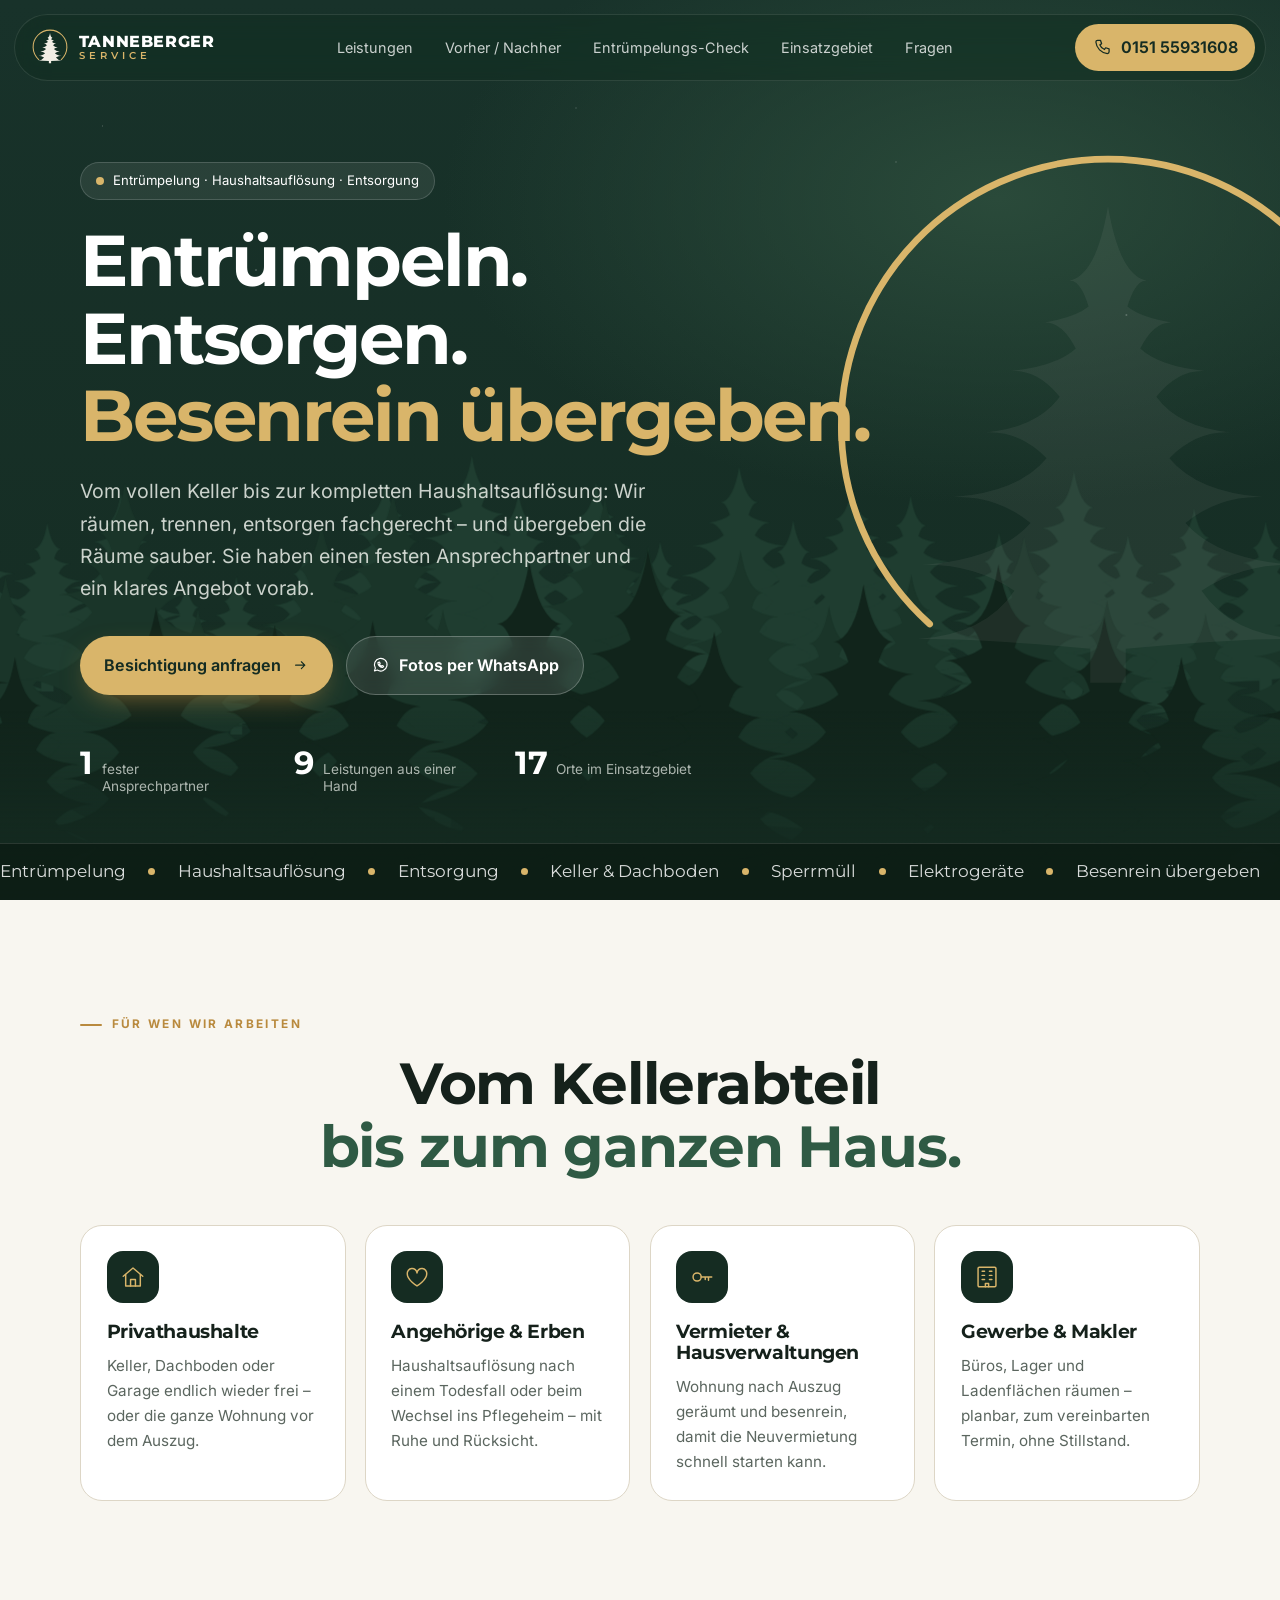
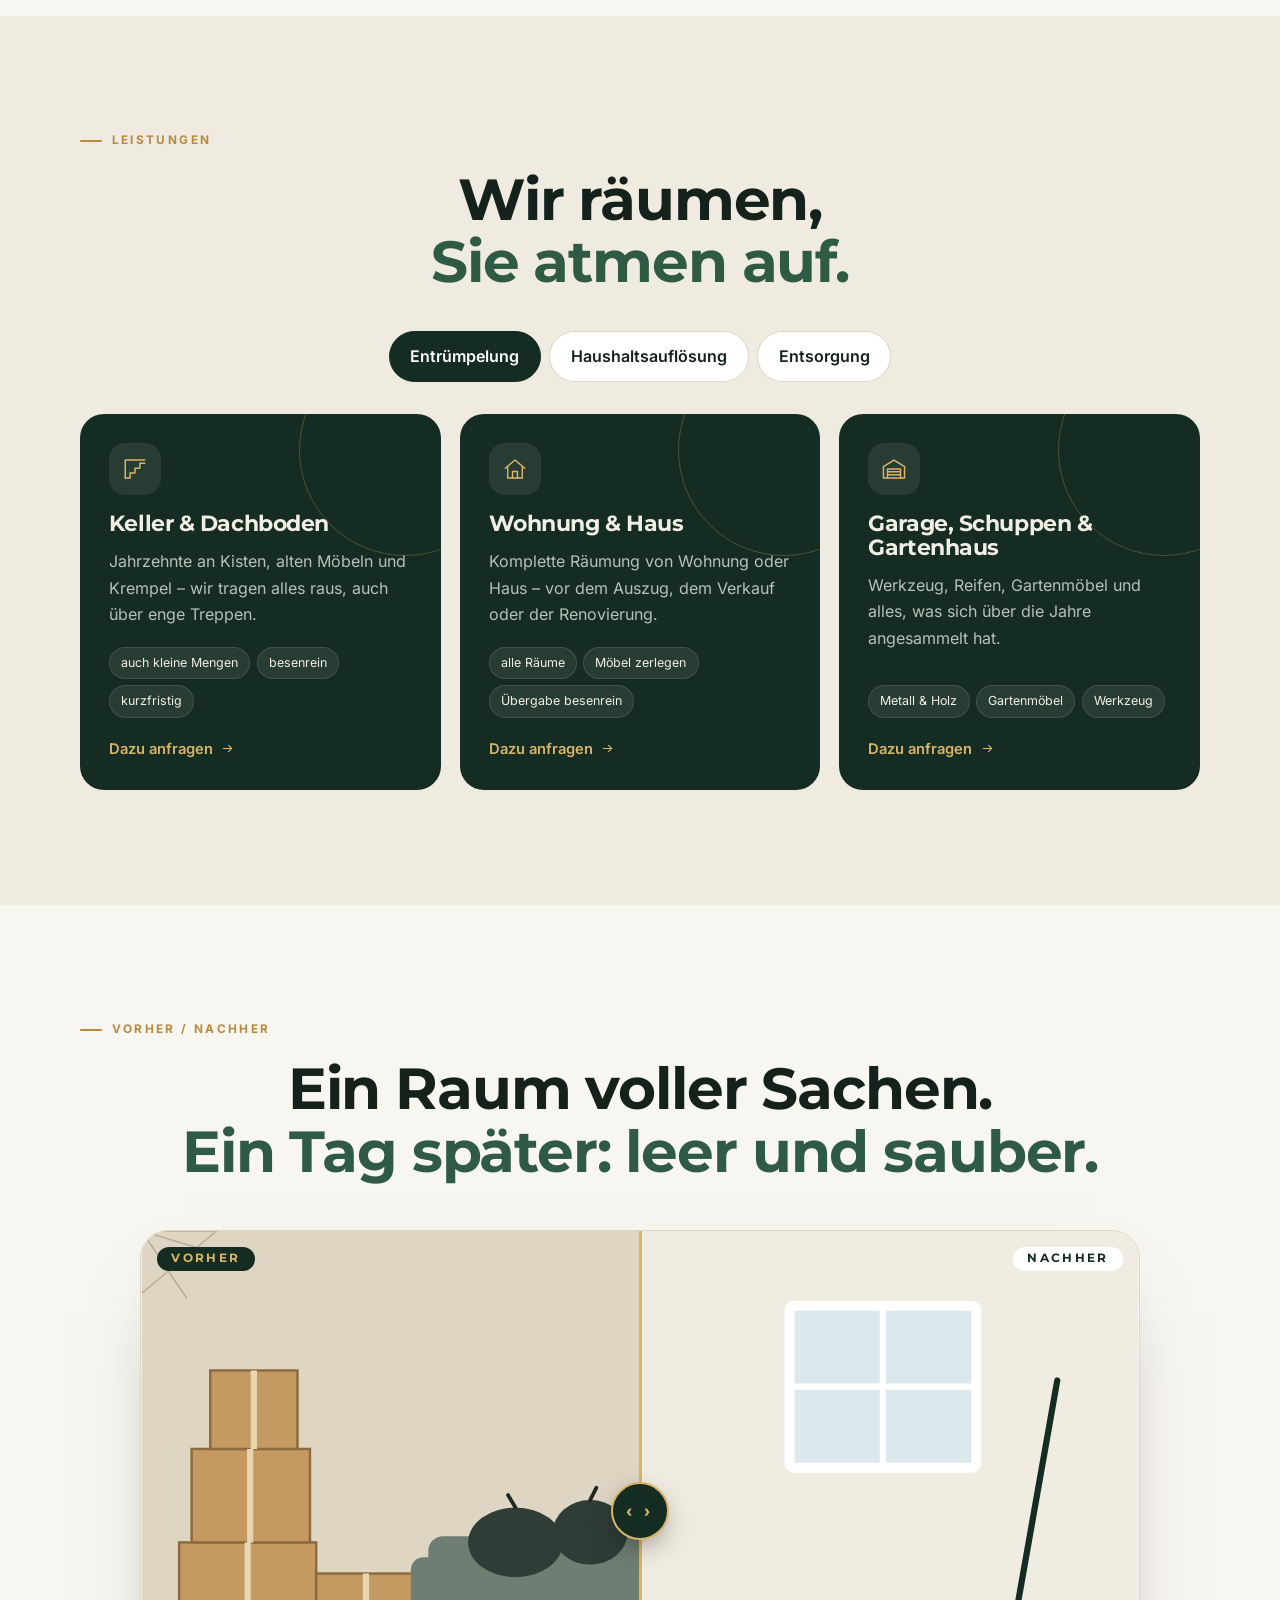
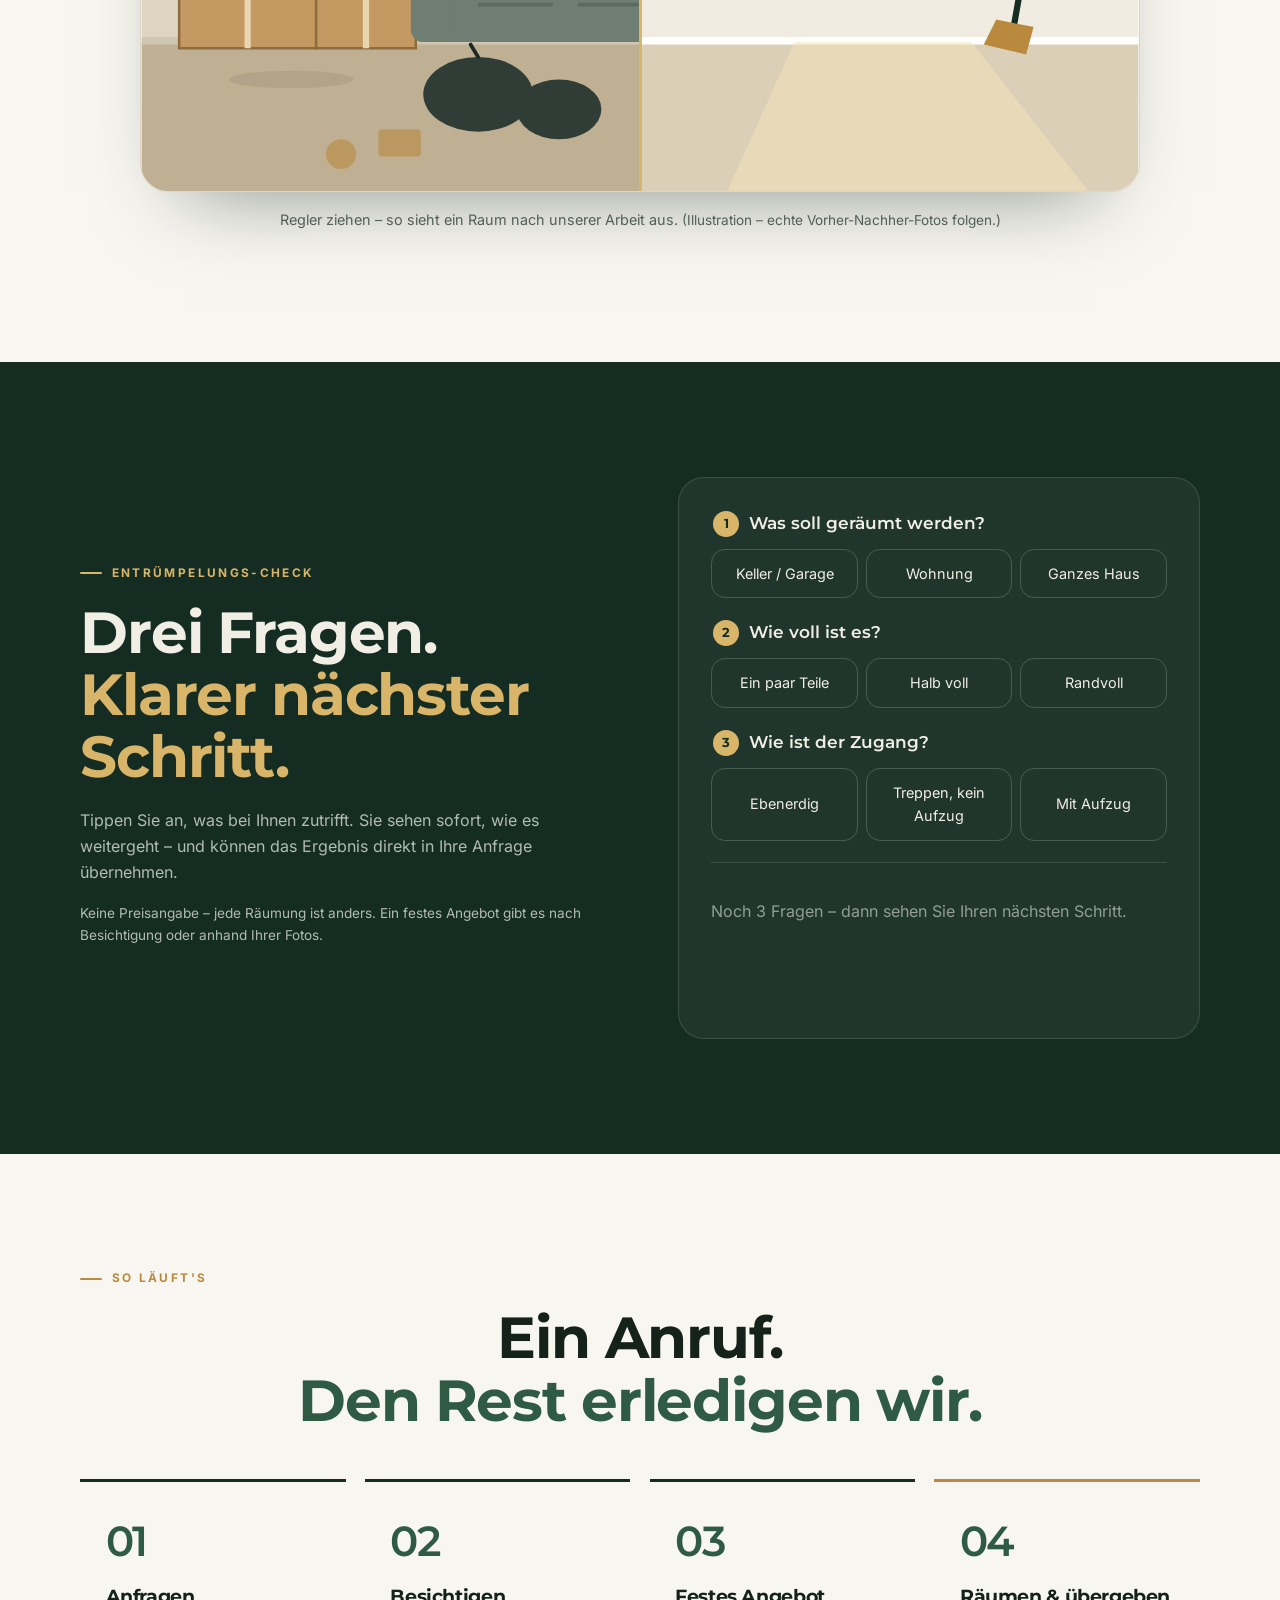
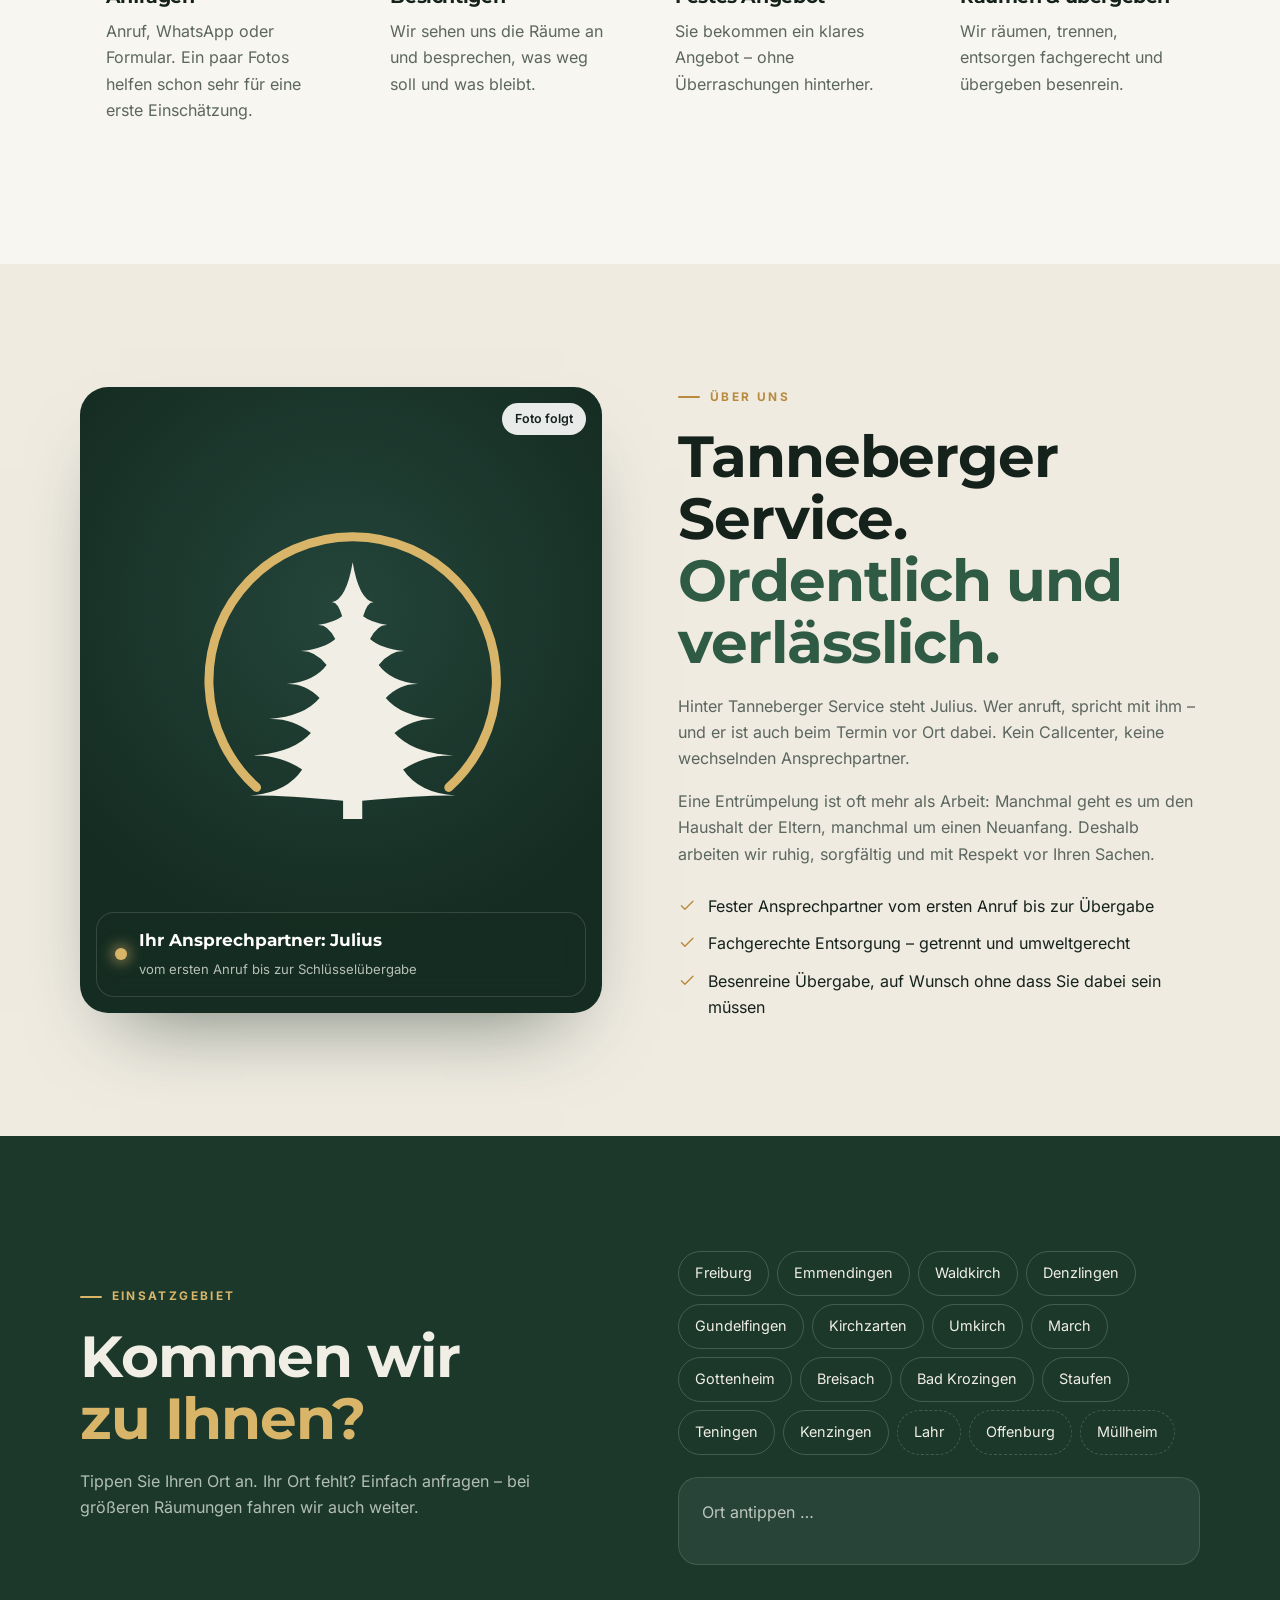
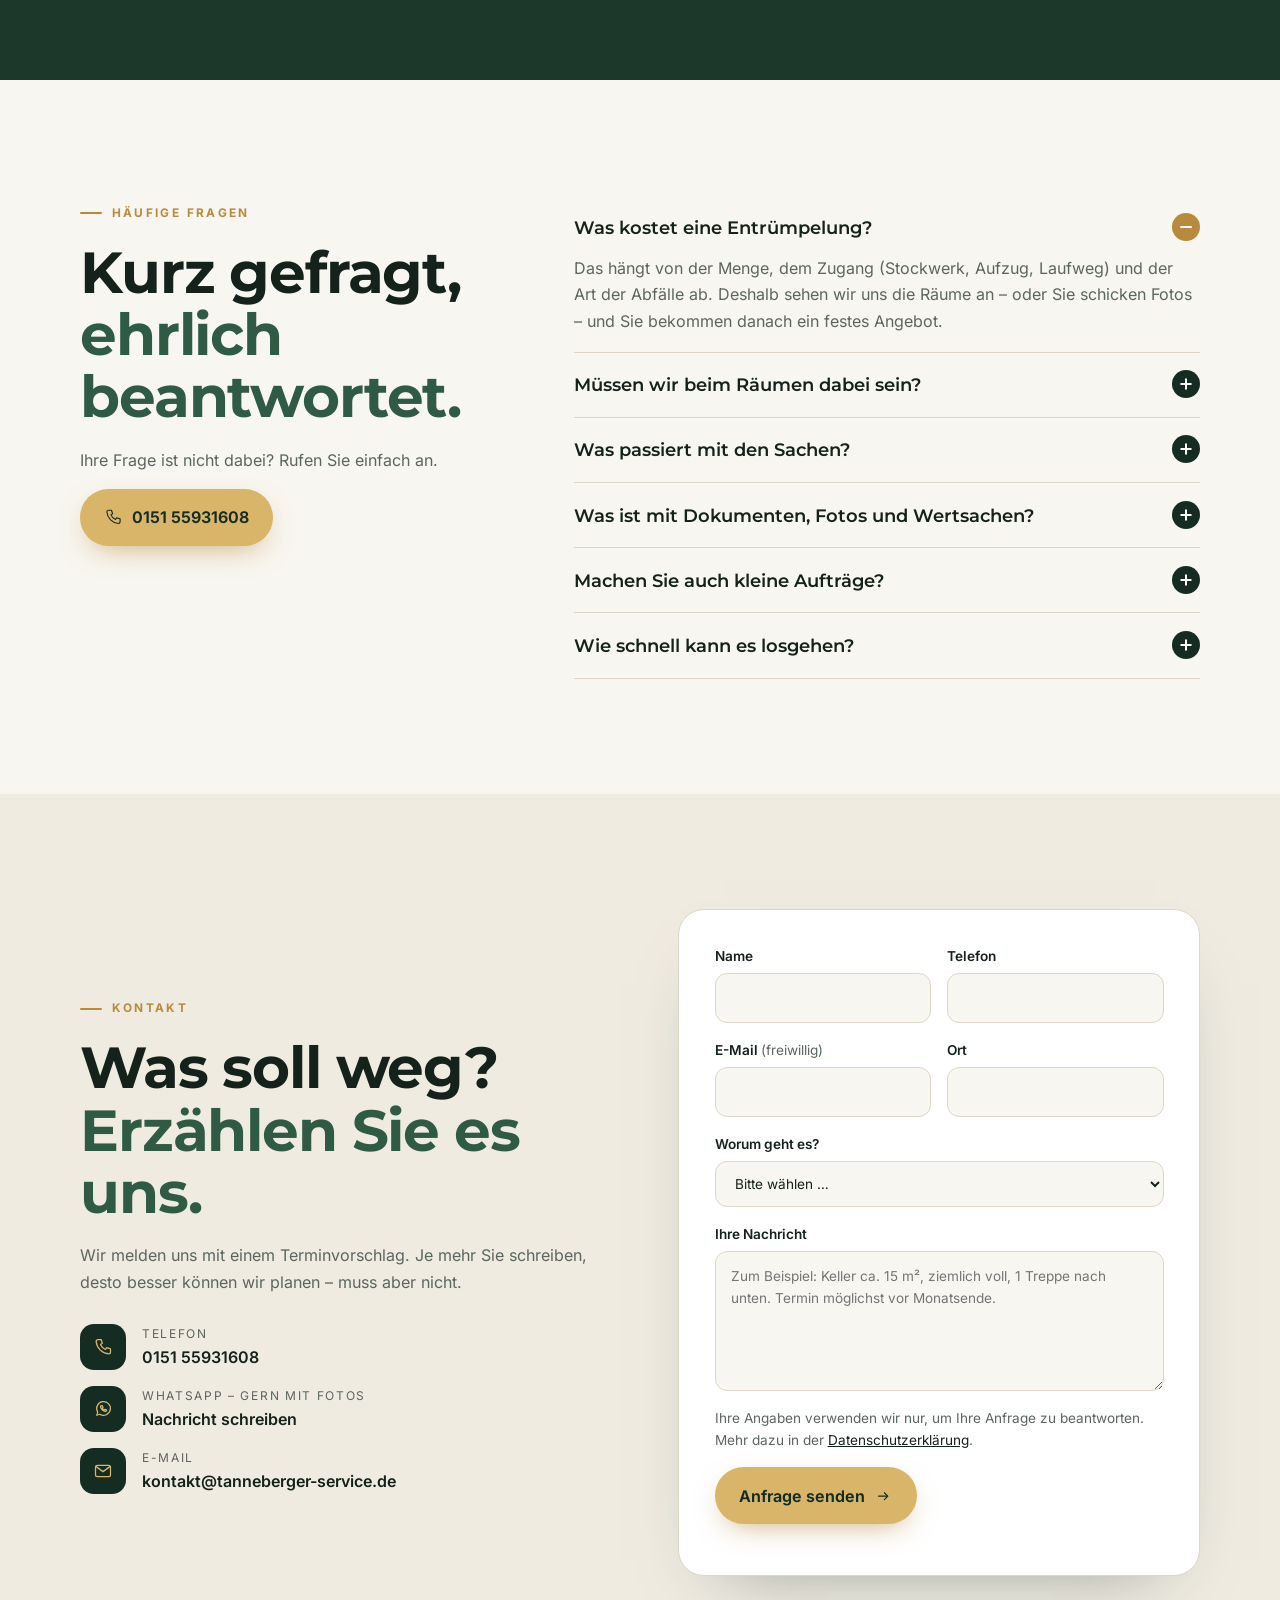
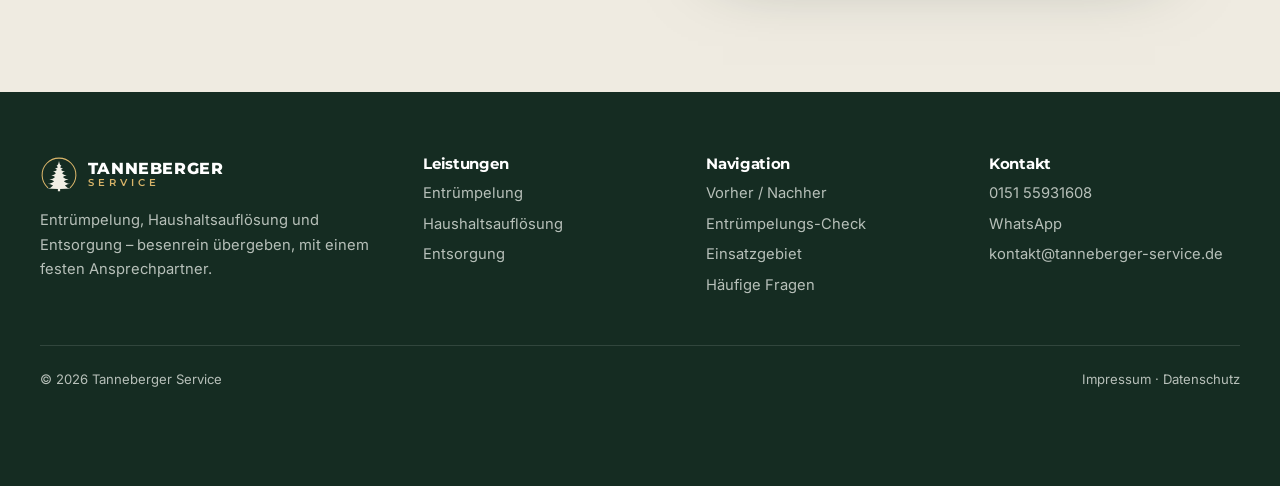
==== index.html @ 75bb2c39 "Entwurf Webseite + CI Tanneberger Service" ====
<!doctype html>
<html lang="de">
<head>
  <meta charset="utf-8" />
  <meta name="viewport" content="width=device-width, initial-scale=1, viewport-fit=cover" />
  <title>Tanneberger Service – Entrümpelung, Haushaltsauflösung &amp; Entsorgung</title>
  <meta name="description" content="Tanneberger Service: Entrümpelung von Keller, Dachboden, Wohnung und Haus, Haushaltsauflösung und fachgerechte Entsorgung – besenrein übergeben, ein fester Ansprechpartner, festes Angebot nach Besichtigung." />
  <meta name="robots" content="noindex" />
  <meta name="theme-color" content="#152C22" />
  <link rel="preload" href="fonts/montserrat.woff2" as="font" type="font/woff2" crossorigin />
  <link rel="stylesheet" href="style.css" />
  <link rel="icon" href="favicon.svg" type="image/svg+xml" />
</head>
<body>
  <svg width="0" height="0" style="position:absolute" aria-hidden="true">
    <symbol id="zeichen" viewBox="-8 -8 216 216"><path d="M35.8 171.3 A96 96 0 1 1 164.2 171.3" fill="none" stroke="var(--ring,#B98A3E)" stroke-width="6" stroke-linecap="round"/><path d="M100.0 20.9 Q104.2 45.9 114.0 47.7 Q110.0 47.1 107.0 57.0 Q111.9 61.0 123.3 62.8 Q116.7 62.2 111.6 72.1 Q118.6 78.5 134.9 80.2 Q125.1 79.7 117.4 89.5 Q125.5 100.6 144.2 102.3 Q131.8 101.7 122.1 111.6 Q132.2 123.8 155.8 125.6 Q140.2 125.0 127.9 134.9 Q139.8 148.3 167.4 150.0 Q148.6 149.4 133.7 159.3 Q144.2 175.0 168.6 176.7 Q149.4 176.2 106.4 180.2 L106.4 192.4 L93.6 192.4 L93.6 180.2 Q50.6 176.2 31.4 176.7 Q55.8 175.0 66.3 159.3 Q51.4 149.4 32.6 150.0 Q60.2 148.3 72.1 134.9 Q59.8 125.0 44.2 125.6 Q67.8 123.8 77.9 111.6 Q68.2 101.7 55.8 102.3 Q74.5 100.6 82.6 89.5 Q74.9 79.7 65.1 80.2 Q81.4 78.5 88.4 72.1 Q83.3 62.2 76.7 62.8 Q88.1 61.0 93.0 57.0 Q90.0 47.1 86.0 47.7 Q95.8 45.9 100.0 20.9 Z" fill="var(--baum,#152C22)"/></symbol>
    <symbol id="tanne" viewBox="30 20 140 173"><path d="M100.0 20.9 Q104.2 45.9 114.0 47.7 Q110.0 47.1 107.0 57.0 Q111.9 61.0 123.3 62.8 Q116.7 62.2 111.6 72.1 Q118.6 78.5 134.9 80.2 Q125.1 79.7 117.4 89.5 Q125.5 100.6 144.2 102.3 Q131.8 101.7 122.1 111.6 Q132.2 123.8 155.8 125.6 Q140.2 125.0 127.9 134.9 Q139.8 148.3 167.4 150.0 Q148.6 149.4 133.7 159.3 Q144.2 175.0 168.6 176.7 Q149.4 176.2 106.4 180.2 L106.4 192.4 L93.6 192.4 L93.6 180.2 Q50.6 176.2 31.4 176.7 Q55.8 175.0 66.3 159.3 Q51.4 149.4 32.6 150.0 Q60.2 148.3 72.1 134.9 Q59.8 125.0 44.2 125.6 Q67.8 123.8 77.9 111.6 Q68.2 101.7 55.8 102.3 Q74.5 100.6 82.6 89.5 Q74.9 79.7 65.1 80.2 Q81.4 78.5 88.4 72.1 Q83.3 62.2 76.7 62.8 Q88.1 61.0 93.0 57.0 Q90.0 47.1 86.0 47.7 Q95.8 45.9 100.0 20.9 Z"/></symbol>
    <symbol id="i-tel" viewBox="0 0 32 32"><path d="M8 4h5l2 6-3 2a15 15 0 0 0 8 8l2-3 6 2v5a3 3 0 0 1-3 3A22 22 0 0 1 5 7a3 3 0 0 1 3-3z"/></symbol>
    <symbol id="i-pfeil" viewBox="0 0 32 32"><path d="M8 16h16M18 10l6 6-6 6"/></symbol>
    <symbol id="i-ort" viewBox="0 0 32 32"><path d="M16 29s9-8.5 9-15a9 9 0 0 0-18 0c0 6.5 9 15 9 15z"/><circle cx="16" cy="14" r="3"/></symbol>
    <symbol id="i-mail" viewBox="0 0 32 32"><rect x="4" y="7" width="24" height="18" rx="3"/><path d="M5 9l11 8 11-8"/></symbol>
    <symbol id="i-wa" viewBox="0 0 32 32"><path d="M6 26l1.6-5A11 11 0 1 1 11 24.4z"/><path d="M12 11.5c0 4.5 4 8.5 8.5 8.5l1.5-2.2-2.6-1.3-1.2 1.2a6 6 0 0 1-3.4-3.4l1.2-1.2-1.3-2.6z"/></symbol>
    <symbol id="i-karton" viewBox="0 0 32 32"><path d="M4 10l12-5 12 5v13l-12 5-12-5z"/><path d="M4 10l12 5 12-5M16 15v13M10 7.5l12 5v4"/></symbol>
    <symbol id="i-haus" viewBox="0 0 32 32"><path d="M4 15 16 5l12 10"/><path d="M7 13v14h18V13"/><path d="M13 27v-8h6v8"/></symbol>
    <symbol id="i-treppe" viewBox="0 0 32 32"><path d="M4 27h6v-6h6v-6h6V9h6"/><path d="M4 27V5h24"/></symbol>
    <symbol id="i-garage" viewBox="0 0 32 32"><path d="M3 13 16 5l13 8v14H3z"/><path d="M8 27V16h16v11M8 19.5h16M8 23h16"/></symbol>
    <symbol id="i-sofa" viewBox="0 0 32 32"><path d="M6 14V10a3 3 0 0 1 3-3h14a3 3 0 0 1 3 3v4"/><path d="M4 14a2 2 0 0 1 4 0v3h16v-3a2 2 0 0 1 4 0v8H4z"/><path d="M7 22v3M25 22v3"/></symbol>
    <symbol id="i-herz" viewBox="0 0 32 32"><path d="M16 27S4 20 4 12a6 6 0 0 1 12-1 6 6 0 0 1 12 1c0 8-12 15-12 15z"/></symbol>
    <symbol id="i-schluessel" viewBox="0 0 32 32"><circle cx="10" cy="16" r="5"/><path d="M15 16h13M24 16v4M20 16v3"/></symbol>
    <symbol id="i-kreislauf" viewBox="0 0 32 32"><path d="M11 6.5 7 13h7M21 25.5l4-6.5h-7M26 12l-3.5-6H15M6 20l3.5 6H17"/></symbol>
    <symbol id="i-blitz" viewBox="0 0 32 32"><rect x="8" y="5" width="16" height="22" rx="2.5"/><path d="M17 9l-4 7h6l-4 7"/></symbol>
    <symbol id="i-buero" viewBox="0 0 32 32"><rect x="5" y="4" width="22" height="24" rx="1.5"/><path d="M10 9h3M19 9h3M10 14h3M19 14h3M10 19h3M19 19h3M14 28v-4h4v4"/></symbol>
    <symbol id="i-hand" viewBox="0 0 32 32"><path d="M4 22h5l6 3 9-3a2 2 0 0 0-1-4l-6 1"/><path d="M9 22v-7h4l5 2h3a2 2 0 0 1 0 4h-5"/></symbol>
    <symbol id="i-haken" viewBox="0 0 32 32"><path d="M6 17l6 6L26 9"/></symbol>
  </svg>

  <header class="kopf" id="kopf">
    <a class="marke" href="#start" aria-label="Tanneberger Service – zum Seitenanfang">
      <svg class="zeichen" style="--ring:#D9B56A;--baum:#F1EEE5" aria-hidden="true"><use href="#zeichen"/></svg>
      <span class="wort"><b>Tanneberger</b><small>Service</small></span>
    </a>
    <nav class="pille" aria-label="Hauptmenü">
      <a href="#leistungen" data-spy="leistungen">Leistungen</a>
      <a href="#vorher" data-spy="vorher">Vorher / Nachher</a>
      <a href="#check" data-spy="check">Entrümpelungs-Check</a>
      <a href="#gebiet" data-spy="gebiet">Einsatzgebiet</a>
      <a href="#fragen" data-spy="fragen">Fragen</a>
    </nav>
    <a class="knopf tel" data-tel href="#kontakt"><svg class="icon" fill="none" stroke="currentColor" stroke-width="2.2" stroke-linecap="round" stroke-linejoin="round"><use href="#i-tel"/></svg><span class="tel-nr" data-tel-text>Anrufen</span></a>
  </header>

  <main>
    <!-- 1 HELD: Tannenwald + Goldring aus dem Logo -->
    <section class="held" id="start">
      <svg class="held-ring" viewBox="-8 -8 216 216" aria-hidden="true">
        <path class="baum" d="M100.0 20.9 Q104.2 45.9 114.0 47.7 Q110.0 47.1 107.0 57.0 Q111.9 61.0 123.3 62.8 Q116.7 62.2 111.6 72.1 Q118.6 78.5 134.9 80.2 Q125.1 79.7 117.4 89.5 Q125.5 100.6 144.2 102.3 Q131.8 101.7 122.1 111.6 Q132.2 123.8 155.8 125.6 Q140.2 125.0 127.9 134.9 Q139.8 148.3 167.4 150.0 Q148.6 149.4 133.7 159.3 Q144.2 175.0 168.6 176.7 Q149.4 176.2 106.4 180.2 L106.4 192.4 L93.6 192.4 L93.6 180.2 Q50.6 176.2 31.4 176.7 Q55.8 175.0 66.3 159.3 Q51.4 149.4 32.6 150.0 Q60.2 148.3 72.1 134.9 Q59.8 125.0 44.2 125.6 Q67.8 123.8 77.9 111.6 Q68.2 101.7 55.8 102.3 Q74.5 100.6 82.6 89.5 Q74.9 79.7 65.1 80.2 Q81.4 78.5 88.4 72.1 Q83.3 62.2 76.7 62.8 Q88.1 61.0 93.0 57.0 Q90.0 47.1 86.0 47.7 Q95.8 45.9 100.0 20.9 Z"/>
        <path class="ring" d="M35.8 171.3 A96 96 0 1 1 164.2 171.3"/>
        <circle class="funke" cx="60" cy="60" r="1.6" style="animation-delay:.5s"/><circle class="funke" cx="150" cy="80" r="1.2" style="animation-delay:2.2s"/>
        <circle class="funke" cx="120" cy="40" r="1.4" style="animation-delay:3.6s"/><circle class="funke" cx="40" cy="120" r="1.1" style="animation-delay:4.4s"/>
      </svg>
      <svg class="wald" viewBox="0 0 1440 520" preserveAspectRatio="xMidYMax slice" aria-hidden="true">
        <defs><linearGradient id="nebel" x1="0" y1="0" x2="0" y2="1"><stop offset="0" stop-color="#152C22" stop-opacity="0"/><stop offset="1" stop-color="#152C22"/></linearGradient></defs>
        <g class="reihe r1" fill="#1F3D30" data-tiefe="0.08"></g>
        <g class="reihe r2" fill="#1A3529" data-tiefe="0.16"></g>
        <g class="reihe r3" fill="#11241B" data-tiefe="0.26"></g>
        <rect x="0" y="380" width="1440" height="140" fill="url(#nebel)"/>
      </svg>
      <div class="held-inhalt">
        <p class="abzeichen enthuellen"><span class="punkt"></span>Entrümpelung · Haushaltsauflösung · Entsorgung</p>
        <h1 class="enthuellen"><span class="zeile">Entrümpeln.</span><span class="zeile">Entsorgen.</span><span class="zeile hervor">Besenrein übergeben.</span></h1>
        <p class="held-text enthuellen">Vom vollen Keller bis zur kompletten Haushaltsauflösung: Wir räumen, trennen, entsorgen fachgerecht – und übergeben die Räume sauber. Sie haben einen festen Ansprechpartner und ein klares Angebot vorab.</p>
        <div class="knoepfe enthuellen">
          <a class="knopf gold" href="#kontakt">Besichtigung anfragen <svg class="icon" fill="none" stroke="currentColor" stroke-width="2" stroke-linecap="round" stroke-linejoin="round"><use href="#i-pfeil"/></svg></a>
          <a class="knopf glas" data-wa href="#kontakt"><svg class="icon" fill="none" stroke="currentColor" stroke-width="2" stroke-linecap="round" stroke-linejoin="round"><use href="#i-wa"/></svg> Fotos per WhatsApp</a>
        </div>
        <ul class="held-fakten enthuellen">
          <li><b>1</b><span>fester Ansprechpartner</span></li>
          <li><b data-anzahl-leistungen>9</b><span>Leistungen aus einer Hand</span></li>
          <li><b data-anzahl-orte>14</b><span>Orte im Einsatzgebiet</span></li>
        </ul>
      </div>
      <div class="laufband" aria-hidden="true"><div class="laufband-spur" data-laufband></div></div>
    </section>

    <!-- 2 FÜR WEN -->
    <section class="hell">
      <div class="rahmen">
        <p class="vorzeile mittig enthuellen">Für wen wir arbeiten</p>
        <h2 class="gross-titel mittig enthuellen">Vom Kellerabteil<br /><em>bis zum ganzen Haus.</em></h2>
        <div class="vier">
          <article class="gruppe enthuellen"><span class="kreis"><svg class="icon" fill="none" stroke="currentColor" stroke-width="1.8" stroke-linecap="round" stroke-linejoin="round"><use href="#i-haus"/></svg></span><h3>Privathaushalte</h3><p>Keller, Dachboden oder Garage endlich wieder frei – oder die ganze Wohnung vor dem Auszug.</p></article>
          <article class="gruppe enthuellen" style="--v:80ms"><span class="kreis"><svg class="icon" fill="none" stroke="currentColor" stroke-width="1.8" stroke-linecap="round" stroke-linejoin="round"><use href="#i-herz"/></svg></span><h3>Angehörige &amp; Erben</h3><p>Haushaltsauflösung nach einem Todesfall oder beim Wechsel ins Pflegeheim – mit Ruhe und Rücksicht.</p></article>
          <article class="gruppe enthuellen" style="--v:160ms"><span class="kreis"><svg class="icon" fill="none" stroke="currentColor" stroke-width="1.8" stroke-linecap="round" stroke-linejoin="round"><use href="#i-schluessel"/></svg></span><h3>Vermieter &amp; Hausverwaltungen</h3><p>Wohnung nach Auszug geräumt und besenrein, damit die Neuvermietung schnell starten kann.</p></article>
          <article class="gruppe enthuellen" style="--v:240ms"><span class="kreis"><svg class="icon" fill="none" stroke="currentColor" stroke-width="1.8" stroke-linecap="round" stroke-linejoin="round"><use href="#i-buero"/></svg></span><h3>Gewerbe &amp; Makler</h3><p>Büros, Lager und Ladenflächen räumen – planbar, zum vereinbarten Termin, ohne Stillstand.</p></article>
        </div>
      </div>
    </section>

    <!-- 3 LEISTUNGEN -->
    <section class="hell2" id="leistungen">
      <div class="rahmen">
        <p class="vorzeile mittig enthuellen">Leistungen</p>
        <h2 class="gross-titel mittig enthuellen">Wir räumen,<br /><em>Sie atmen auf.</em></h2>
        <div class="bereich-reiter enthuellen" role="tablist" aria-label="Bereiche" data-reiter></div>
        <div class="leistung-raster" data-leistungen></div>
      </div>
    </section>

    <!-- 4 VORHER / NACHHER -->
    <section class="hell" id="vorher">
      <div class="rahmen">
        <p class="vorzeile mittig enthuellen">Vorher / Nachher</p>
        <h2 class="gross-titel mittig enthuellen">Ein Raum voller Sachen.<br /><em>Ein Tag später: leer und sauber.</em></h2>
        <div class="vn enthuellen" data-vn>
          <svg class="nachher" viewBox="0 0 800 450" aria-hidden="true">
            <rect width="800" height="330" fill="#F1ECE1"/><rect y="330" width="800" height="120" fill="#DCCFB8"/><rect y="326" width="800" height="6" fill="#fff"/>
            <rect x="520" y="60" width="150" height="130" rx="4" fill="#DCE9EC" stroke="#fff" stroke-width="8"/><path d="M595 60v130M520 125h150" stroke="#fff" stroke-width="5"/>
            <path d="M524 330 666 330 760 450 470 450z" fill="#F3E3B8" opacity=".55"/>
            <g stroke="#152C22" stroke-width="5" stroke-linecap="round"><path d="M735 120 700 318"/></g><path d="M686 312l30 6-6 22-34-8z" fill="#B98A3E"/>
            <g fill="#D9B56A"><path d="M250 250l5 13 13 5-13 5-5 13-5-13-13-5 13-5z"/><path d="M360 380l4 9 9 4-9 4-4 9-4-9-9-4 9-4z"/><path d="M140 400l3 7 7 3-7 3-3 7-3-7-7-3 7-3z"/></g>
          </svg>
          <svg class="vorher" viewBox="0 0 800 450" aria-hidden="true">
            <rect width="800" height="330" fill="#DED5C3"/><rect y="330" width="800" height="120" fill="#BFAF93"/><rect y="326" width="800" height="6" fill="#CFC6B4"/>
            <rect x="520" y="60" width="150" height="130" rx="4" fill="#A9B5B4" stroke="#CFC6B4" stroke-width="8"/><path d="M595 60v130M520 125h150" stroke="#CFC6B4" stroke-width="5"/>
            <path d="M0 0l60 0-60 50M0 0l36 54M0 0l60 18" stroke="#B9AE98" stroke-width="1.2" fill="none"/>
            <!-- Kartons links -->
            <g fill="#C49A62" stroke="#8E6B3E" stroke-width="2"><rect x="30" y="250" width="110" height="85"/><rect x="40" y="175" width="95" height="75"/><rect x="55" y="112" width="70" height="63"/><rect x="140" y="275" width="80" height="60"/></g>
            <g stroke="#E8D6B0" stroke-width="5"><path d="M85 250v85M87 175v75M90 112v63M180 275v60"/></g>
            <!-- Sofa -->
            <g fill="#6F7E72"><rect x="230" y="245" width="210" height="62" rx="12"/><rect x="230" y="285" width="210" height="45" rx="8"/><rect x="216" y="262" width="30" height="68" rx="10"/><rect x="424" y="262" width="30" height="68" rx="10"/></g>
            <path d="M270 300h60M350 300h60" stroke="#5C6A5F" stroke-width="3"/>
            <!-- Säcke auf dem Sofa und davor -->
            <g fill="#2F3D36"><ellipse cx="300" cy="250" rx="38" ry="28"/><ellipse cx="360" cy="242" rx="30" ry="26"/><ellipse cx="270" cy="372" rx="44" ry="30"/><ellipse cx="335" cy="384" rx="34" ry="24"/></g>
            <g stroke="#1E2924" stroke-width="3" stroke-linecap="round"><path d="M300 222l-6-10M360 216l5-10M270 342l-6-10"/></g>
            <!-- Matratze am Fenster -->
            <rect x="480" y="120" width="70" height="210" rx="10" fill="#E9E2D2" stroke="#B9AE98" stroke-width="3" transform="rotate(-8 515 225)"/>
            <path d="M488 160h52M486 200h52M484 240h52M482 280h52" stroke="#CFC4AE" stroke-width="2" transform="rotate(-8 515 225)"/>
            <!-- Stuhl, Lampe, Fernseher -->
            <g fill="none" stroke="#6B4E33" stroke-width="7" stroke-linecap="round"><path d="M600 230v100M650 230v100M600 280h50M600 230h50M650 230v-60"/></g>
            <g fill="#3A4741"><rect x="560" y="345" width="130" height="80" rx="6"/></g><rect x="570" y="355" width="110" height="60" rx="3" fill="#56645D"/>
            <path d="M720 330V170" stroke="#4A4A40" stroke-width="5"/><path d="M690 175h60l-14-40h-32z" fill="#C9B07A"/>
            <!-- Kleinkram am Boden -->
            <g fill="#8E6B3E"><rect x="420" y="380" width="70" height="44" rx="4"/></g><g fill="#B98A3E" opacity=".6"><circle cx="160" cy="420" r="12"/><rect x="190" y="400" width="34" height="22" rx="3"/></g>
            <g fill="#A39880" opacity=".45"><ellipse cx="460" cy="350" rx="40" ry="6"/><ellipse cx="120" cy="360" rx="50" ry="7"/></g>
          </svg>
          <div class="vn-griff" aria-hidden="true"></div>
          <span class="vn-schild l">Vorher</span><span class="vn-schild r">Nachher</span>
          <input type="range" min="0" max="100" value="50" aria-label="Vorher-Nachher-Vergleich verschieben" data-vn-regler />
        </div>
        <p class="vn-hinweis enthuellen">Regler ziehen – so sieht ein Raum nach unserer Arbeit aus. <span class="klein">(Illustration – echte Vorher-Nachher-Fotos folgen.)</span></p>
      </div>
    </section>

    <!-- 5 ENTRÜMPELUNGS-CHECK -->
    <section class="dunkel" id="check">
      <div class="rahmen zwei">
        <div class="enthuellen">
          <p class="vorzeile">Entrümpelungs-Check</p>
          <h2 class="gross-titel">Drei Fragen.<br /><em>Klarer nächster Schritt.</em></h2>
          <p class="hell-leise">Tippen Sie an, was bei Ihnen zutrifft. Sie sehen sofort, wie es weitergeht – und können das Ergebnis direkt in Ihre Anfrage übernehmen.</p>
          <p class="hell-leise klein">Keine Preisangabe – jede Räumung ist anders. Ein festes Angebot gibt es nach Besichtigung oder anhand Ihrer Fotos.</p>
        </div>
        <div class="check enthuellen" data-check>
          <fieldset><legend><span>1</span> Was soll geräumt werden?</legend><div class="wahl" data-frage="raum"></div></fieldset>
          <fieldset><legend><span>2</span> Wie voll ist es?</legend><div class="wahl" data-frage="menge"></div></fieldset>
          <fieldset><legend><span>3</span> Wie ist der Zugang?</legend><div class="wahl" data-frage="zugang"></div></fieldset>
          <div class="check-ergebnis" data-check-ergebnis aria-live="polite"></div>
        </div>
      </div>
    </section>

    <!-- 6 ABLAUF -->
    <section class="hell">
      <div class="rahmen">
        <p class="vorzeile mittig enthuellen">So läuft's</p>
        <h2 class="gross-titel mittig enthuellen">Ein Anruf.<br /><em>Den Rest erledigen wir.</em></h2>
        <ol class="ablauf">
          <li class="enthuellen"><span class="schritt-nr">01</span><h3>Anfragen</h3><p>Anruf, WhatsApp oder Formular. Ein paar Fotos helfen schon sehr für eine erste Einschätzung.</p></li>
          <li class="enthuellen" style="--v:80ms"><span class="schritt-nr">02</span><h3>Besichtigen</h3><p>Wir sehen uns die Räume an und besprechen, was weg soll und was bleibt.</p></li>
          <li class="enthuellen" style="--v:160ms"><span class="schritt-nr">03</span><h3>Festes Angebot</h3><p>Sie bekommen ein klares Angebot – ohne Überraschungen hinterher.</p></li>
          <li class="enthuellen" style="--v:240ms"><span class="schritt-nr">04</span><h3>Räumen &amp; übergeben</h3><p>Wir räumen, trennen, entsorgen fachgerecht und übergeben besenrein.</p></li>
        </ol>
      </div>
    </section>

    <!-- 7 ÜBER UNS -->
    <section class="hell2" id="ueber">
      <div class="rahmen zwei">
        <figure class="portrait emblem enthuellen">
          <svg viewBox="-8 -8 216 216" style="--ring:#D9B56A;--baum:#F1EEE5" aria-hidden="true"><use href="#zeichen"/></svg>
          <figcaption class="portrait-karte"><span class="pk-punkt"></span><span><b>Ihr Ansprechpartner: Julius</b><small>vom ersten Anruf bis zur Schlüsselübergabe</small></span></figcaption>
          <span class="portrait-hinweis">Foto folgt</span>
        </figure>
        <div class="enthuellen">
          <p class="vorzeile">Über uns</p>
          <h2 class="gross-titel">Tanneberger Service.<br /><em>Ordentlich und verlässlich.</em></h2>
          <p class="leise">Hinter Tanneberger Service steht Julius. Wer anruft, spricht mit ihm – und er ist auch beim Termin vor Ort dabei. Kein Callcenter, keine wechselnden Ansprechpartner.</p>
          <p class="leise">Eine Entrümpelung ist oft mehr als Arbeit: Manchmal geht es um den Haushalt der Eltern, manchmal um einen Neuanfang. Deshalb arbeiten wir ruhig, sorgfältig und mit Respekt vor Ihren Sachen.</p>
          <ul class="haken-liste">
            <li><svg class="icon" fill="none" stroke="currentColor" stroke-width="2.4" stroke-linecap="round" stroke-linejoin="round"><use href="#i-haken"/></svg> Fester Ansprechpartner vom ersten Anruf bis zur Übergabe</li>
            <li><svg class="icon" fill="none" stroke="currentColor" stroke-width="2.4" stroke-linecap="round" stroke-linejoin="round"><use href="#i-haken"/></svg> Fachgerechte Entsorgung – getrennt und umweltgerecht</li>
            <li><svg class="icon" fill="none" stroke="currentColor" stroke-width="2.4" stroke-linecap="round" stroke-linejoin="round"><use href="#i-haken"/></svg> Besenreine Übergabe, auf Wunsch ohne dass Sie dabei sein müssen</li>
          </ul>
        </div>
      </div>
    </section>

    <!-- 8 EINSATZGEBIET -->
    <section class="dunkel2" id="gebiet">
      <div class="rahmen zwei">
        <div class="enthuellen">
          <p class="vorzeile">Einsatzgebiet</p>
          <h2 class="gross-titel">Kommen wir<br /><em>zu Ihnen?</em></h2>
          <p class="hell-leise">Tippen Sie Ihren Ort an. Ihr Ort fehlt? Einfach anfragen – bei größeren Räumungen fahren wir auch weiter.</p>
        </div>
        <div class="gebiet enthuellen">
          <div class="orte" data-orte role="group" aria-label="Ort wählen"></div>
          <div class="gebiet-ergebnis" data-gebiet-ergebnis aria-live="polite"></div>
        </div>
      </div>
    </section>

    <!-- 9 FRAGEN -->
    <section class="hell" id="fragen">
      <div class="rahmen faq-raster">
        <div class="enthuellen">
          <p class="vorzeile">Häufige Fragen</p>
          <h2 class="gross-titel">Kurz gefragt,<br /><em>ehrlich beantwortet.</em></h2>
          <p class="leise">Ihre Frage ist nicht dabei? Rufen Sie einfach an.</p>
          <a class="knopf gold" data-tel href="#kontakt"><svg class="icon" fill="none" stroke="currentColor" stroke-width="2" stroke-linecap="round" stroke-linejoin="round"><use href="#i-tel"/></svg> <span data-tel-text>Jetzt anrufen</span></a>
        </div>
        <div class="faq">
          <details class="enthuellen" open><summary>Was kostet eine Entrümpelung?<span class="plus"></span></summary><p>Das hängt von der Menge, dem Zugang (Stockwerk, Aufzug, Laufweg) und der Art der Abfälle ab. Deshalb sehen wir uns die Räume an – oder Sie schicken Fotos – und Sie bekommen danach ein festes Angebot.</p></details>
          <details class="enthuellen"><summary>Müssen wir beim Räumen dabei sein?<span class="plus"></span></summary><p>Nein. Nach der Besichtigung genügt die Schlüsselübergabe. Wir melden uns, wenn alles fertig ist, und übergeben die Räume besenrein.</p></details>
          <details class="enthuellen"><summary>Was passiert mit den Sachen?<span class="plus"></span></summary><p>Wir trennen beim Räumen nach Holz, Metall, Elektrogeräten, Papier und Restmüll und bringen alles zu den zuständigen Wertstoff- und Entsorgungsstellen.</p></details>
          <details class="enthuellen"><summary>Was ist mit Dokumenten, Fotos und Wertsachen?<span class="plus"></span></summary><p>Was wir an persönlichen Unterlagen, Fotos oder Wertsachen finden, legen wir beiseite und geben es Ihnen. Sagen Sie uns vorher, wonach wir besonders schauen sollen.</p></details>
          <details class="enthuellen"><summary>Machen Sie auch kleine Aufträge?<span class="plus"></span></summary><p>Ja – auch ein einzelnes Kellerabteil, ein altes Sofa oder ein paar Elektrogeräte. Am schnellsten geht es mit ein paar Fotos per WhatsApp.</p></details>
          <details class="enthuellen"><summary>Wie schnell kann es losgehen?<span class="plus"></span></summary><p>Rufen Sie an oder schreiben Sie uns – wir melden uns kurzfristig mit einem Termin für die Besichtigung.</p></details>
        </div>
      </div>
    </section>

    <!-- 10 KONTAKT -->
    <section class="hell2" id="kontakt">
      <div class="rahmen zwei">
        <div class="enthuellen">
          <p class="vorzeile">Kontakt</p>
          <h2 class="gross-titel">Was soll weg?<br /><em>Erzählen Sie es uns.</em></h2>
          <p class="leise">Wir melden uns mit einem Terminvorschlag. Je mehr Sie schreiben, desto besser können wir planen – muss aber nicht.</p>
          <ul class="kontakt-liste">
            <li><span class="kreis"><svg class="icon" fill="none" stroke="currentColor" stroke-width="2" stroke-linecap="round" stroke-linejoin="round"><use href="#i-tel"/></svg></span><span><small>Telefon</small><a data-tel href="#kontakt"><span data-tel-text>Nummer folgt</span></a></span></li>
            <li><span class="kreis"><svg class="icon" fill="none" stroke="currentColor" stroke-width="2" stroke-linecap="round" stroke-linejoin="round"><use href="#i-wa"/></svg></span><span><small>WhatsApp – gern mit Fotos</small><a data-wa href="#kontakt">Nachricht schreiben</a></span></li>
            <li><span class="kreis"><svg class="icon" fill="none" stroke="currentColor" stroke-width="2" stroke-linecap="round" stroke-linejoin="round"><use href="#i-mail"/></svg></span><span><small>E-Mail</small><a data-mail href="#kontakt"><span data-mail-text>Adresse folgt</span></a></span></li>
          </ul>
        </div>
        <form class="formular enthuellen" data-formular action="anfrage.php" method="post" novalidate>
          <div class="feld-paar">
            <label>Name<input name="name" autocomplete="name" required /></label>
            <label>Telefon<input name="telefon" type="tel" autocomplete="tel" required /></label>
          </div>
          <div class="feld-paar">
            <label><span>E-Mail <span class="optional">(freiwillig)</span></span><input name="email" type="email" autocomplete="email" /></label>
            <label>Ort<input name="ort" autocomplete="address-level2" data-feld-ort /></label>
          </div>
          <label>Worum geht es?<select name="leistung" data-feld-leistung></select></label>
          <label class="falle" aria-hidden="true">Webseite<input name="webseite" tabindex="-1" autocomplete="off" /></label>
          <input type="hidden" name="t" data-feld-zeit />
          <label>Ihre Nachricht<textarea name="nachricht" rows="5" data-feld-nachricht placeholder="Zum Beispiel: Keller ca. 15 m², ziemlich voll, 1 Treppe nach unten. Termin möglichst vor Monatsende."></textarea></label>
          <p class="zustimmung">Ihre Angaben verwenden wir nur, um Ihre Anfrage zu beantworten. Mehr dazu in der <a href="datenschutz.html">Datenschutzerklärung</a>.</p>
          <button class="knopf gold" type="submit" data-formular-knopf>Anfrage senden <svg class="icon" fill="none" stroke="currentColor" stroke-width="2" stroke-linecap="round" stroke-linejoin="round"><use href="#i-pfeil"/></svg></button>
          <p class="formular-meldung" data-formular-meldung aria-live="polite"></p>
        </form>
      </div>
    </section>
  </main>

  <footer class="fuss">
    <div class="fuss-raster">
      <div>
        <a class="marke" href="#start"><svg class="zeichen" style="--ring:#D9B56A;--baum:#F1EEE5" aria-hidden="true"><use href="#zeichen"/></svg><span class="wort"><b>Tanneberger</b><small>Service</small></span></a>
        <p class="fuss-text">Entrümpelung, Haushaltsauflösung und Entsorgung – besenrein übergeben, mit einem festen Ansprechpartner.</p>
      </div>
      <div><h4>Leistungen</h4><ul data-fuss-leistungen></ul></div>
      <div><h4>Navigation</h4><ul><li><a href="#vorher">Vorher / Nachher</a></li><li><a href="#check">Entrümpelungs-Check</a></li><li><a href="#gebiet">Einsatzgebiet</a></li><li><a href="#fragen">Häufige Fragen</a></li></ul></div>
      <div><h4>Kontakt</h4><ul><li><a data-tel href="#kontakt"><span data-tel-text>Telefon folgt</span></a></li><li><a data-wa href="#kontakt">WhatsApp</a></li><li><a data-mail href="#kontakt"><span data-mail-text>E-Mail folgt</span></a></li></ul></div>
    </div>
    <div class="fuss-unten">
      <span>© <span data-jahr>2026</span> Tanneberger Service</span>
      <span><a href="impressum.html">Impressum</a> · <a href="datenschutz.html">Datenschutz</a></span>
    </div>
  </footer>

  <nav class="leiste" aria-label="Schnellzugriff">
    <a href="#check"><svg class="icon" fill="none" stroke="currentColor" stroke-width="2" stroke-linecap="round" stroke-linejoin="round"><use href="#i-karton"/></svg> Check</a>
    <a data-wa href="#kontakt"><svg class="icon" fill="none" stroke="currentColor" stroke-width="2" stroke-linecap="round" stroke-linejoin="round"><use href="#i-wa"/></svg> WhatsApp</a>
    <a class="gold" data-tel href="#kontakt"><svg class="icon" fill="none" stroke="currentColor" stroke-width="2" stroke-linecap="round" stroke-linejoin="round"><use href="#i-tel"/></svg> Anrufen</a>
  </nav>

  <!-- Alle Betriebsdaten an einer Stelle. null = noch nicht bekannt (Seite zeigt dann „folgt“ bzw. blendet aus). -->
  <script type="application/json" id="daten">
  {
    "firma": { "name": "Tanneberger Service", "telefon": "+4915155931608", "telefonAnzeige": "0151 55931608", "whatsapp": "4915155931608", "mail": "kontakt@tanneberger-service.de" },
    "bereiche": [
      { "name": "Entrümpelung", "leistungen": [
        { "icon": "i-treppe", "titel": "Keller & Dachboden", "text": "Jahrzehnte an Kisten, alten Möbeln und Krempel – wir tragen alles raus, auch über enge Treppen.", "punkte": ["auch kleine Mengen", "besenrein", "kurzfristig"] },
        { "icon": "i-haus", "titel": "Wohnung & Haus", "text": "Komplette Räumung von Wohnung oder Haus – vor dem Auszug, dem Verkauf oder der Renovierung.", "punkte": ["alle Räume", "Möbel zerlegen", "Übergabe besenrein"] },
        { "icon": "i-garage", "titel": "Garage, Schuppen & Gartenhaus", "text": "Werkzeug, Reifen, Gartenmöbel und alles, was sich über die Jahre angesammelt hat.", "punkte": ["Metall & Holz", "Gartenmöbel", "Werkzeug"] }
      ]},
      { "name": "Haushaltsauflösung", "leistungen": [
        { "icon": "i-karton", "titel": "Komplette Haushaltsauflösung", "text": "Vom Kleiderschrank bis zur Küche: Wir lösen den ganzen Haushalt auf – Sie bekommen leere, saubere Räume zurück.", "punkte": ["alles aus einer Hand", "fester Termin", "Schlüsselübergabe"] },
        { "icon": "i-herz", "titel": "Nachlass & Todesfall", "text": "Wenn Angehörige den Haushalt der Eltern auflösen müssen: ruhig, respektvoll und ohne dass Sie alles selbst sortieren müssen.", "punkte": ["Persönliches wird beiseitegelegt", "Absprache vorab", "diskret"] },
        { "icon": "i-hand", "titel": "Wechsel ins Pflegeheim", "text": "Die bisherige Wohnung wird aufgelöst, wenn ein Umzug ins Heim oder betreute Wohnen ansteht – abgestimmt mit der Familie.", "punkte": ["termintreu", "Wohnung besenrein", "für Vermieter"] }
      ]},
      { "name": "Entsorgung", "leistungen": [
        { "icon": "i-sofa", "titel": "Sperrmüll & Möbel", "text": "Alte Sofas, Schränke, Matratzen und Betten – abgebaut, abgeholt und fachgerecht entsorgt.", "punkte": ["Abbau inklusive", "auch Einzelstücke", "ohne Wartezeit"] },
        { "icon": "i-blitz", "titel": "Elektrogeräte & Metall", "text": "Kühlschrank, Waschmaschine, Fernseher und Schrott – getrennt zu den richtigen Annahmestellen.", "punkte": ["Großgeräte", "Kleingeräte", "Metallschrott"] },
        { "icon": "i-buero", "titel": "Büro, Laden & Lager", "text": "Gewerbeflächen räumen und entsorgen – planbar zum vereinbarten Termin, auch für Makler und Verwaltungen.", "punkte": ["Büromöbel", "Regale & Archive", "Lagerräumung"] }
      ]}
    ],
    "check": {
      "raum": [ { "id": "raum", "text": "Keller / Garage" }, { "id": "wohnung", "text": "Wohnung" }, { "id": "haus", "text": "Ganzes Haus" } ],
      "menge": [ { "id": "wenig", "text": "Ein paar Teile" }, { "id": "halb", "text": "Halb voll" }, { "id": "voll", "text": "Randvoll" } ],
      "zugang": [ { "id": "eben", "text": "Ebenerdig" }, { "id": "treppe", "text": "Treppen, kein Aufzug" }, { "id": "aufzug", "text": "Mit Aufzug" } ]
    },
    "gebiet": [
      { "stufe": "kern", "orte": ["Freiburg", "Emmendingen", "Waldkirch", "Denzlingen", "Gundelfingen", "Kirchzarten", "Umkirch", "March", "Gottenheim", "Breisach", "Bad Krozingen", "Staufen", "Teningen", "Kenzingen"] },
      { "stufe": "umland", "orte": ["Lahr", "Offenburg", "Müllheim"] }
    ],
    "laufband": ["Entrümpelung", "Haushaltsauflösung", "Entsorgung", "Keller & Dachboden", "Sperrmüll", "Elektrogeräte", "Besenrein übergeben", "Fester Ansprechpartner", "Festes Angebot"]
  }
  </script>
  <script src="effekte.js" defer></script>
</body>
</html>
---- style.css ----
/* Tanneberger Service – Entwurf. Aufbau wie Systemtechnik-/Ela-/Blues-Entwurf, CI von der Visitenkarte: Tannengrün, Gold, Creme. Schrift Montserrat (Wortmarke) + Inter. */
@font-face{font-family:"Inter";src:url(fonts/inter.woff2) format("woff2");font-weight:100 900;font-display:swap}
@font-face{font-family:"Montserrat";src:url(fonts/montserrat.woff2) format("woff2");font-weight:100 900;font-display:swap}
:root{--grund:#F8F6F0;--grund2:#EFEBE1;--flaeche:#fff;--text:#15211B;--leise:#5B665F;
  --tanne:#152C22;--tanne2:#1B382B;--moos:#2F5A44;--moos-hell:#D9B56A;--gold:#B98A3E;--gold-hell:#D9B56A;--gold-dunkel:#9A7230;
  --licht:#D9B56A;--linie:#DDD6C6;--hell-text:#F1EEE5}
*{box-sizing:border-box}
html{scroll-behavior:smooth;scroll-padding-top:90px}
body{margin:0;background:var(--grund);color:var(--text);font:16px/1.65 "Inter",system-ui,sans-serif;-webkit-font-smoothing:antialiased;overflow-x:hidden}
h1,h2,h3,h4{font-family:"Montserrat","Inter",system-ui,sans-serif;line-height:1.08;letter-spacing:-.025em;margin:0 0 .6em;font-weight:650}
a{color:inherit} img{max-width:100%;display:block}
.icon{width:1.15em;height:1.15em;flex:none}
.leise{color:var(--leise)} .klein{font-size:.85rem} .mittig{text-align:center;margin-left:auto;margin-right:auto}
.rahmen{max-width:1200px;margin:0 auto;padding:0 clamp(1.1rem,4vw,2.5rem)}
section{position:relative}
.hell,.hell2,.dunkel,.dunkel2{padding:clamp(4.5rem,9vw,8rem) 0}
.hell{background:var(--grund)} .hell2{background:var(--grund2)}
.dunkel{background:var(--tanne);color:var(--hell-text)} .dunkel2{background:var(--tanne2);color:var(--hell-text)}
.hell-leise{color:rgba(238,242,236,.72)}
.vorzeile{display:inline-flex;align-items:center;gap:.6rem;text-transform:uppercase;letter-spacing:.2em;font-size:.74rem;font-weight:700;color:var(--gold);margin:0 0 1.1rem}
.dunkel .vorzeile,.dunkel2 .vorzeile{color:var(--licht)}
.vorzeile::before{content:"";width:22px;height:2px;background:currentColor;border-radius:2px}
p.vorzeile.mittig{display:flex;justify-content:center;width:max-content}
.gross-titel{font-size:clamp(2.1rem,4.6vw,3.6rem);margin-bottom:1.2rem}
.gross-titel em,h1 .hervor{font-style:normal;color:var(--moos)}
.dunkel .gross-titel em,.dunkel2 .gross-titel em{color:var(--moos-hell)}
.zwei>*,.faq-raster>*{min-width:0}
.zwei{display:grid;grid-template-columns:1fr 1fr;gap:clamp(2rem,6vw,5rem);align-items:center}

/* Knöpfe */
.knopf{display:inline-flex;align-items:center;gap:.6rem;padding:.95rem 1.5rem;border-radius:999px;font-weight:650;text-decoration:none;border:0;cursor:pointer;font:inherit;font-weight:650;background:var(--tanne);color:#fff;transition:transform .2s,background .2s,box-shadow .2s}
.knopf:hover{transform:translateY(-2px)}
.knopf.gold{background:var(--gold-hell);color:var(--tanne);box-shadow:0 10px 30px -12px rgba(185,138,62,.8)} .knopf.gold:hover{background:#E6C47E}
.knopf.glas{background:rgba(255,255,255,.1);color:#fff;border:1px solid rgba(255,255,255,.25);backdrop-filter:blur(8px);-webkit-backdrop-filter:blur(8px)}
.knoepfe{display:flex;flex-wrap:wrap;gap:.8rem;margin-top:2rem}

/* Kopf */
.kopf{position:fixed;inset:14px 14px auto;z-index:50;display:flex;align-items:center;justify-content:space-between;gap:1rem;padding:.55rem .6rem .55rem 1rem;border-radius:999px;background:rgba(21,44,34,.55);backdrop-filter:blur(14px) saturate(1.3);-webkit-backdrop-filter:blur(14px) saturate(1.3);border:1px solid rgba(255,255,255,.1);color:#fff;transition:background .3s}
.kopf.fest{background:rgba(21,44,34,.92)}
.marke{display:flex;align-items:center;gap:.6rem;text-decoration:none}
.zeichen{width:38px;height:38px}
.zeichen-licht{stroke-dasharray:6 30;animation:licht 3s linear infinite}
.wort{display:flex;flex-direction:column;line-height:1.05}
.wort b{font-family:"Montserrat";font-size:1.02rem;letter-spacing:-.01em}
.wort small{font-size:.68rem;letter-spacing:.18em;text-transform:uppercase;color:var(--moos-hell)}
.pille{display:flex;gap:.2rem}
.pille a{padding:.5rem .9rem;border-radius:999px;text-decoration:none;font-size:.9rem;color:rgba(255,255,255,.78);transition:.2s}
.pille a:hover,.pille a.aktiv{background:rgba(255,255,255,.12);color:#fff}
.kopf .knopf.tel{padding:.65rem 1.1rem;background:var(--gold-hell);color:var(--tanne)}

/* Held */
.held{min-height:100svh;display:flex;flex-direction:column;justify-content:flex-end;overflow:hidden;color:#fff;
  background:radial-gradient(ellipse 70% 55% at 78% 22%,#2A4A3A 0%,transparent 62%),linear-gradient(#18322A,#152C22)}
.held::before{content:"";position:absolute;inset:0;background-image:radial-gradient(1.2px 1.2px at 20% 30%,rgba(255,255,255,.5),transparent),radial-gradient(1px 1px at 70% 18%,rgba(255,255,255,.4),transparent),radial-gradient(1px 1px at 45% 12%,rgba(255,255,255,.35),transparent),radial-gradient(1.4px 1.4px at 88% 35%,rgba(255,255,255,.4),transparent),radial-gradient(1px 1px at 8% 14%,rgba(255,255,255,.35),transparent);opacity:.8}
.wald{position:absolute;left:0;right:0;bottom:0;width:100%;height:78%}
.reihe{transition:transform .1s linear;will-change:transform}
/* Goldring aus dem Logo: zeichnet sich beim Laden, Tanne steht darin */
.held-ring{position:absolute;right:max(-10vw,-150px);top:14%;width:min(48vw,600px);aspect-ratio:1;z-index:1;pointer-events:none}
.held-ring .ring{fill:none;stroke:var(--gold-hell);stroke-width:2.4;stroke-linecap:round;stroke-dasharray:520;stroke-dashoffset:520;animation:ring 2.4s cubic-bezier(.6,.1,.2,1) .3s forwards}
.held-ring .baum{fill:rgba(241,238,229,.06)}
.funke{fill:var(--gold-hell);opacity:0;animation:funke 6s ease-in-out infinite}
.held-inhalt{position:relative;z-index:2;max-width:1200px;width:100%;margin:0 auto;padding:8rem clamp(1.1rem,4vw,2.5rem) 3rem}
.abzeichen{display:inline-flex;align-items:center;gap:.55rem;padding:.45rem .95rem;border-radius:999px;background:rgba(255,255,255,.08);border:1px solid rgba(255,255,255,.16);font-size:.82rem;margin:0 0 1.4rem}
.punkt{width:8px;height:8px;border-radius:50%;background:var(--gold-hell);box-shadow:0 0 0 0 rgba(217,181,106,.6);animation:puls 2s infinite}
h1{font-size:clamp(2.4rem,5.6vw,4.6rem);letter-spacing:-.035em;margin-bottom:1.3rem}
h1 .zeile{display:block}
h1 .hervor{color:var(--licht)}
.held-text{font-size:clamp(1.05rem,1.6vw,1.22rem);max-width:36rem;color:rgba(238,242,236,.84);margin:0}
.held-fakten{list-style:none;display:flex;flex-wrap:wrap;gap:clamp(1.2rem,4vw,3rem);padding:0;margin:2.6rem 0 0}
.held-fakten li{display:flex;align-items:baseline;gap:.55rem}
.held-fakten b{font-family:"Montserrat";font-size:2rem;color:#fff}
.held-fakten span{font-size:.85rem;color:rgba(238,242,236,.7);max-width:9rem;line-height:1.25}
.laufband{position:relative;z-index:2;border-top:1px solid rgba(255,255,255,.12);background:rgba(8,20,14,.55);overflow:hidden;padding:.9rem 0}
.laufband-spur{display:flex;width:max-content;animation:lauf 40s linear infinite}
.laufband-spur span{display:inline-flex;align-items:center;gap:1.4rem;padding-right:1.4rem;white-space:nowrap;font-family:"Montserrat";font-size:1.05rem;color:rgba(255,255,255,.85)}
.laufband-spur span::after{content:"";width:7px;height:7px;border-radius:50%;background:var(--gold-hell)}

/* Für wen */
.vier{display:grid;grid-template-columns:repeat(4,1fr);gap:1.2rem;margin-top:3rem}
.gruppe{background:var(--flaeche);border:1px solid var(--linie);border-radius:22px;padding:1.6rem;transition:transform .3s,box-shadow .3s}
.gruppe:hover{transform:translateY(-4px);box-shadow:0 24px 50px -28px rgba(21,44,34,.45)}
.gruppe h3{font-size:1.2rem}
.gruppe p{color:var(--leise);margin:0;font-size:.95rem}
.kreis{display:inline-grid;place-items:center;width:52px;height:52px;border-radius:16px;background:var(--tanne);color:var(--moos-hell);margin-bottom:1.1rem}
.kreis .icon{width:26px;height:26px}

/* Leistungen */
.bereich-reiter{display:flex;justify-content:center;flex-wrap:wrap;gap:.5rem;margin:2.4rem 0 2rem}
.bereich-reiter button{font:inherit;font-weight:600;padding:.7rem 1.3rem;border-radius:999px;border:1px solid var(--linie);background:var(--flaeche);color:var(--text);cursor:pointer;transition:.2s}
.bereich-reiter button[aria-selected=true]{background:var(--tanne);border-color:var(--tanne);color:#fff}
.leistung-raster{display:grid;grid-template-columns:repeat(3,1fr);gap:1.2rem}
.leistung{position:relative;overflow:hidden;background:var(--tanne);color:var(--hell-text);border-radius:24px;padding:1.8rem;min-height:300px;display:flex;flex-direction:column;animation:rein .5s cubic-bezier(.2,.7,.2,1) both}
.leistung::after{content:"";position:absolute;right:-70px;top:-70px;width:210px;height:210px;border-radius:50%;border:1.5px solid rgba(217,181,106,.28)}
.leistung .kreis{background:rgba(255,255,255,.08);color:var(--licht)}
.leistung h3{font-size:1.35rem}
.leistung p{color:rgba(238,242,236,.75);margin:0 0 1.2rem}
.leistung ul{list-style:none;padding:0;margin:auto 0 0;display:flex;flex-wrap:wrap;gap:.4rem}
.leistung li{font-size:.78rem;padding:.3rem .7rem;border-radius:999px;background:rgba(255,255,255,.08);border:1px solid rgba(255,255,255,.12)}
.leistung a{position:relative;z-index:1;margin-top:1.2rem;display:inline-flex;align-items:center;gap:.4rem;color:var(--licht);font-weight:600;text-decoration:none;font-size:.92rem}

/* Glasfaser-Check */
.check{background:rgba(255,255,255,.05);border:1px solid rgba(255,255,255,.12);border-radius:26px;padding:clamp(1.3rem,3vw,2rem)}
.check fieldset{border:0;padding:0;margin:0 0 1.3rem;min-width:0}
.check legend{display:flex;align-items:center;gap:.6rem;font-family:"Montserrat";font-weight:600;font-size:1.05rem;margin-bottom:.7rem}
.check legend span{display:inline-grid;place-items:center;width:26px;height:26px;border-radius:50%;background:var(--gold-hell);color:var(--tanne);font-size:.8rem;font-weight:700}
.wahl{display:grid;grid-template-columns:repeat(3,1fr);gap:.5rem}
.wahl button,.orte button{font:inherit;font-size:.9rem;padding:.75rem .6rem;border-radius:14px;border:1px solid rgba(255,255,255,.18);background:transparent;color:var(--hell-text);cursor:pointer;transition:.2s}
.wahl button:hover,.orte button:hover{border-color:var(--moos-hell)}
.wahl button[aria-pressed=true],.orte button[aria-pressed=true]{background:var(--moos-hell);border-color:var(--moos-hell);color:var(--tanne);font-weight:650}
.check-ergebnis{border-top:1px solid rgba(255,255,255,.12);padding-top:1.2rem;min-height:9rem}
.check-ergebnis strong{display:block;font-family:"Montserrat";font-size:1.25rem;color:#fff;margin-bottom:.4rem}
.check-ergebnis ol{margin:.4rem 0 1rem;padding-left:1.2rem;color:rgba(238,242,236,.8)}
.check-ergebnis .knopf{margin-top:.2rem}
.check-ergebnis .warte{color:rgba(238,242,236,.55)}

/* Ablauf */
.ablauf{list-style:none;padding:0;display:grid;grid-template-columns:repeat(4,1fr);gap:1.2rem;margin:3rem 0 0;counter-reset:s}
.ablauf li{position:relative;padding:1.6rem;border-top:3px solid var(--tanne)}
.ablauf li:nth-child(4){border-color:var(--gold)}
.schritt-nr{font-family:"Montserrat";font-size:2.6rem;font-weight:600;color:var(--moos);display:block;margin-bottom:.6rem;letter-spacing:-.04em}
.ablauf h3{font-size:1.2rem}
.ablauf p{color:var(--leise);margin:0}

/* Über mich */
.portrait{position:relative;border-radius:28px;overflow:hidden;aspect-ratio:5/6;box-shadow:0 40px 80px -40px rgba(21,44,34,.6)}
.portrait{margin:0}
.portrait picture{position:absolute;inset:0;display:block}
.portrait img{position:absolute;inset:0;width:100%;height:100%;object-fit:cover;display:block}
.portrait-karte{position:absolute;left:1rem;right:1rem;bottom:1rem;display:flex;align-items:center;gap:.8rem;padding:.9rem 1.1rem;border-radius:18px;background:rgba(21,44,34,.82);backdrop-filter:blur(10px);-webkit-backdrop-filter:blur(10px);color:#fff;border:1px solid rgba(255,255,255,.14)}
.portrait-karte b{display:block;font-family:"Montserrat";font-size:1.05rem}
.portrait-karte small{color:rgba(238,242,236,.75);font-size:.82rem}
.pk-punkt{flex:none;width:12px;height:12px;border-radius:50%;background:var(--gold-hell);box-shadow:0 0 14px 3px rgba(217,181,106,.6);animation:puls 2.4s infinite}
.portrait-hinweis{position:absolute;right:1rem;top:1rem;padding:.35rem .8rem;border-radius:999px;background:rgba(255,255,255,.9);font-size:.78rem;font-weight:600}
.haken-liste{list-style:none;padding:0;margin:1.6rem 0 0;display:grid;gap:.7rem}
.haken-liste li{display:flex;gap:.7rem;align-items:flex-start}
.haken-liste .icon{color:var(--gold);margin-top:.2rem}

/* Einsatzgebiet */
.orte{display:flex;flex-wrap:wrap;gap:.5rem}
.orte button{padding:.6rem 1rem;border-radius:999px}
.orte button.umland{border-style:dashed}
.gebiet-ergebnis{margin-top:1.4rem;padding:1.3rem 1.4rem;border-radius:20px;background:rgba(255,255,255,.06);border:1px solid rgba(255,255,255,.12);min-height:5.5rem}
.gebiet-ergebnis strong{display:block;font-family:"Montserrat";font-size:1.2rem;color:#fff;margin-bottom:.2rem}
.gebiet-ergebnis span{color:rgba(238,242,236,.75)}

/* FAQ */
.faq-raster{display:grid;grid-template-columns:.8fr 1.2fr;gap:clamp(2rem,6vw,5rem);align-items:start}
.faq details{border-bottom:1px solid var(--linie);padding:1.1rem 0}
.faq summary{list-style:none;cursor:pointer;display:flex;justify-content:space-between;gap:1rem;font-family:"Montserrat";font-weight:600;font-size:1.1rem}
.faq summary::-webkit-details-marker{display:none}
.plus{position:relative;flex:none;width:28px;height:28px;border-radius:50%;background:var(--tanne)}
.plus::before,.plus::after{content:"";position:absolute;left:50%;top:50%;width:11px;height:2px;background:#fff;transform:translate(-50%,-50%);transition:.25s}
.plus::after{transform:translate(-50%,-50%) rotate(90deg)}
details[open] .plus{background:var(--gold)} details[open] .plus::after{transform:translate(-50%,-50%) rotate(0)}
.faq p{color:var(--leise);margin:.8rem 0 0}

/* Kontakt */
.kontakt-liste{list-style:none;padding:0;margin:1.8rem 0 0;display:grid;gap:1rem}
.kontakt-liste li{display:flex;align-items:center;gap:1rem}
.kontakt-liste .kreis{margin:0;width:46px;height:46px;border-radius:14px}
.kontakt-liste .kreis .icon{width:20px;height:20px}
.kontakt-liste small{display:block;font-size:.75rem;text-transform:uppercase;letter-spacing:.14em;color:var(--leise)}
.kontakt-liste a{font-weight:600;text-decoration:none}
.formular{background:var(--flaeche);border:1px solid var(--linie);border-radius:26px;padding:clamp(1.3rem,3vw,2.2rem);display:grid;gap:1rem;box-shadow:0 30px 70px -45px rgba(21,44,34,.5)}
.feld-paar{display:grid;grid-template-columns:1fr 1fr;gap:1rem}
.formular label{display:grid;gap:.35rem;font-size:.85rem;font-weight:600}
.formular input,.formular select,.formular textarea{font:inherit;font-weight:400;padding:.8rem .95rem;border-radius:12px;border:1px solid var(--linie);background:var(--grund);color:var(--text);width:100%}
.formular input:focus,.formular select:focus,.formular textarea:focus{outline:2px solid var(--moos);outline-offset:1px}
.formular .zustimmung{margin:0;font-size:.85rem;color:var(--leise)} .formular .zustimmung a{color:var(--text)}
.formular .knopf{justify-self:start}
.formular-meldung{margin:0;font-size:.9rem;color:var(--moos)}
.formular-meldung.gesendet{padding:.8rem 1rem;border-radius:12px;background:#E6EFE8;color:var(--moos);font-weight:600}
.formular .optional{font-weight:400;color:var(--leise)}
.formular .falle{position:absolute;left:-9999px;width:1px;height:1px;overflow:hidden}
.formular .knopf:disabled{opacity:.6;cursor:wait}
.formular-meldung.fehler{color:#B3261E}

/* Fuß */
.fuss{background:var(--tanne);color:rgba(238,242,236,.75);padding:4rem clamp(1.1rem,4vw,2.5rem) 6rem}
.fuss-raster{max-width:1200px;margin:0 auto;display:grid;grid-template-columns:1.4fr 1fr 1fr 1fr;gap:2rem}
.fuss .marke{color:#fff}
.fuss-text{max-width:22rem;font-size:.92rem}
.fuss h4{color:#fff;font-size:.95rem}
.fuss ul{list-style:none;padding:0;margin:0;display:grid;gap:.4rem;font-size:.92rem}
.fuss a{text-decoration:none} .fuss a:hover{color:#fff}
.fuss-unten{max-width:1200px;margin:3rem auto 0;padding-top:1.4rem;border-top:1px solid rgba(255,255,255,.12);display:flex;justify-content:space-between;flex-wrap:wrap;gap:1rem;font-size:.82rem}

/* Wortmarke wie auf der Visitenkarte */
.wort b{font-weight:800;letter-spacing:.04em;text-transform:uppercase;font-size:1rem}
.wort small{color:var(--gold-hell);font-weight:600;letter-spacing:.42em;font-size:.6rem;font-family:"Montserrat"}
h1,h2,h3,h4{font-weight:700;letter-spacing:-.02em}
h1{letter-spacing:-.03em}

/* Vorher / Nachher */
.vn{position:relative;margin:3rem auto 0;max-width:1000px;aspect-ratio:16/9;border-radius:28px;overflow:hidden;border:1px solid var(--linie);box-shadow:0 40px 80px -45px rgba(21,44,34,.55);user-select:none;-webkit-user-select:none;touch-action:pan-y}
.vn svg{position:absolute;inset:0;width:100%;height:100%;display:block}
.vn .vorher{clip-path:inset(0 calc(100% - var(--pos,50%)) 0 0);-webkit-clip-path:inset(0 calc(100% - var(--pos,50%)) 0 0)}
.vn-griff{position:absolute;top:0;bottom:0;left:var(--pos,50%);width:3px;margin-left:-1.5px;background:var(--gold-hell);pointer-events:none}
.vn-griff::after{content:"‹ ›";position:absolute;top:50%;left:50%;transform:translate(-50%,-50%);display:grid;place-items:center;width:54px;height:54px;border-radius:50%;background:var(--tanne);color:var(--gold-hell);font:700 1.1rem/1 "Montserrat";letter-spacing:.2em;border:2px solid var(--gold-hell);box-shadow:0 10px 30px -8px rgba(0,0,0,.5)}
.vn input{position:absolute;inset:0;width:100%;height:100%;opacity:0;cursor:ew-resize;margin:0}
.vn-schild{position:absolute;top:1rem;padding:.4rem .9rem;border-radius:999px;font:700 .72rem/1 "Montserrat";letter-spacing:.2em;text-transform:uppercase;pointer-events:none}
.vn-schild.l{left:1rem;background:var(--tanne);color:var(--gold-hell)} .vn-schild.r{right:1rem;background:#fff;color:var(--tanne)}
.vn-hinweis{text-align:center;color:var(--leise);font-size:.9rem;margin-top:1rem}

/* Über uns: Zeichen statt Foto (bis ein echtes Foto da ist) */
.emblem{display:grid;place-items:center;background:radial-gradient(circle at 50% 35%,#24453A,var(--tanne) 70%)}
.emblem svg{width:62%;height:auto;position:relative;z-index:1;margin-bottom:12%}

/* Handy-Leiste */
.leiste{display:none}

/* Einblenden */
.js .enthuellen{opacity:0;transform:translateY(28px);transition:opacity .8s cubic-bezier(.2,.7,.2,1) var(--v,0ms),transform .8s cubic-bezier(.2,.7,.2,1) var(--v,0ms)}
.js .enthuellen.sichtbar{opacity:1;transform:none}

@keyframes ring{to{stroke-dashoffset:0}}
@keyframes funke{0%,100%{opacity:0;transform:translateY(0)}40%{opacity:.9}80%{opacity:0;transform:translateY(-40px)}}
@keyframes licht{from{stroke-dashoffset:36}to{stroke-dashoffset:0}}
@keyframes lauf{to{transform:translateX(-50%)}}
@keyframes puls{70%{box-shadow:0 0 0 10px rgba(217,181,106,0)}100%{box-shadow:0 0 0 0 rgba(217,181,106,0)}}
@keyframes rein{from{opacity:0;transform:translateY(16px)}}

@media (max-width:1000px){
  .pille{display:none}
  .vier,.ablauf{grid-template-columns:1fr 1fr}
  .leistung-raster{grid-template-columns:1fr 1fr}
  .fuss-raster{grid-template-columns:1fr 1fr}
}
@media (max-width:720px){
  .zwei,.faq-raster{grid-template-columns:1fr}
  .vier,.ablauf,.leistung-raster,.feld-paar{grid-template-columns:1fr}
  .leistung{min-height:0}
  .kopf{inset:10px 10px auto}
  .kopf .tel-nr{display:none}
  .kopf .knopf.tel{padding:.7rem}
  .held-inhalt{padding-top:7rem}
  .wahl button{font-size:.8rem;padding:.7rem .35rem}
  .wald{height:62%}
  .held-ring{width:88vw;right:-30vw;top:6%;opacity:.55}
  .vn{aspect-ratio:4/3;border-radius:20px}
  .leiste a{font-size:.82rem;padding:.75rem .4rem}
  .portrait{max-width:420px}
  .fuss-raster{grid-template-columns:1fr}
  .leiste{display:grid;grid-template-columns:1fr 1fr 1fr;gap:.5rem;position:fixed;left:10px;right:10px;bottom:calc(10px + env(safe-area-inset-bottom));z-index:60;padding:.45rem;border-radius:999px;background:rgba(21,44,34,.92);backdrop-filter:blur(12px);-webkit-backdrop-filter:blur(12px)}
  .leiste a{display:flex;align-items:center;justify-content:center;gap:.45rem;padding:.8rem;border-radius:999px;color:#fff;text-decoration:none;font-weight:600;font-size:.92rem}
  .leiste a.gold{background:var(--gold-hell);color:var(--tanne)}
}
@media (prefers-reduced-motion:reduce){
  *,*::before,*::after{animation:none!important;transition:none!important}
  .js .enthuellen{opacity:1;transform:none}
}

/* Rechtliche Seiten */
.recht-kopf{background:var(--tanne);padding:1.2rem clamp(1.1rem,4vw,2.5rem)}
.recht-kopf .marke{color:#fff;max-width:900px;margin:0 auto}
.recht{max-width:900px;margin:0 auto;padding:clamp(3rem,7vw,5rem) clamp(1.1rem,4vw,2.5rem)}
.recht h1{font-size:clamp(2.2rem,5vw,3.2rem);color:var(--text)}
.recht h2{font-size:1.35rem;margin-top:2.4rem}
.recht h3{font-size:1.05rem;margin-top:1.6rem}
.recht p,.recht li{color:#33413A}
.recht a{color:var(--moos)}
.recht .stand{color:var(--leise);font-size:.85rem;margin-top:3rem}
.recht-fuss{background:var(--tanne);color:rgba(238,242,236,.75);padding:1.6rem clamp(1.1rem,4vw,2.5rem);font-size:.85rem;text-align:center}
.recht-fuss a{color:#fff;text-decoration:none;margin:0 .5rem}
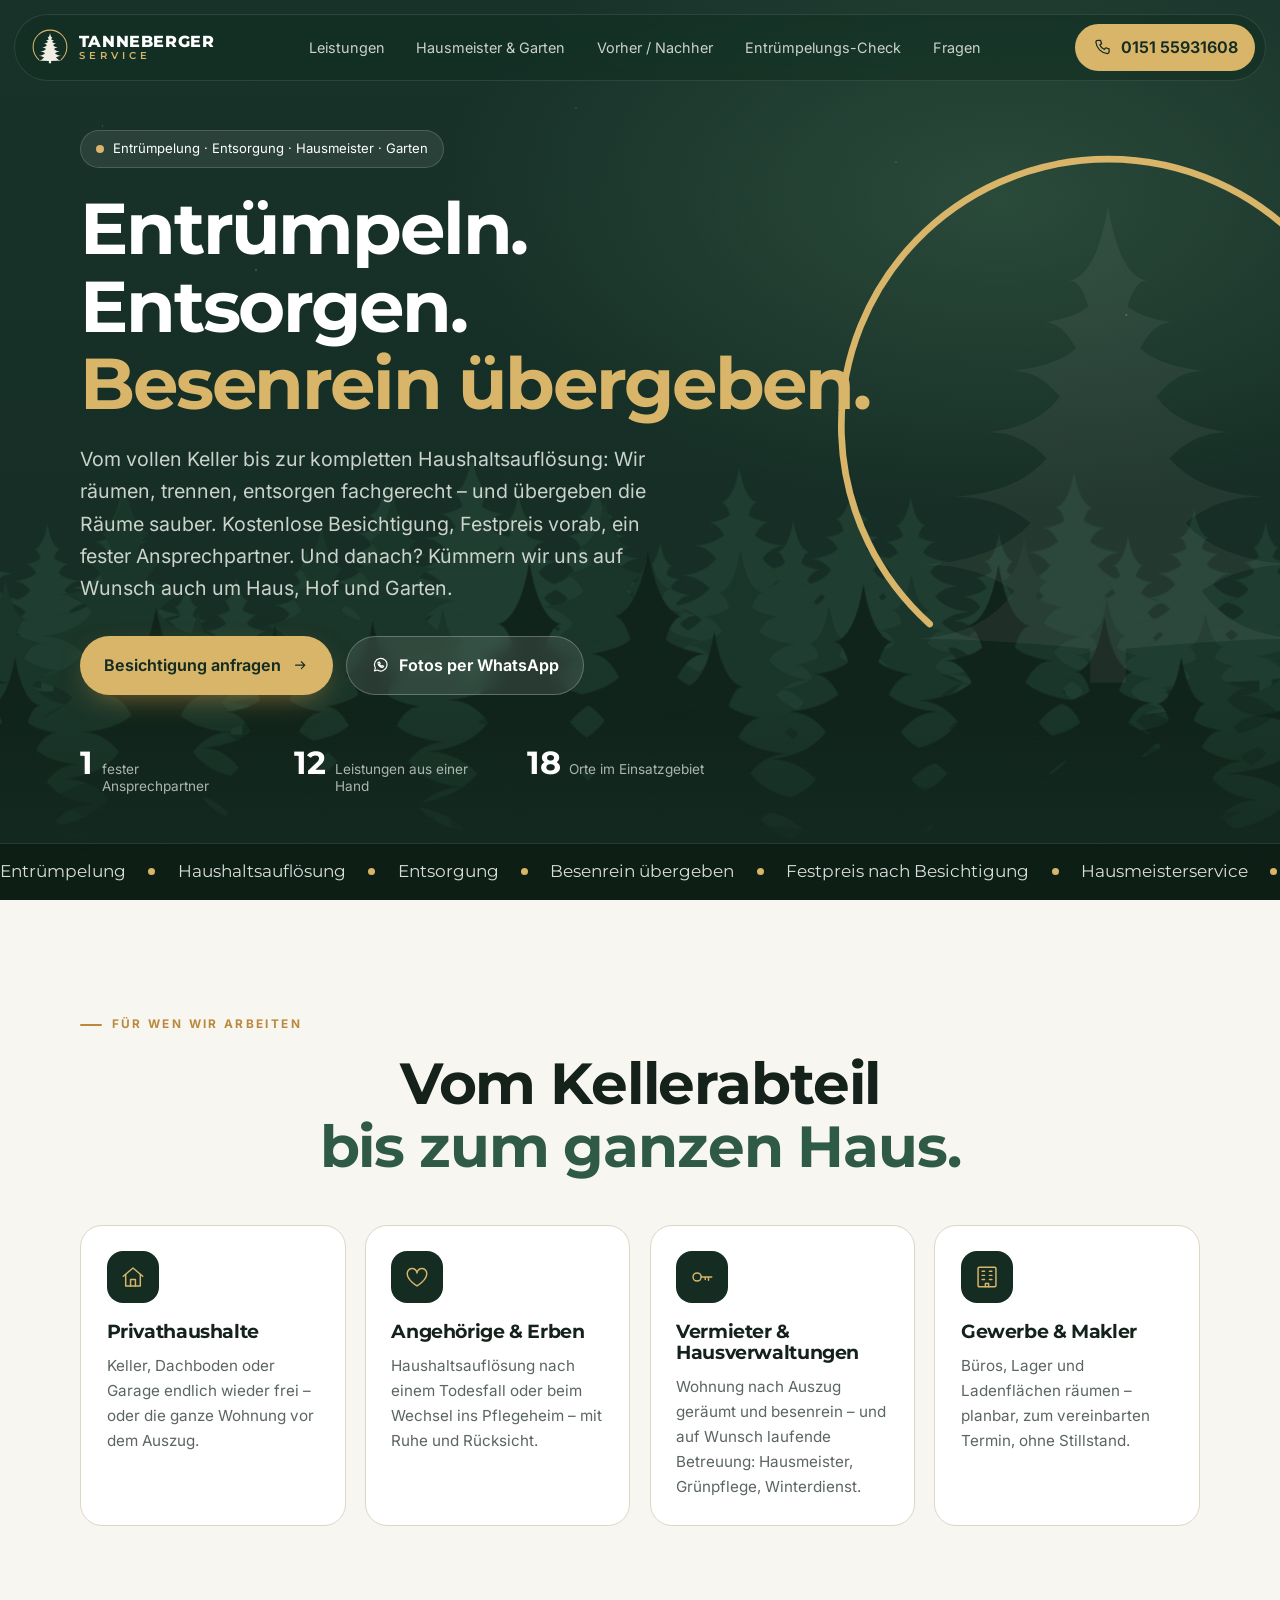
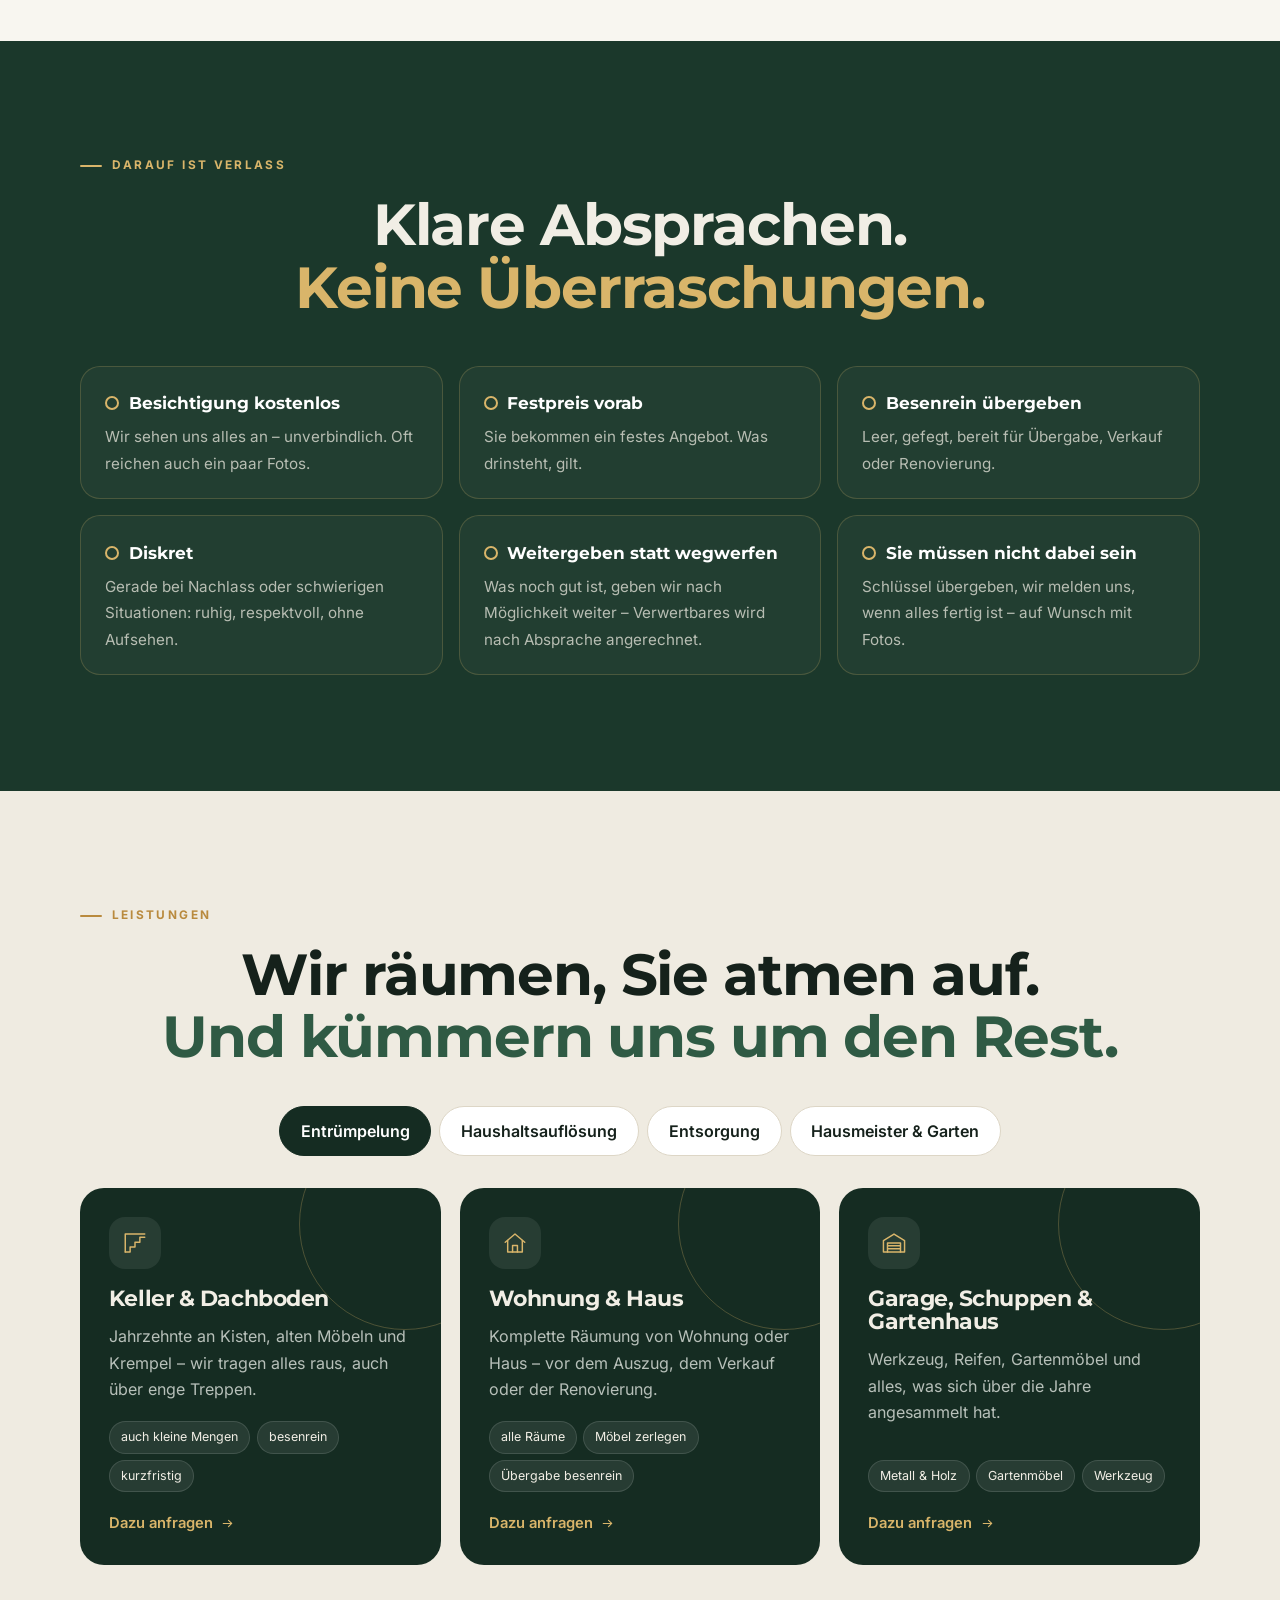
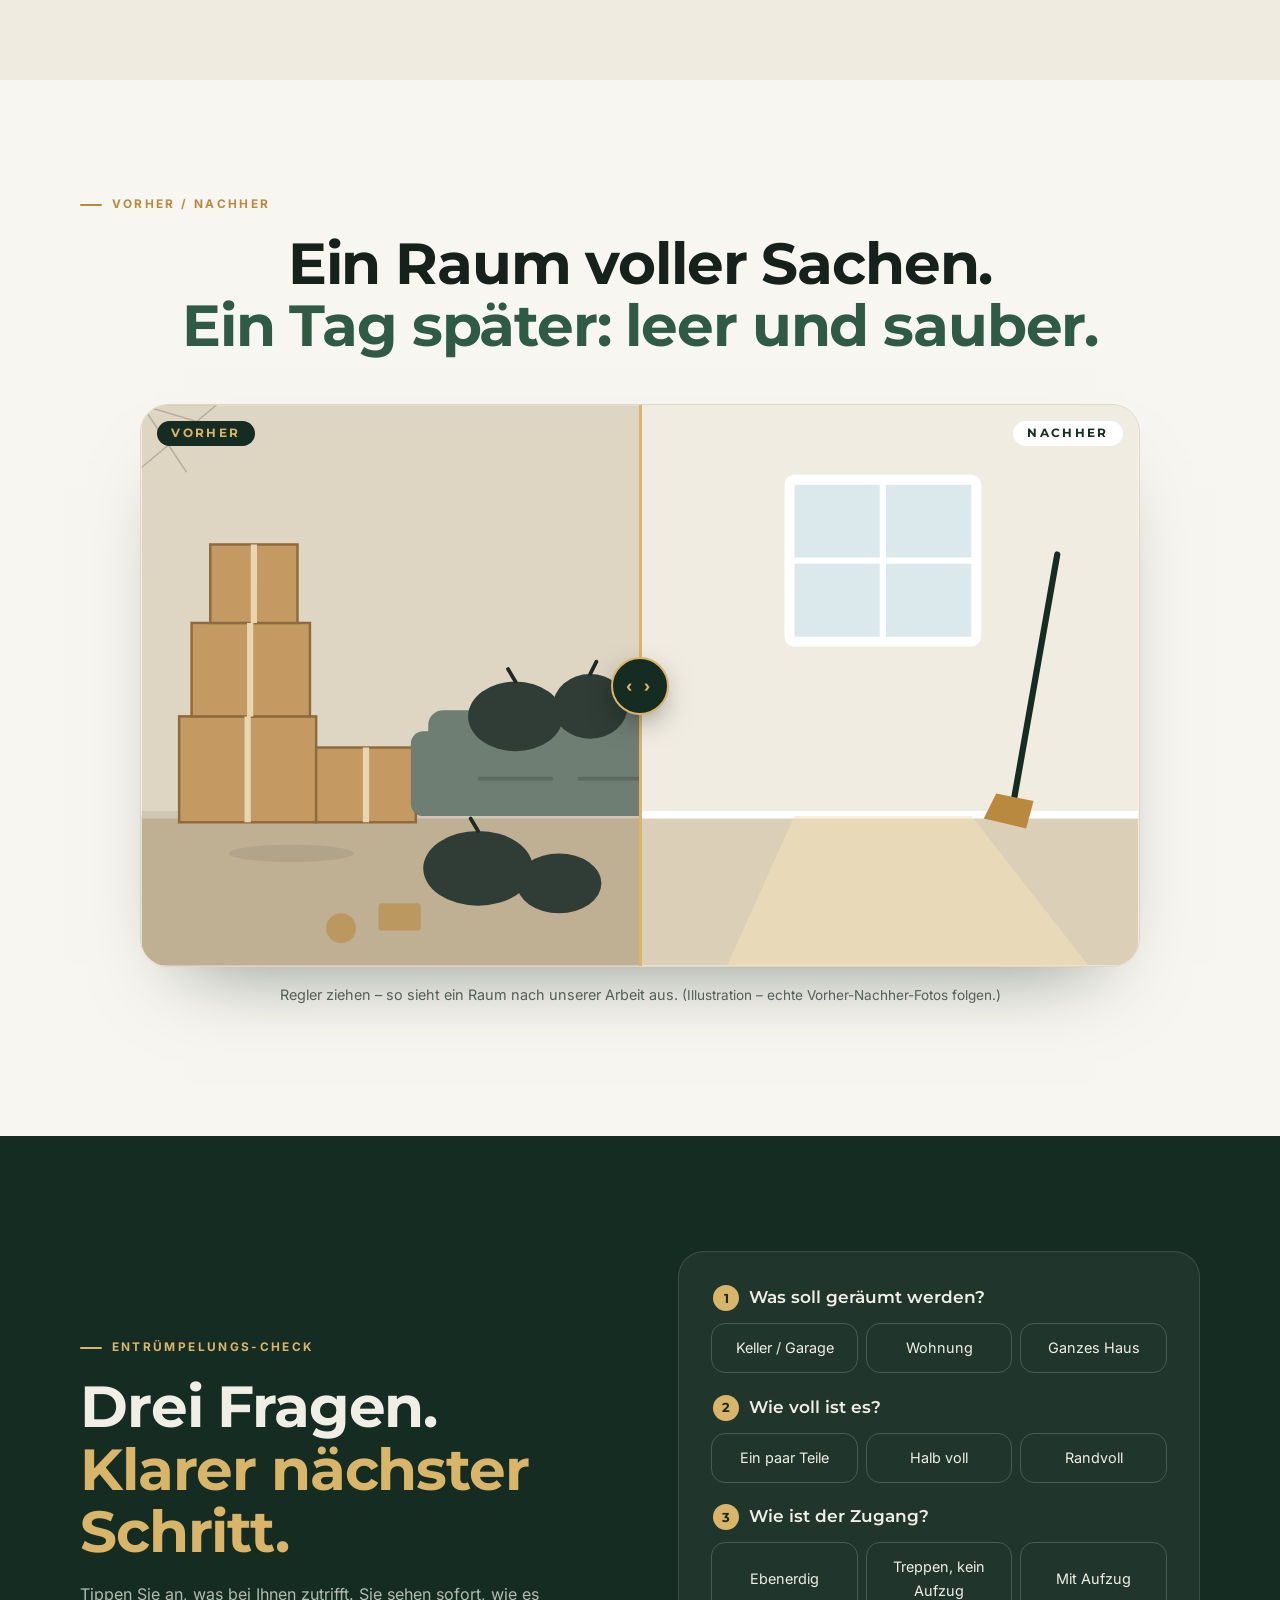
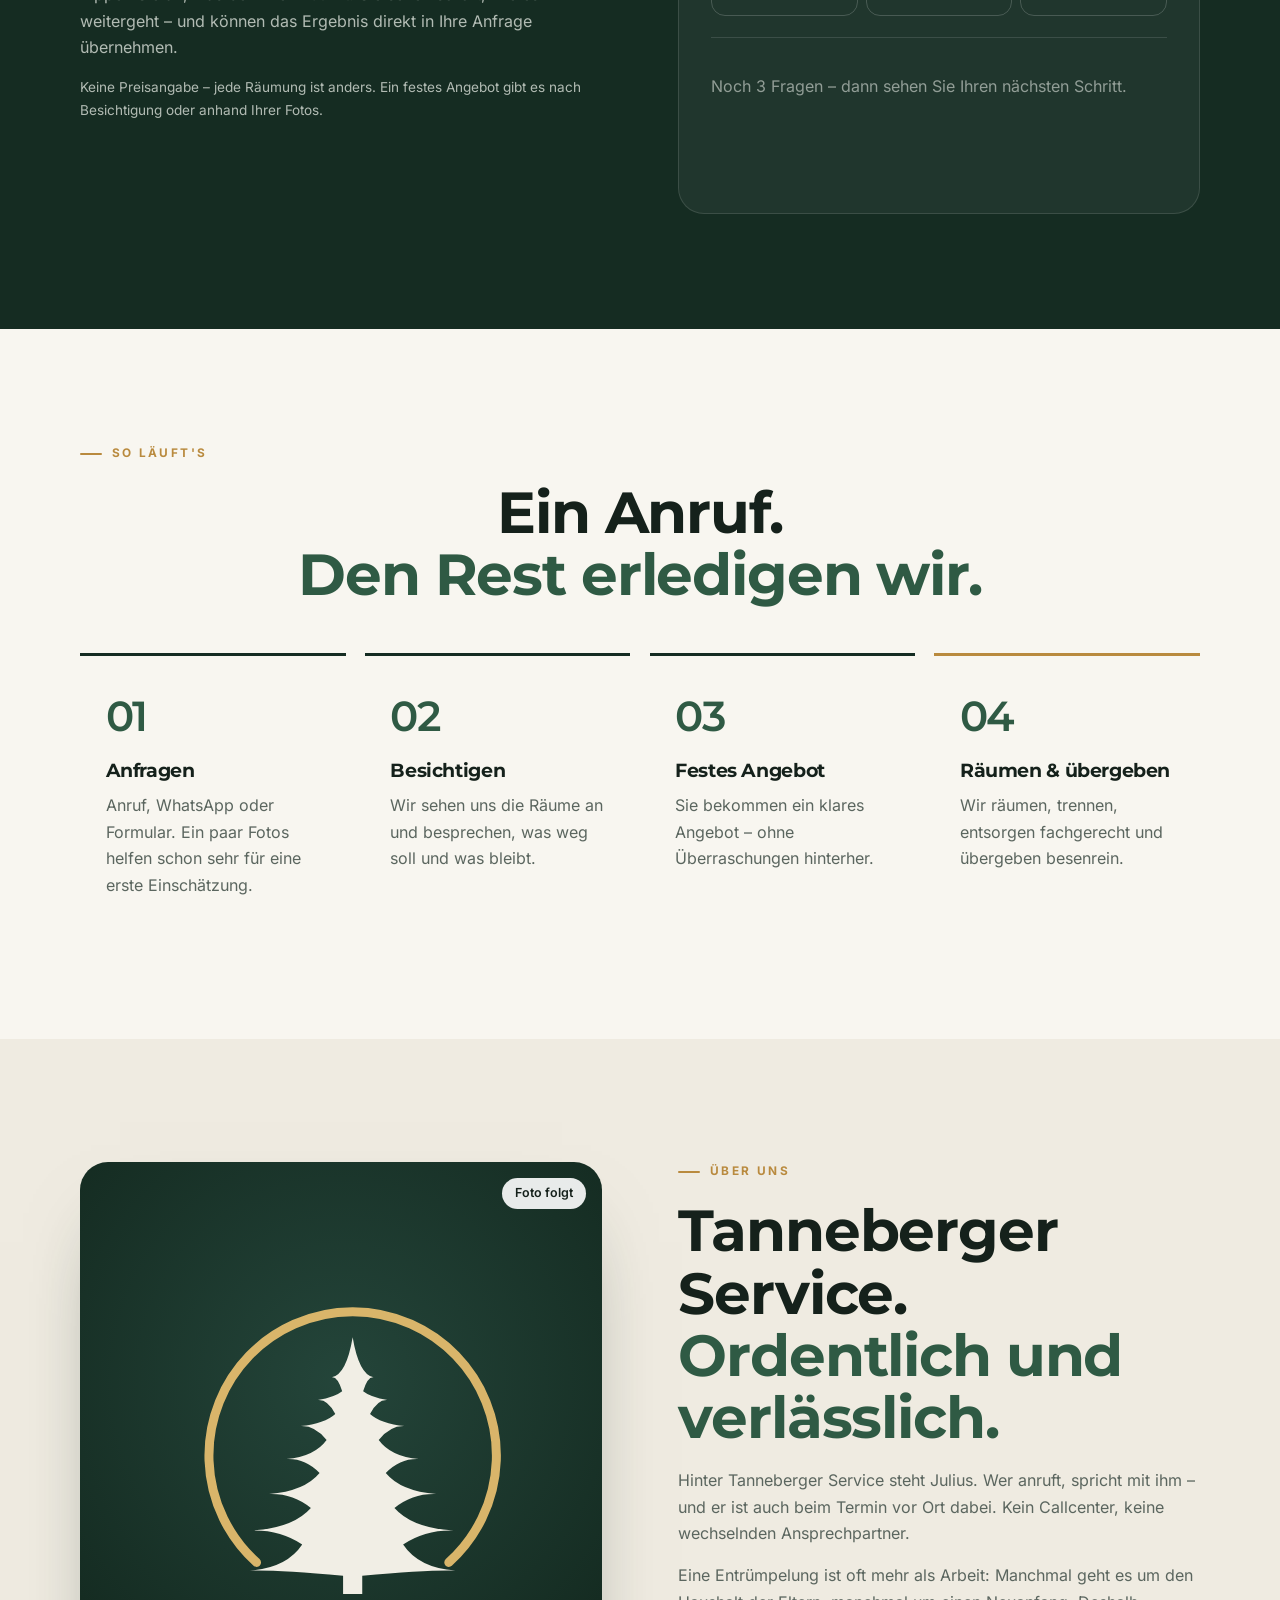
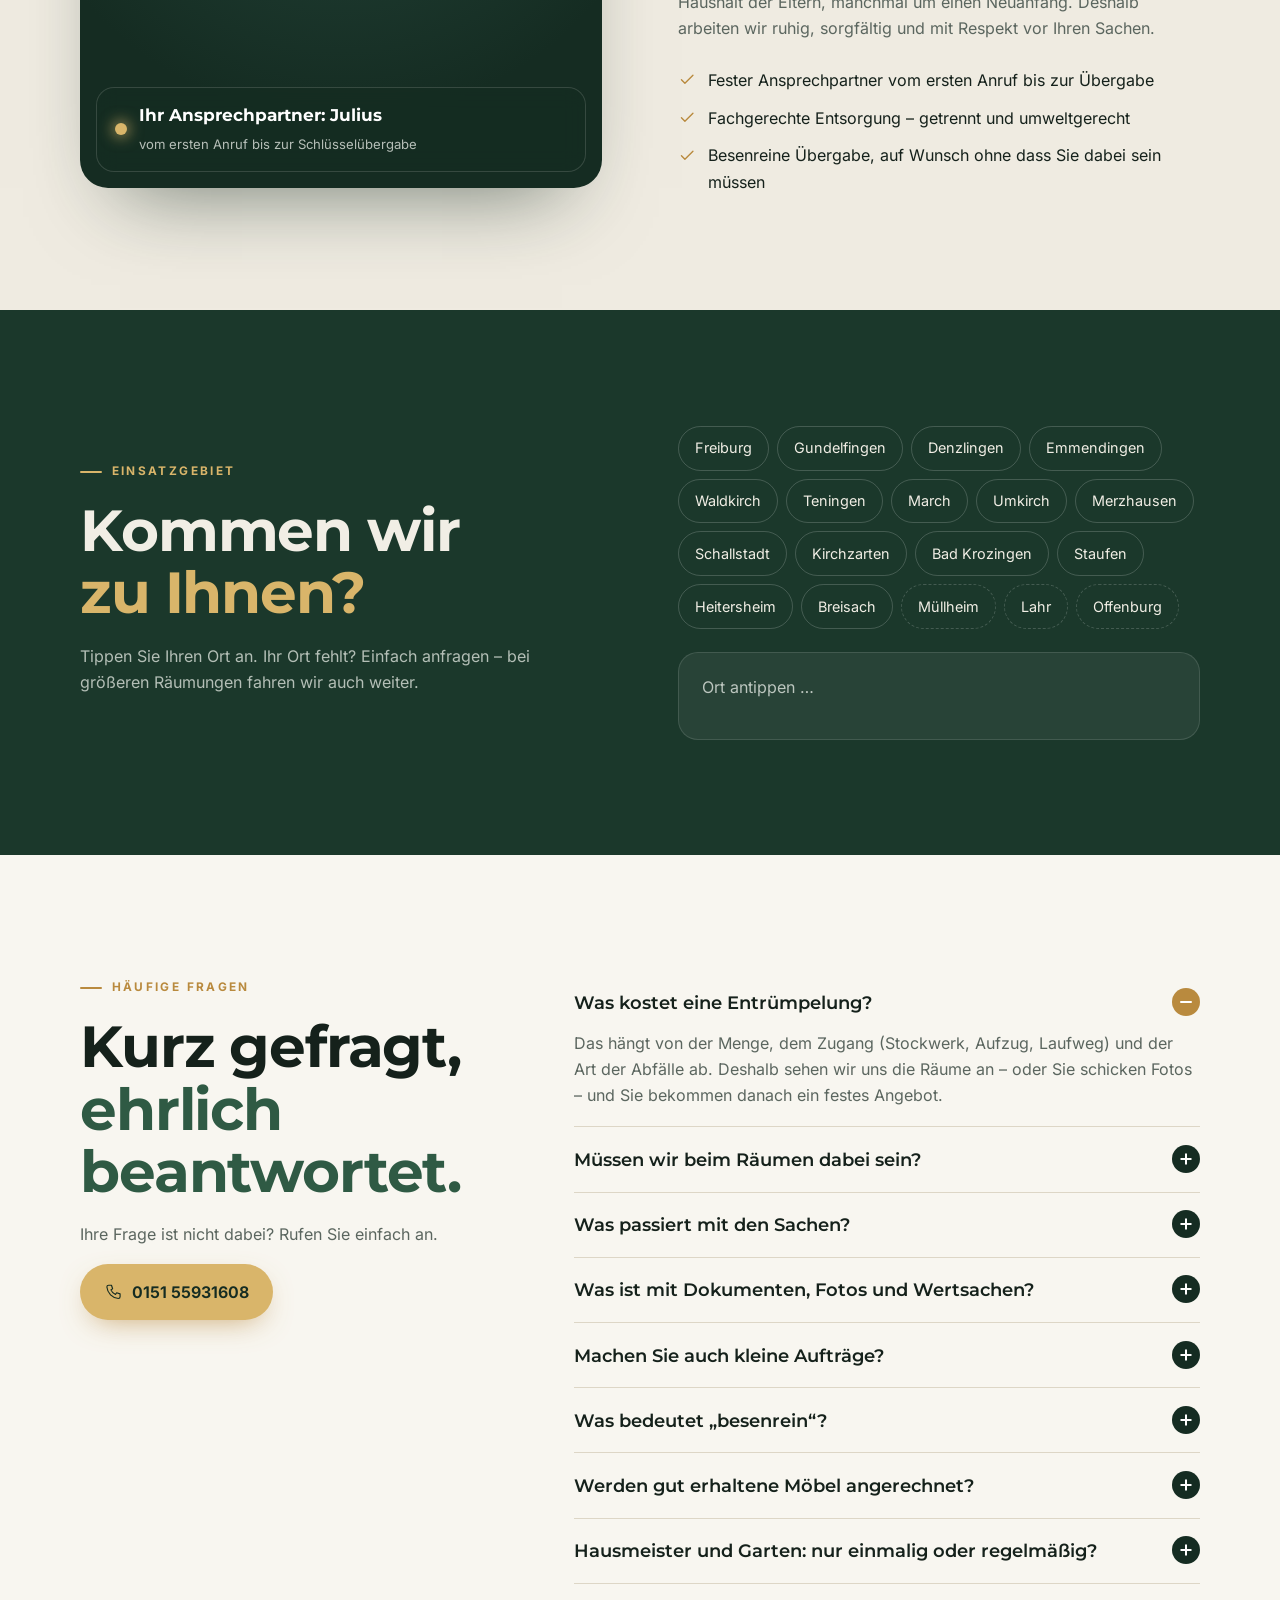
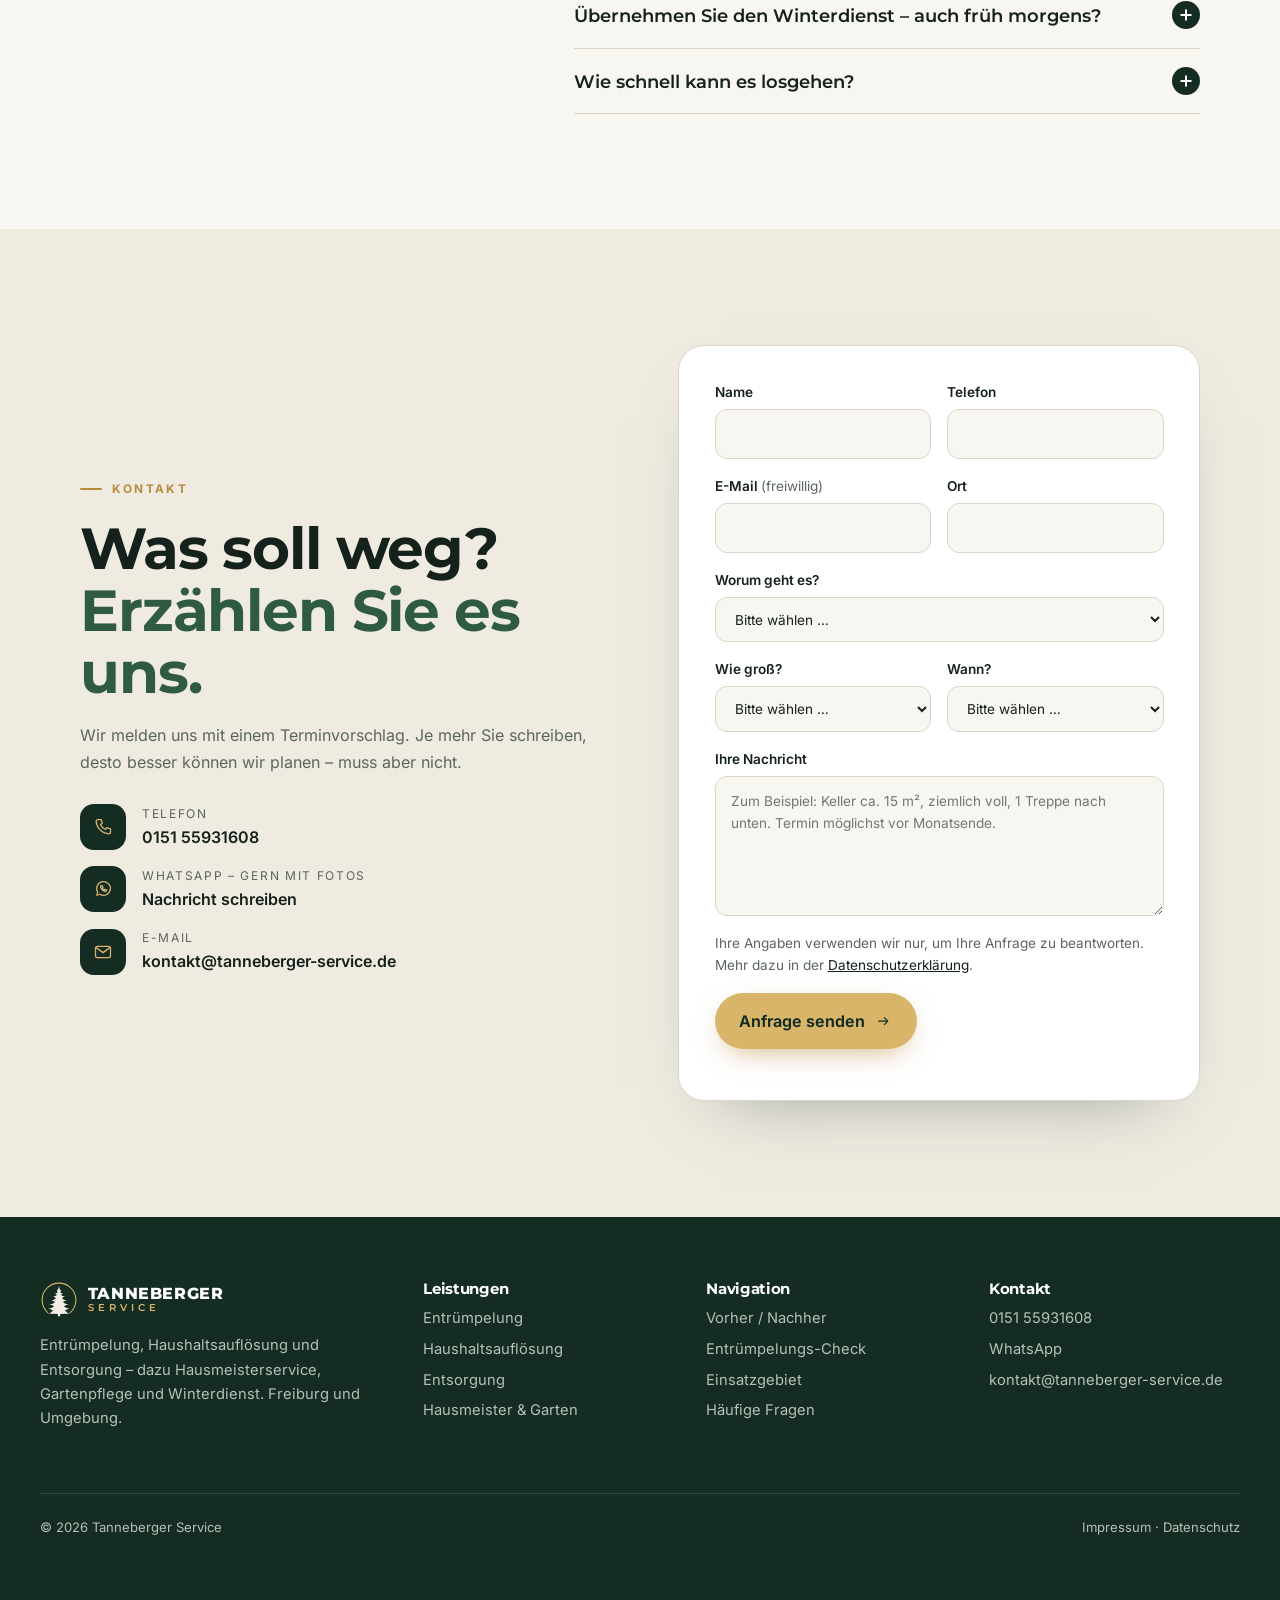
==== commit a40c2039: "Hausmeister, Garten, Winterdienst; Versprechen-Band, FAQ, Formular Größe/Zeitraum (Konkurrenz-Recher" ====
--- a/index.html
+++ b/index.html
@@ -3,8 +3,8 @@
 <head>
   <meta charset="utf-8" />
   <meta name="viewport" content="width=device-width, initial-scale=1, viewport-fit=cover" />
-  <title>Tanneberger Service – Entrümpelung, Haushaltsauflösung &amp; Entsorgung</title>
-  <meta name="description" content="Tanneberger Service: Entrümpelung von Keller, Dachboden, Wohnung und Haus, Haushaltsauflösung und fachgerechte Entsorgung – besenrein übergeben, ein fester Ansprechpartner, festes Angebot nach Besichtigung." />
+  <title>Tanneberger Service – Entrümpelung, Haushaltsauflösung, Hausmeister &amp; Garten in Freiburg</title>
+  <meta name="description" content="Tanneberger Service in Freiburg und Umgebung: Entrümpelung, Haushaltsauflösung und Entsorgung – besenrein übergeben, Festpreis nach kostenloser Besichtigung. Dazu Hausmeisterservice, Garten- und Grünflächenpflege und Winterdienst." />
   <meta name="robots" content="noindex" />
   <meta name="theme-color" content="#152C22" />
   <link rel="preload" href="fonts/montserrat.woff2" as="font" type="font/woff2" crossorigin />
@@ -31,6 +31,10 @@
     <symbol id="i-blitz" viewBox="0 0 32 32"><rect x="8" y="5" width="16" height="22" rx="2.5"/><path d="M17 9l-4 7h6l-4 7"/></symbol>
     <symbol id="i-buero" viewBox="0 0 32 32"><rect x="5" y="4" width="22" height="24" rx="1.5"/><path d="M10 9h3M19 9h3M10 14h3M19 14h3M10 19h3M19 19h3M14 28v-4h4v4"/></symbol>
     <symbol id="i-hand" viewBox="0 0 32 32"><path d="M4 22h5l6 3 9-3a2 2 0 0 0-1-4l-6 1"/><path d="M9 22v-7h4l5 2h3a2 2 0 0 1 0 4h-5"/></symbol>
+    <symbol id="i-rasen" viewBox="0 0 32 32"><path d="M4 27h24M7 27l-2-9M11 27l1-11M15 27l-1-8M19 27l2-12M24 27l1-8M27 27l-1-5"/></symbol>
+    <symbol id="i-schnee" viewBox="0 0 32 32"><path d="M16 3v26M4.7 9.5l22.6 13M4.7 22.5l22.6-13M12 5l4 4 4-4M12 27l4-4 4 4"/></symbol>
+    <symbol id="i-werkzeug" viewBox="0 0 32 32"><path d="M20 4a6 6 0 0 0-5.6 8.2L4 22.6V28h5.4l10.4-10.4A6 6 0 0 0 28 12l-4 1-3-3 1-4z"/></symbol>
+    <symbol id="i-laub" viewBox="0 0 32 32"><path d="M6 26C6 14 14 6 27 5c0 13-8 21-20 21z"/><path d="M6 26 18 14"/></symbol>
     <symbol id="i-haken" viewBox="0 0 32 32"><path d="M6 17l6 6L26 9"/></symbol>
   </svg>
 
@@ -41,10 +45,10 @@
     </a>
     <nav class="pille" aria-label="Hauptmenü">
       <a href="#leistungen" data-spy="leistungen">Leistungen</a>
+      <a href="#leistungen" data-bereich="3">Hausmeister &amp; Garten</a>
       <a href="#vorher" data-spy="vorher">Vorher / Nachher</a>
       <a href="#check" data-spy="check">Entrümpelungs-Check</a>
-      <a href="#gebiet" data-spy="gebiet">Einsatzgebiet</a>
-      <a href="#fragen" data-spy="fragen">Fragen</a>
+            <a href="#fragen" data-spy="fragen">Fragen</a>
     </nav>
     <a class="knopf tel" data-tel href="#kontakt"><svg class="icon" fill="none" stroke="currentColor" stroke-width="2.2" stroke-linecap="round" stroke-linejoin="round"><use href="#i-tel"/></svg><span class="tel-nr" data-tel-text>Anrufen</span></a>
   </header>
@@ -66,9 +70,9 @@
         <rect x="0" y="380" width="1440" height="140" fill="url(#nebel)"/>
       </svg>
       <div class="held-inhalt">
-        <p class="abzeichen enthuellen"><span class="punkt"></span>Entrümpelung · Haushaltsauflösung · Entsorgung</p>
+        <p class="abzeichen enthuellen"><span class="punkt"></span>Entrümpelung · Entsorgung · Hausmeister · Garten</p>
         <h1 class="enthuellen"><span class="zeile">Entrümpeln.</span><span class="zeile">Entsorgen.</span><span class="zeile hervor">Besenrein übergeben.</span></h1>
-        <p class="held-text enthuellen">Vom vollen Keller bis zur kompletten Haushaltsauflösung: Wir räumen, trennen, entsorgen fachgerecht – und übergeben die Räume sauber. Sie haben einen festen Ansprechpartner und ein klares Angebot vorab.</p>
+        <p class="held-text enthuellen">Vom vollen Keller bis zur kompletten Haushaltsauflösung: Wir räumen, trennen, entsorgen fachgerecht – und übergeben die Räume sauber. Kostenlose Besichtigung, Festpreis vorab, ein fester Ansprechpartner. Und danach? Kümmern wir uns auf Wunsch auch um Haus, Hof und Garten.</p>
         <div class="knoepfe enthuellen">
           <a class="knopf gold" href="#kontakt">Besichtigung anfragen <svg class="icon" fill="none" stroke="currentColor" stroke-width="2" stroke-linecap="round" stroke-linejoin="round"><use href="#i-pfeil"/></svg></a>
           <a class="knopf glas" data-wa href="#kontakt"><svg class="icon" fill="none" stroke="currentColor" stroke-width="2" stroke-linecap="round" stroke-linejoin="round"><use href="#i-wa"/></svg> Fotos per WhatsApp</a>
@@ -90,9 +94,25 @@
         <div class="vier">
           <article class="gruppe enthuellen"><span class="kreis"><svg class="icon" fill="none" stroke="currentColor" stroke-width="1.8" stroke-linecap="round" stroke-linejoin="round"><use href="#i-haus"/></svg></span><h3>Privathaushalte</h3><p>Keller, Dachboden oder Garage endlich wieder frei – oder die ganze Wohnung vor dem Auszug.</p></article>
           <article class="gruppe enthuellen" style="--v:80ms"><span class="kreis"><svg class="icon" fill="none" stroke="currentColor" stroke-width="1.8" stroke-linecap="round" stroke-linejoin="round"><use href="#i-herz"/></svg></span><h3>Angehörige &amp; Erben</h3><p>Haushaltsauflösung nach einem Todesfall oder beim Wechsel ins Pflegeheim – mit Ruhe und Rücksicht.</p></article>
-          <article class="gruppe enthuellen" style="--v:160ms"><span class="kreis"><svg class="icon" fill="none" stroke="currentColor" stroke-width="1.8" stroke-linecap="round" stroke-linejoin="round"><use href="#i-schluessel"/></svg></span><h3>Vermieter &amp; Hausverwaltungen</h3><p>Wohnung nach Auszug geräumt und besenrein, damit die Neuvermietung schnell starten kann.</p></article>
+          <article class="gruppe enthuellen" style="--v:160ms"><span class="kreis"><svg class="icon" fill="none" stroke="currentColor" stroke-width="1.8" stroke-linecap="round" stroke-linejoin="round"><use href="#i-schluessel"/></svg></span><h3>Vermieter &amp; Hausverwaltungen</h3><p>Wohnung nach Auszug geräumt und besenrein – und auf Wunsch laufende Betreuung: Hausmeister, Grünpflege, Winterdienst.</p></article>
           <article class="gruppe enthuellen" style="--v:240ms"><span class="kreis"><svg class="icon" fill="none" stroke="currentColor" stroke-width="1.8" stroke-linecap="round" stroke-linejoin="round"><use href="#i-buero"/></svg></span><h3>Gewerbe &amp; Makler</h3><p>Büros, Lager und Ladenflächen räumen – planbar, zum vereinbarten Termin, ohne Stillstand.</p></article>
         </div>
+      </div>
+    </section>
+
+    <!-- 2b VERSPRECHEN -->
+    <section class="dunkel2 band">
+      <div class="rahmen">
+        <p class="vorzeile mittig enthuellen">Darauf ist Verlass</p>
+        <h2 class="gross-titel mittig enthuellen">Klare Absprachen.<br /><em>Keine Überraschungen.</em></h2>
+        <ul class="versprechen">
+          <li class="enthuellen"><b>Besichtigung kostenlos</b><span>Wir sehen uns alles an – unverbindlich. Oft reichen auch ein paar Fotos.</span></li>
+          <li class="enthuellen" style="--v:60ms"><b>Festpreis vorab</b><span>Sie bekommen ein festes Angebot. Was drinsteht, gilt.</span></li>
+          <li class="enthuellen" style="--v:120ms"><b>Besenrein übergeben</b><span>Leer, gefegt, bereit für Übergabe, Verkauf oder Renovierung.</span></li>
+          <li class="enthuellen" style="--v:180ms"><b>Diskret</b><span>Gerade bei Nachlass oder schwierigen Situationen: ruhig, respektvoll, ohne Aufsehen.</span></li>
+          <li class="enthuellen" style="--v:240ms"><b>Weitergeben statt wegwerfen</b><span>Was noch gut ist, geben wir nach Möglichkeit weiter – Verwertbares wird nach Absprache angerechnet.</span></li>
+          <li class="enthuellen" style="--v:300ms"><b>Sie müssen nicht dabei sein</b><span>Schlüssel übergeben, wir melden uns, wenn alles fertig ist – auf Wunsch mit Fotos.</span></li>
+        </ul>
       </div>
     </section>
 
@@ -100,7 +120,7 @@
     <section class="hell2" id="leistungen">
       <div class="rahmen">
         <p class="vorzeile mittig enthuellen">Leistungen</p>
-        <h2 class="gross-titel mittig enthuellen">Wir räumen,<br /><em>Sie atmen auf.</em></h2>
+        <h2 class="gross-titel mittig enthuellen">Wir räumen, Sie atmen auf.<br /><em>Und kümmern uns um den Rest.</em></h2>
         <div class="bereich-reiter enthuellen" role="tablist" aria-label="Bereiche" data-reiter></div>
         <div class="leistung-raster" data-leistungen></div>
       </div>
@@ -235,6 +255,10 @@
           <details class="enthuellen"><summary>Was passiert mit den Sachen?<span class="plus"></span></summary><p>Wir trennen beim Räumen nach Holz, Metall, Elektrogeräten, Papier und Restmüll und bringen alles zu den zuständigen Wertstoff- und Entsorgungsstellen.</p></details>
           <details class="enthuellen"><summary>Was ist mit Dokumenten, Fotos und Wertsachen?<span class="plus"></span></summary><p>Was wir an persönlichen Unterlagen, Fotos oder Wertsachen finden, legen wir beiseite und geben es Ihnen. Sagen Sie uns vorher, wonach wir besonders schauen sollen.</p></details>
           <details class="enthuellen"><summary>Machen Sie auch kleine Aufträge?<span class="plus"></span></summary><p>Ja – auch ein einzelnes Kellerabteil, ein altes Sofa oder ein paar Elektrogeräte. Am schnellsten geht es mit ein paar Fotos per WhatsApp.</p></details>
+          <details class="enthuellen"><summary>Was bedeutet „besenrein“?<span class="plus"></span></summary><p>Alle Räume sind leer, Böden gefegt, nichts bleibt zurück. So können Sie die Wohnung direkt übergeben, verkaufen oder renovieren lassen.</p></details>
+          <details class="enthuellen"><summary>Werden gut erhaltene Möbel angerechnet?<span class="plus"></span></summary><p>Was noch verwertbar ist, besprechen wir bei der Besichtigung. Ein Wert kann dann im Angebot berücksichtigt werden – was sich nicht lohnt, entsorgen wir fachgerecht.</p></details>
+          <details class="enthuellen"><summary>Hausmeister und Garten: nur einmalig oder regelmäßig?<span class="plus"></span></summary><p>Beides. Einmal den Garten auf Vordermann bringen, die Hecke schneiden oder das Laub weg – oder fest jede Woche bzw. jeden Monat. Grünschnitt nehmen wir gleich mit.</p></details>
+          <details class="enthuellen"><summary>Übernehmen Sie den Winterdienst – auch früh morgens?<span class="plus"></span></summary><p>Ja, Räumen und Streuen von Gehwegen und Zufahrten nach Absprache, auch früh morgens und am Wochenende. Die Einzelheiten halten wir vorher schriftlich fest.</p></details>
           <details class="enthuellen"><summary>Wie schnell kann es losgehen?<span class="plus"></span></summary><p>Rufen Sie an oder schreiben Sie uns – wir melden uns kurzfristig mit einem Termin für die Besichtigung.</p></details>
         </div>
       </div>
@@ -263,6 +287,10 @@
             <label>Ort<input name="ort" autocomplete="address-level2" data-feld-ort /></label>
           </div>
           <label>Worum geht es?<select name="leistung" data-feld-leistung></select></label>
+          <div class="feld-paar">
+            <label>Wie groß?<select name="groesse"><option value="">Bitte wählen …</option><option>Einzelne Teile</option><option>1 Raum (Keller, Dachboden, Garage)</option><option>1–2 Zimmer</option><option>3–4 Zimmer</option><option>Ganzes Haus</option><option>Gewerbe / weiß nicht</option></select></label>
+            <label>Wann?<select name="zeitraum"><option value="">Bitte wählen …</option><option>So schnell wie möglich</option><option>In 1–2 Wochen</option><option>Flexibel</option><option>Regelmäßig (Hausmeister/Garten)</option></select></label>
+          </div>
           <label class="falle" aria-hidden="true">Webseite<input name="webseite" tabindex="-1" autocomplete="off" /></label>
           <input type="hidden" name="t" data-feld-zeit />
           <label>Ihre Nachricht<textarea name="nachricht" rows="5" data-feld-nachricht placeholder="Zum Beispiel: Keller ca. 15 m², ziemlich voll, 1 Treppe nach unten. Termin möglichst vor Monatsende."></textarea></label>
@@ -278,7 +306,7 @@
     <div class="fuss-raster">
       <div>
         <a class="marke" href="#start"><svg class="zeichen" style="--ring:#D9B56A;--baum:#F1EEE5" aria-hidden="true"><use href="#zeichen"/></svg><span class="wort"><b>Tanneberger</b><small>Service</small></span></a>
-        <p class="fuss-text">Entrümpelung, Haushaltsauflösung und Entsorgung – besenrein übergeben, mit einem festen Ansprechpartner.</p>
+        <p class="fuss-text">Entrümpelung, Haushaltsauflösung und Entsorgung – dazu Hausmeisterservice, Gartenpflege und Winterdienst. Freiburg und Umgebung.</p>
       </div>
       <div><h4>Leistungen</h4><ul data-fuss-leistungen></ul></div>
       <div><h4>Navigation</h4><ul><li><a href="#vorher">Vorher / Nachher</a></li><li><a href="#check">Entrümpelungs-Check</a></li><li><a href="#gebiet">Einsatzgebiet</a></li><li><a href="#fragen">Häufige Fragen</a></li></ul></div>
@@ -299,34 +327,241 @@
   <!-- Alle Betriebsdaten an einer Stelle. null = noch nicht bekannt (Seite zeigt dann „folgt“ bzw. blendet aus). -->
   <script type="application/json" id="daten">
   {
-    "firma": { "name": "Tanneberger Service", "telefon": "+4915155931608", "telefonAnzeige": "0151 55931608", "whatsapp": "4915155931608", "mail": "kontakt@tanneberger-service.de" },
+    "firma": {
+      "name": "Tanneberger Service",
+      "telefon": "+4915155931608",
+      "telefonAnzeige": "0151 55931608",
+      "whatsapp": "4915155931608",
+      "mail": "kontakt@tanneberger-service.de"
+    },
     "bereiche": [
-      { "name": "Entrümpelung", "leistungen": [
-        { "icon": "i-treppe", "titel": "Keller & Dachboden", "text": "Jahrzehnte an Kisten, alten Möbeln und Krempel – wir tragen alles raus, auch über enge Treppen.", "punkte": ["auch kleine Mengen", "besenrein", "kurzfristig"] },
-        { "icon": "i-haus", "titel": "Wohnung & Haus", "text": "Komplette Räumung von Wohnung oder Haus – vor dem Auszug, dem Verkauf oder der Renovierung.", "punkte": ["alle Räume", "Möbel zerlegen", "Übergabe besenrein"] },
-        { "icon": "i-garage", "titel": "Garage, Schuppen & Gartenhaus", "text": "Werkzeug, Reifen, Gartenmöbel und alles, was sich über die Jahre angesammelt hat.", "punkte": ["Metall & Holz", "Gartenmöbel", "Werkzeug"] }
-      ]},
-      { "name": "Haushaltsauflösung", "leistungen": [
-        { "icon": "i-karton", "titel": "Komplette Haushaltsauflösung", "text": "Vom Kleiderschrank bis zur Küche: Wir lösen den ganzen Haushalt auf – Sie bekommen leere, saubere Räume zurück.", "punkte": ["alles aus einer Hand", "fester Termin", "Schlüsselübergabe"] },
-        { "icon": "i-herz", "titel": "Nachlass & Todesfall", "text": "Wenn Angehörige den Haushalt der Eltern auflösen müssen: ruhig, respektvoll und ohne dass Sie alles selbst sortieren müssen.", "punkte": ["Persönliches wird beiseitegelegt", "Absprache vorab", "diskret"] },
-        { "icon": "i-hand", "titel": "Wechsel ins Pflegeheim", "text": "Die bisherige Wohnung wird aufgelöst, wenn ein Umzug ins Heim oder betreute Wohnen ansteht – abgestimmt mit der Familie.", "punkte": ["termintreu", "Wohnung besenrein", "für Vermieter"] }
-      ]},
-      { "name": "Entsorgung", "leistungen": [
-        { "icon": "i-sofa", "titel": "Sperrmüll & Möbel", "text": "Alte Sofas, Schränke, Matratzen und Betten – abgebaut, abgeholt und fachgerecht entsorgt.", "punkte": ["Abbau inklusive", "auch Einzelstücke", "ohne Wartezeit"] },
-        { "icon": "i-blitz", "titel": "Elektrogeräte & Metall", "text": "Kühlschrank, Waschmaschine, Fernseher und Schrott – getrennt zu den richtigen Annahmestellen.", "punkte": ["Großgeräte", "Kleingeräte", "Metallschrott"] },
-        { "icon": "i-buero", "titel": "Büro, Laden & Lager", "text": "Gewerbeflächen räumen und entsorgen – planbar zum vereinbarten Termin, auch für Makler und Verwaltungen.", "punkte": ["Büromöbel", "Regale & Archive", "Lagerräumung"] }
-      ]}
+      {
+        "name": "Entrümpelung",
+        "leistungen": [
+          {
+            "icon": "i-treppe",
+            "titel": "Keller & Dachboden",
+            "text": "Jahrzehnte an Kisten, alten Möbeln und Krempel – wir tragen alles raus, auch über enge Treppen.",
+            "punkte": [
+              "auch kleine Mengen",
+              "besenrein",
+              "kurzfristig"
+            ]
+          },
+          {
+            "icon": "i-haus",
+            "titel": "Wohnung & Haus",
+            "text": "Komplette Räumung von Wohnung oder Haus – vor dem Auszug, dem Verkauf oder der Renovierung.",
+            "punkte": [
+              "alle Räume",
+              "Möbel zerlegen",
+              "Übergabe besenrein"
+            ]
+          },
+          {
+            "icon": "i-garage",
+            "titel": "Garage, Schuppen & Gartenhaus",
+            "text": "Werkzeug, Reifen, Gartenmöbel und alles, was sich über die Jahre angesammelt hat.",
+            "punkte": [
+              "Metall & Holz",
+              "Gartenmöbel",
+              "Werkzeug"
+            ]
+          }
+        ]
+      },
+      {
+        "name": "Haushaltsauflösung",
+        "leistungen": [
+          {
+            "icon": "i-karton",
+            "titel": "Komplette Haushaltsauflösung",
+            "text": "Vom Kleiderschrank bis zur Küche: Wir lösen den ganzen Haushalt auf – Sie bekommen leere, saubere Räume zurück.",
+            "punkte": [
+              "alles aus einer Hand",
+              "Festpreis",
+              "Schlüsselübergabe"
+            ]
+          },
+          {
+            "icon": "i-herz",
+            "titel": "Nachlass & Pflegeheim",
+            "text": "Wenn der Haushalt der Eltern aufgelöst werden muss – nach einem Todesfall oder beim Wechsel ins Heim: ruhig, diskret und abgestimmt mit der Familie.",
+            "punkte": [
+              "Persönliches wird beiseitegelegt",
+              "diskret",
+              "termintreu"
+            ]
+          },
+          {
+            "icon": "i-buero",
+            "titel": "Büro, Laden & Lager",
+            "text": "Geschäftsauflösung und Gewerberäumung – planbar zum vereinbarten Termin, auf Wunsch außerhalb der Öffnungszeiten.",
+            "punkte": [
+              "Büromöbel",
+              "Regale & Archive",
+              "für Makler & Verwaltungen"
+            ]
+          }
+        ]
+      },
+      {
+        "name": "Entsorgung",
+        "leistungen": [
+          {
+            "icon": "i-sofa",
+            "titel": "Sperrmüll & Möbel",
+            "text": "Alte Sofas, Schränke, Matratzen und Betten – abgebaut, abgeholt und fachgerecht entsorgt.",
+            "punkte": [
+              "Abbau inklusive",
+              "auch Einzelstücke",
+              "ohne Wartezeit"
+            ]
+          },
+          {
+            "icon": "i-blitz",
+            "titel": "Elektrogeräte & Metall",
+            "text": "Kühlschrank, Waschmaschine, Fernseher und Schrott – getrennt zu den richtigen Annahmestellen.",
+            "punkte": [
+              "Großgeräte",
+              "Kleingeräte",
+              "Metallschrott"
+            ]
+          },
+          {
+            "icon": "i-laub",
+            "titel": "Grünschnitt & Gartenabfälle",
+            "text": "Hecken- und Baumschnitt, Laub, Wurzeln und alte Pflanzkübel – aufgeladen und zur Grüngutannahme gebracht.",
+            "punkte": [
+              "nach dem Gartentag",
+              "Laub im Herbst",
+              "sauber gefegt"
+            ]
+          }
+        ]
+      },
+      {
+        "name": "Hausmeister & Garten",
+        "leistungen": [
+          {
+            "icon": "i-werkzeug",
+            "titel": "Hausmeisterservice",
+            "text": "Regelmäßige Kontrollgänge, Mülltonnen raus und rein, Leuchtmittel wechseln, kleine Handgriffe – und Handwerker begleiten, wenn etwas Größeres ansteht.",
+            "punkte": [
+              "Privat & Vermieter",
+              "fester Turnus",
+              "Vertretung im Urlaub"
+            ]
+          },
+          {
+            "icon": "i-rasen",
+            "titel": "Garten- & Grünflächenpflege",
+            "text": "Rasen mähen, Hecken und Sträucher schneiden, Beete und Wege von Unkraut befreien, Laub entfernen – einmalig oder dauerhaft.",
+            "punkte": [
+              "Heckenschnitt",
+              "Rasen & Beete",
+              "Grünschnitt inklusive"
+            ]
+          },
+          {
+            "icon": "i-schnee",
+            "titel": "Winterdienst",
+            "text": "Gehwege, Eingänge und Zufahrten räumen und streuen – damit Sie Ihre Räum- und Streupflicht nicht selbst erfüllen müssen.",
+            "punkte": [
+              "früh morgens",
+              "auch am Wochenende",
+              "nach Absprache"
+            ]
+          }
+        ]
+      }
     ],
     "check": {
-      "raum": [ { "id": "raum", "text": "Keller / Garage" }, { "id": "wohnung", "text": "Wohnung" }, { "id": "haus", "text": "Ganzes Haus" } ],
-      "menge": [ { "id": "wenig", "text": "Ein paar Teile" }, { "id": "halb", "text": "Halb voll" }, { "id": "voll", "text": "Randvoll" } ],
-      "zugang": [ { "id": "eben", "text": "Ebenerdig" }, { "id": "treppe", "text": "Treppen, kein Aufzug" }, { "id": "aufzug", "text": "Mit Aufzug" } ]
+      "raum": [
+        {
+          "id": "raum",
+          "text": "Keller / Garage"
+        },
+        {
+          "id": "wohnung",
+          "text": "Wohnung"
+        },
+        {
+          "id": "haus",
+          "text": "Ganzes Haus"
+        }
+      ],
+      "menge": [
+        {
+          "id": "wenig",
+          "text": "Ein paar Teile"
+        },
+        {
+          "id": "halb",
+          "text": "Halb voll"
+        },
+        {
+          "id": "voll",
+          "text": "Randvoll"
+        }
+      ],
+      "zugang": [
+        {
+          "id": "eben",
+          "text": "Ebenerdig"
+        },
+        {
+          "id": "treppe",
+          "text": "Treppen, kein Aufzug"
+        },
+        {
+          "id": "aufzug",
+          "text": "Mit Aufzug"
+        }
+      ]
     },
     "gebiet": [
-      { "stufe": "kern", "orte": ["Freiburg", "Emmendingen", "Waldkirch", "Denzlingen", "Gundelfingen", "Kirchzarten", "Umkirch", "March", "Gottenheim", "Breisach", "Bad Krozingen", "Staufen", "Teningen", "Kenzingen"] },
-      { "stufe": "umland", "orte": ["Lahr", "Offenburg", "Müllheim"] }
+      {
+        "stufe": "kern",
+        "orte": [
+          "Freiburg",
+          "Gundelfingen",
+          "Denzlingen",
+          "Emmendingen",
+          "Waldkirch",
+          "Teningen",
+          "March",
+          "Umkirch",
+          "Merzhausen",
+          "Schallstadt",
+          "Kirchzarten",
+          "Bad Krozingen",
+          "Staufen",
+          "Heitersheim",
+          "Breisach"
+        ]
+      },
+      {
+        "stufe": "umland",
+        "orte": [
+          "Müllheim",
+          "Lahr",
+          "Offenburg"
+        ]
+      }
     ],
-    "laufband": ["Entrümpelung", "Haushaltsauflösung", "Entsorgung", "Keller & Dachboden", "Sperrmüll", "Elektrogeräte", "Besenrein übergeben", "Fester Ansprechpartner", "Festes Angebot"]
+    "laufband": [
+      "Entrümpelung",
+      "Haushaltsauflösung",
+      "Entsorgung",
+      "Besenrein übergeben",
+      "Festpreis nach Besichtigung",
+      "Hausmeisterservice",
+      "Gartenpflege",
+      "Heckenschnitt",
+      "Winterdienst",
+      "Fester Ansprechpartner"
+    ]
   }
   </script>
   <script src="effekte.js" defer></script>
--- a/style.css
+++ b/style.css
@@ -191,6 +191,13 @@
 h1,h2,h3,h4{font-weight:700;letter-spacing:-.02em}
 h1{letter-spacing:-.03em}
 
+/* Versprechen */
+.versprechen{list-style:none;padding:0;margin:3rem 0 0;display:grid;grid-template-columns:repeat(3,1fr);gap:1rem}
+.versprechen li{padding:1.4rem 1.5rem;border-radius:20px;border:1px solid rgba(217,181,106,.22);background:rgba(255,255,255,.03)}
+.versprechen b{display:flex;align-items:center;gap:.6rem;font-family:"Montserrat";font-size:1.08rem;color:#fff;margin-bottom:.35rem}
+.versprechen b::before{content:"";flex:none;width:10px;height:10px;border-radius:50%;border:2px solid var(--gold-hell)}
+.versprechen span{color:rgba(241,238,229,.72);font-size:.95rem}
+
 /* Vorher / Nachher */
 .vn{position:relative;margin:3rem auto 0;max-width:1000px;aspect-ratio:16/9;border-radius:28px;overflow:hidden;border:1px solid var(--linie);box-shadow:0 40px 80px -45px rgba(21,44,34,.55);user-select:none;-webkit-user-select:none;touch-action:pan-y}
 .vn svg{position:absolute;inset:0;width:100%;height:100%;display:block}
@@ -222,13 +229,13 @@
 
 @media (max-width:1000px){
   .pille{display:none}
-  .vier,.ablauf{grid-template-columns:1fr 1fr}
+  .vier,.ablauf,.versprechen{grid-template-columns:1fr 1fr}
   .leistung-raster{grid-template-columns:1fr 1fr}
   .fuss-raster{grid-template-columns:1fr 1fr}
 }
 @media (max-width:720px){
   .zwei,.faq-raster{grid-template-columns:1fr}
-  .vier,.ablauf,.leistung-raster,.feld-paar{grid-template-columns:1fr}
+  .vier,.ablauf,.leistung-raster,.feld-paar,.versprechen{grid-template-columns:1fr}
   .leistung{min-height:0}
   .kopf{inset:10px 10px auto}
   .kopf .tel-nr{display:none}
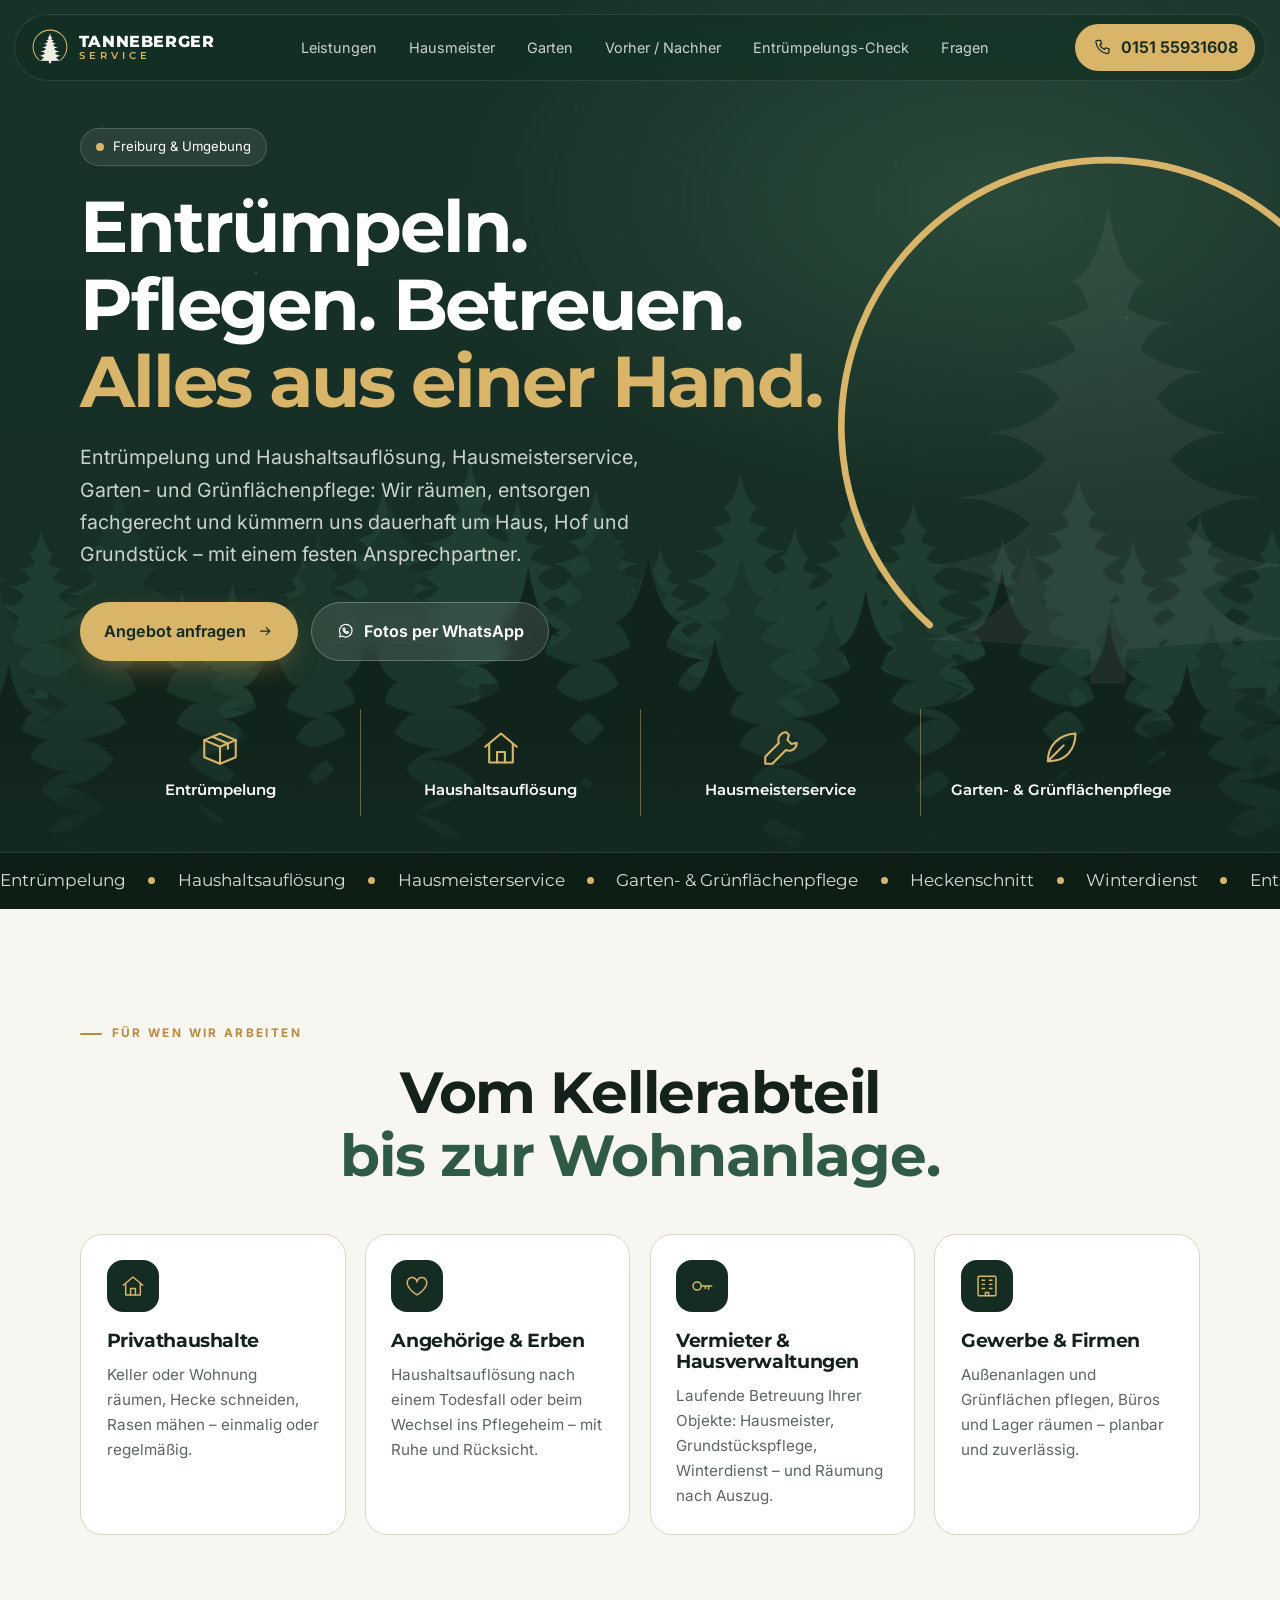
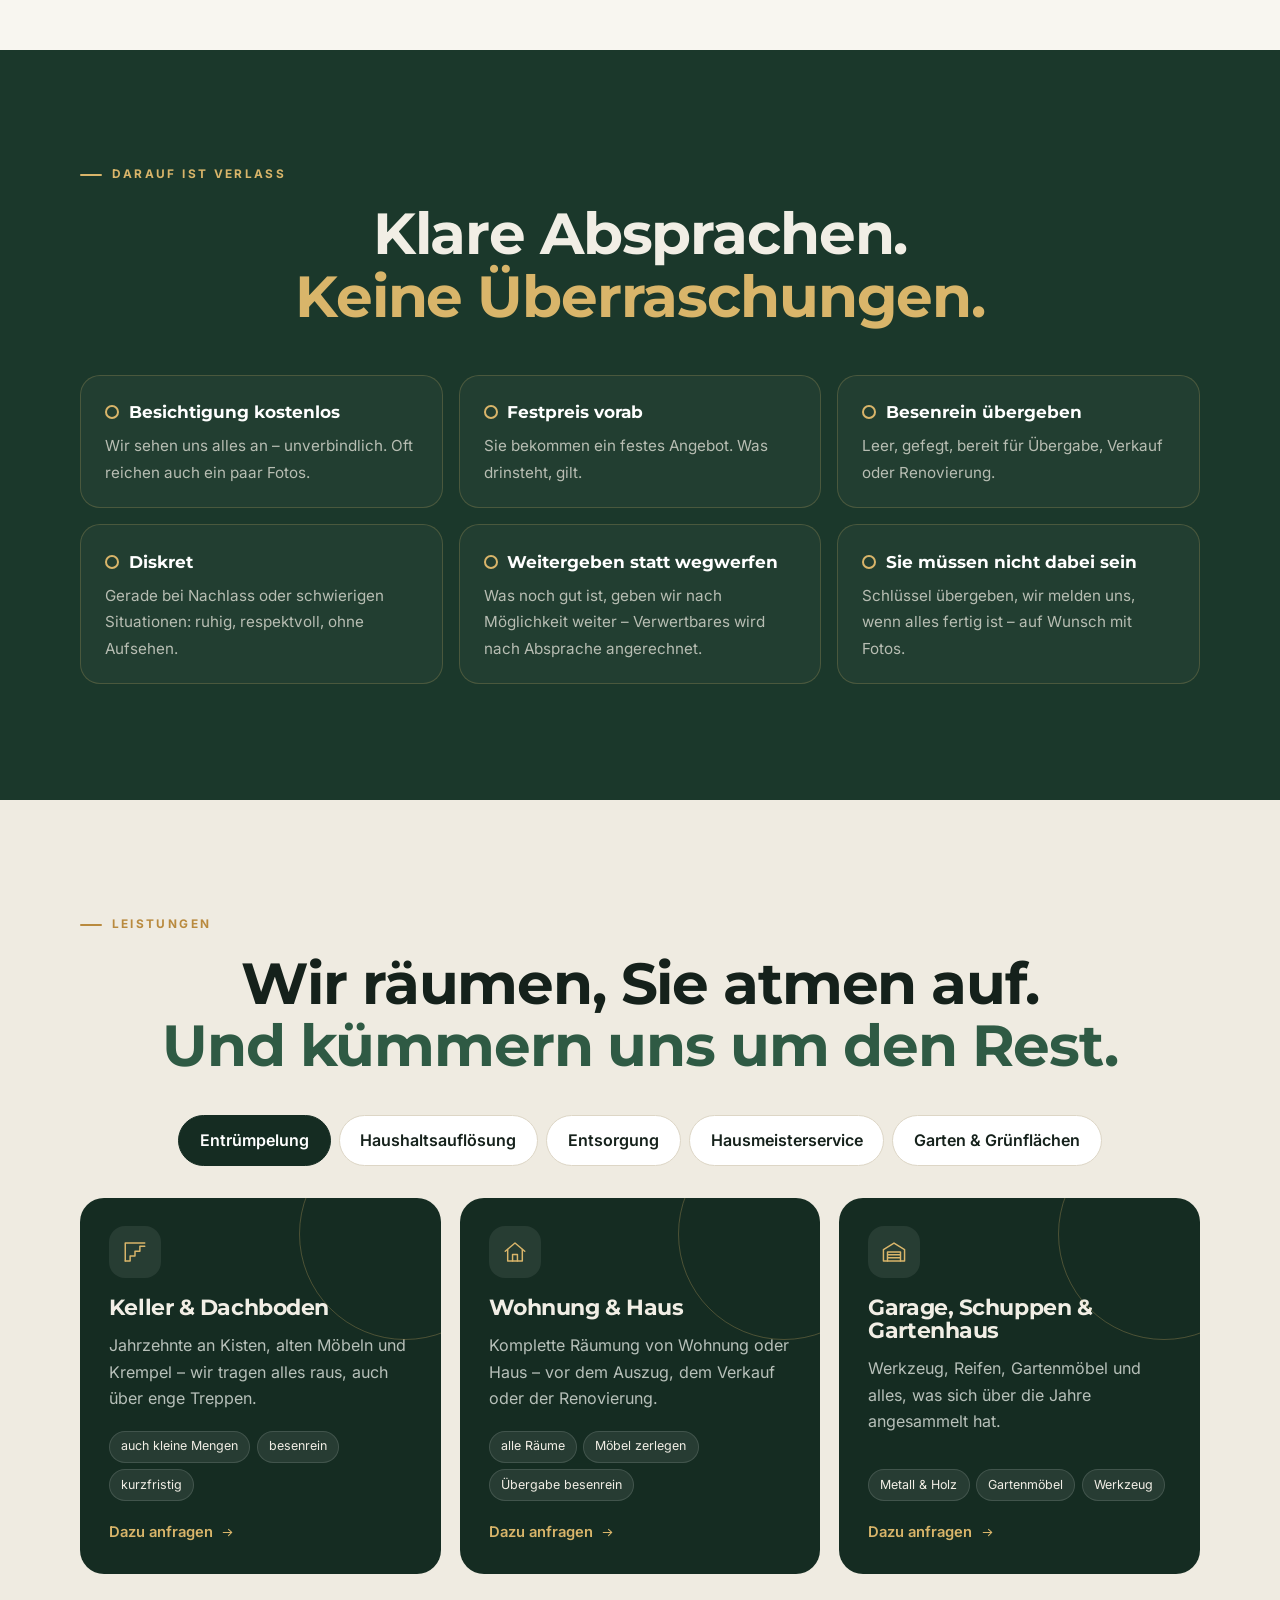
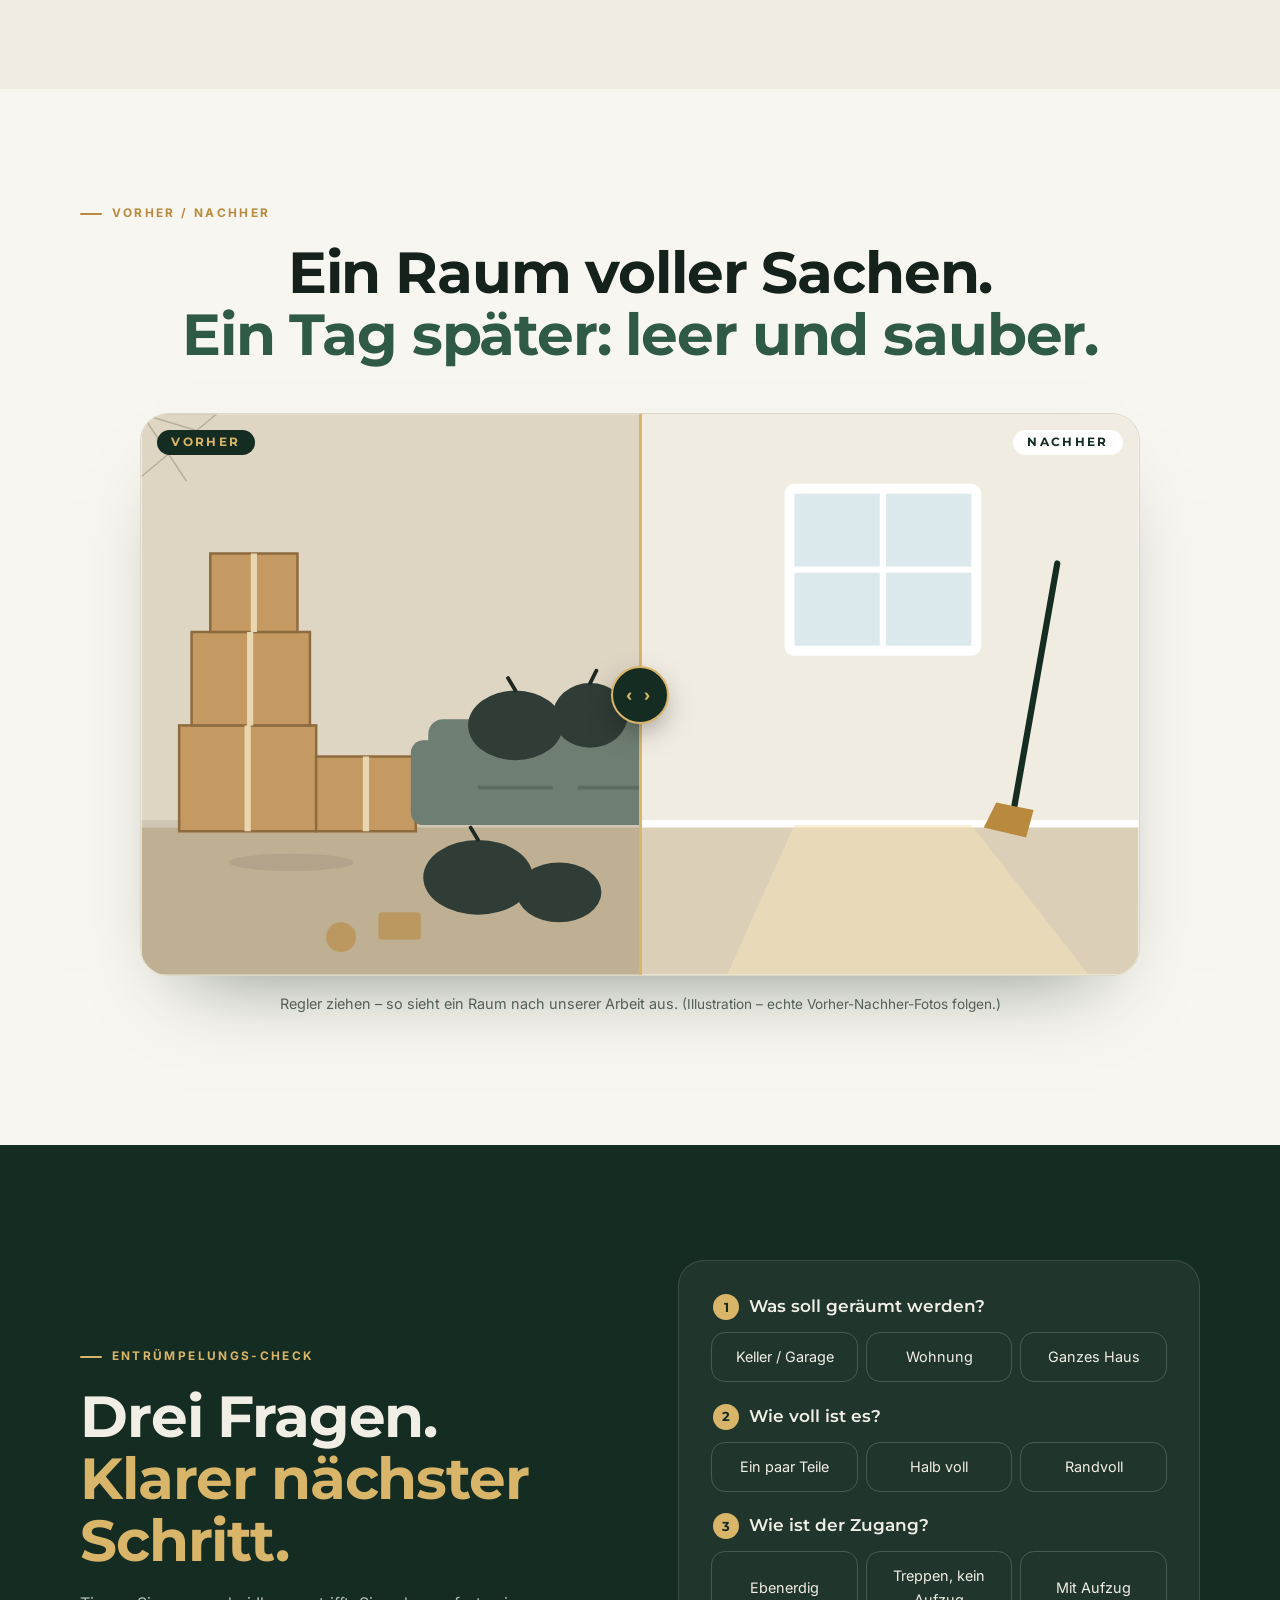
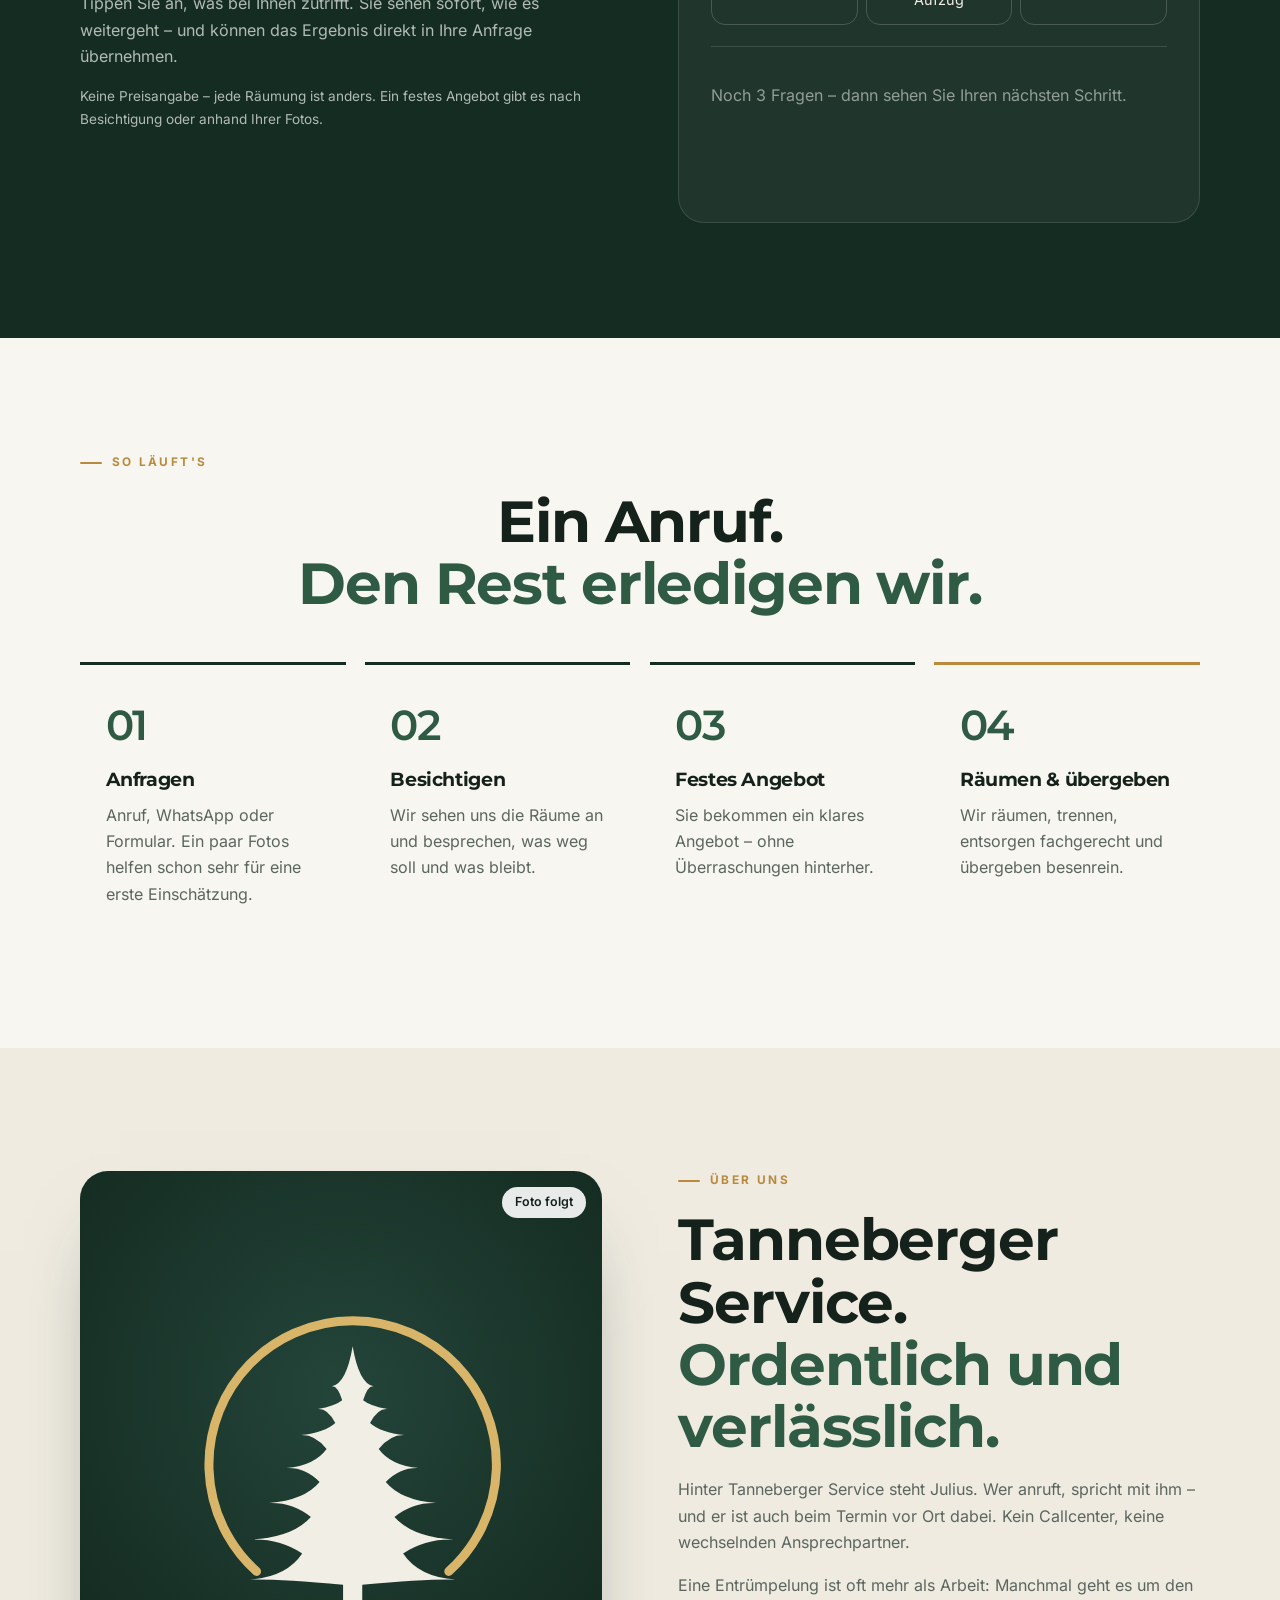
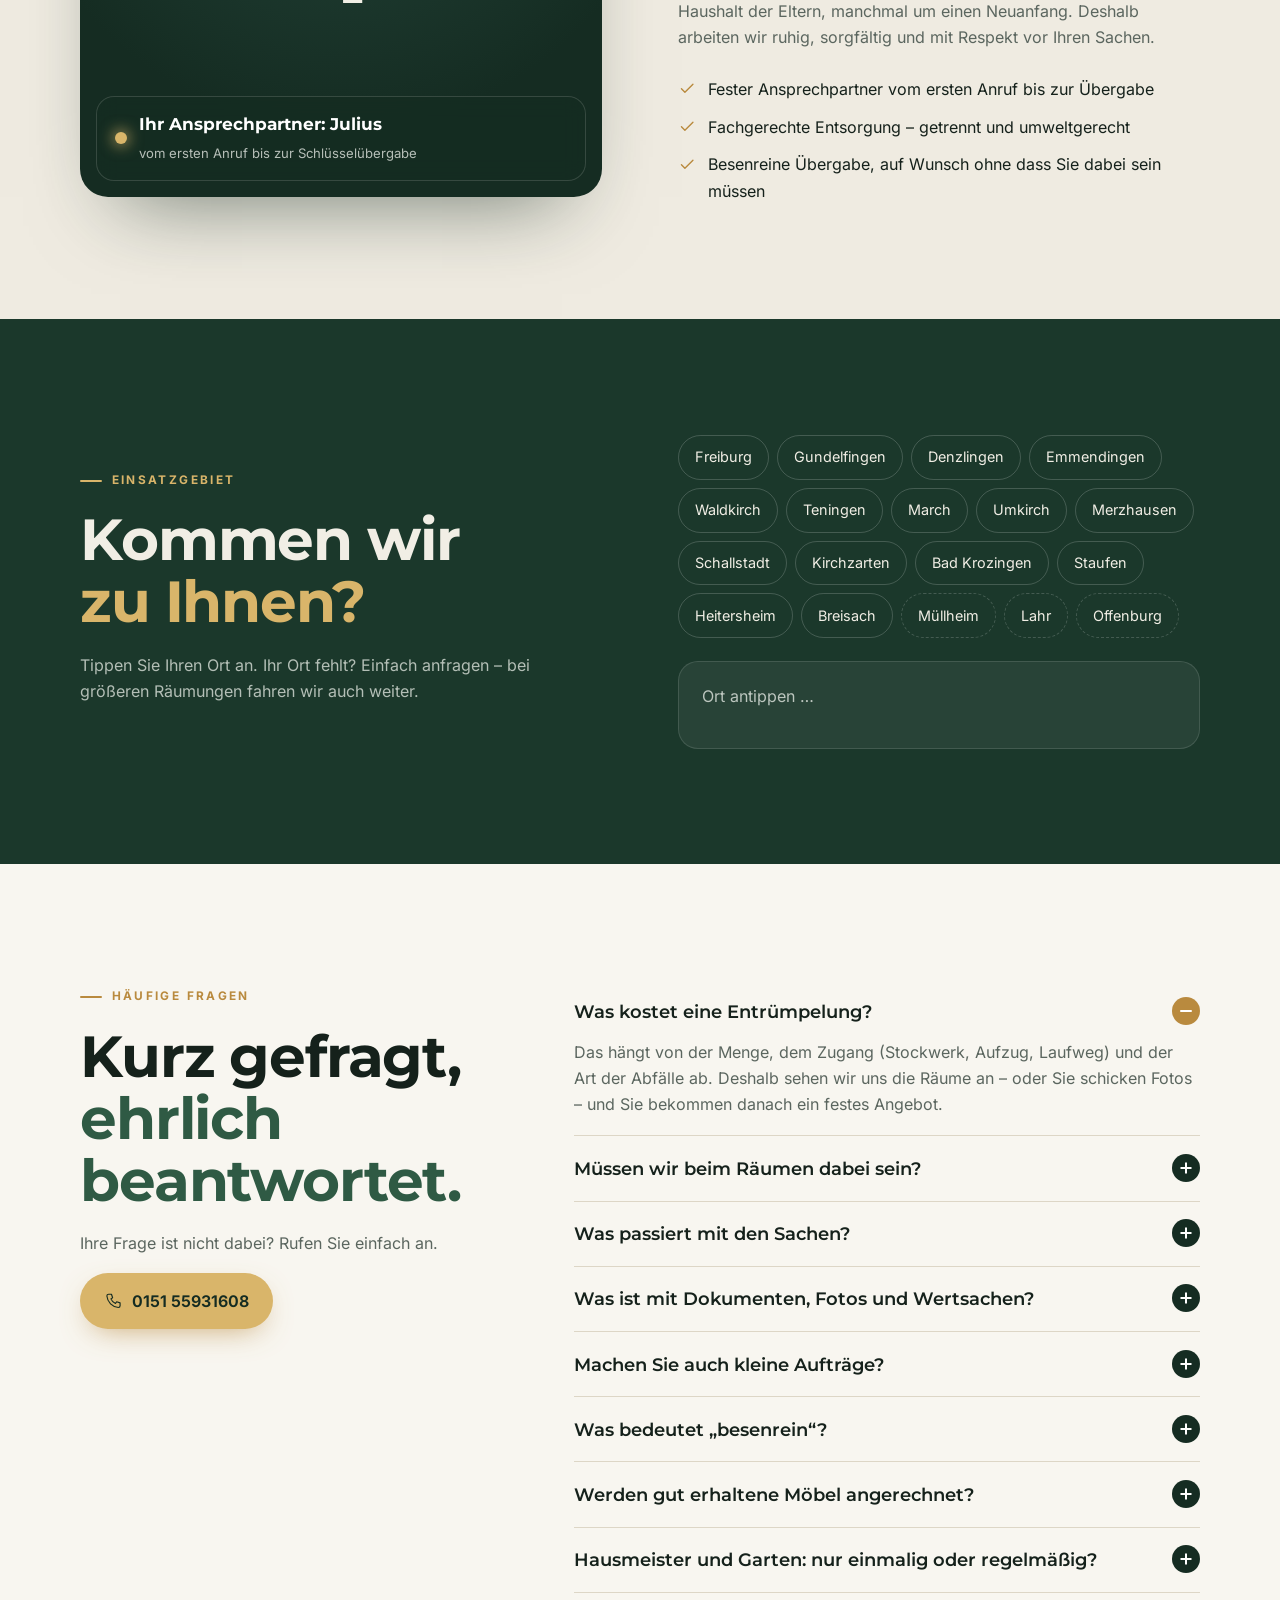
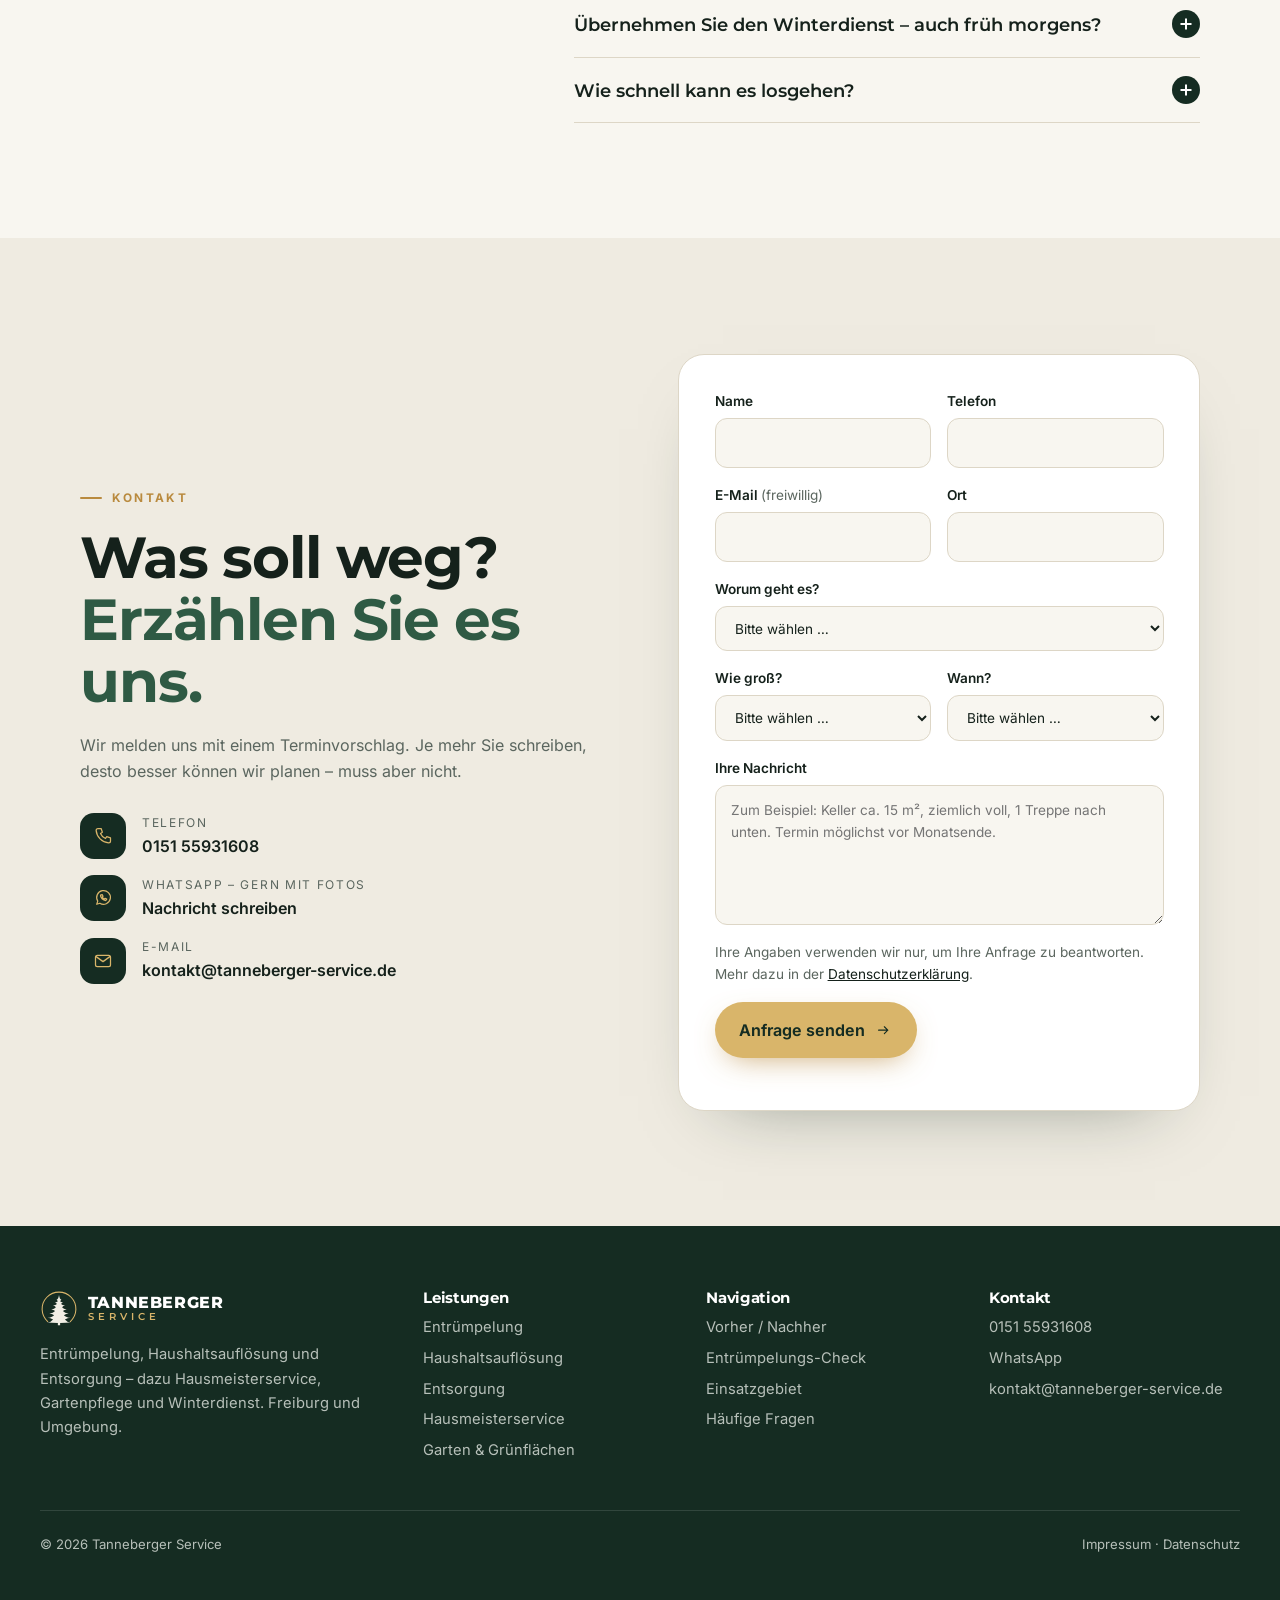
==== commit 4d1b9e44: "Geschäftsfelder wie Visitenkarte: Hausmeisterservice und Garten-/Grünflächenpflege als eigene Bereic" ====
--- a/index.html
+++ b/index.html
@@ -45,7 +45,8 @@
     </a>
     <nav class="pille" aria-label="Hauptmenü">
       <a href="#leistungen" data-spy="leistungen">Leistungen</a>
-      <a href="#leistungen" data-bereich="3">Hausmeister &amp; Garten</a>
+      <a href="#leistungen" data-bereich="3">Hausmeister</a>
+      <a href="#leistungen" data-bereich="4">Garten</a>
       <a href="#vorher" data-spy="vorher">Vorher / Nachher</a>
       <a href="#check" data-spy="check">Entrümpelungs-Check</a>
             <a href="#fragen" data-spy="fragen">Fragen</a>
@@ -70,19 +71,20 @@
         <rect x="0" y="380" width="1440" height="140" fill="url(#nebel)"/>
       </svg>
       <div class="held-inhalt">
-        <p class="abzeichen enthuellen"><span class="punkt"></span>Entrümpelung · Entsorgung · Hausmeister · Garten</p>
-        <h1 class="enthuellen"><span class="zeile">Entrümpeln.</span><span class="zeile">Entsorgen.</span><span class="zeile hervor">Besenrein übergeben.</span></h1>
-        <p class="held-text enthuellen">Vom vollen Keller bis zur kompletten Haushaltsauflösung: Wir räumen, trennen, entsorgen fachgerecht – und übergeben die Räume sauber. Kostenlose Besichtigung, Festpreis vorab, ein fester Ansprechpartner. Und danach? Kümmern wir uns auf Wunsch auch um Haus, Hof und Garten.</p>
+        <p class="abzeichen enthuellen"><span class="punkt"></span>Freiburg &amp; Umgebung</p>
+        <h1 class="enthuellen"><span class="zeile">Entrümpeln.</span><span class="zeile">Pflegen. Betreuen.</span><span class="zeile hervor">Alles aus einer Hand.</span></h1>
+        <p class="held-text enthuellen">Entrümpelung und Haushaltsauflösung, Hausmeisterservice, Garten- und Grünflächenpflege: Wir räumen, entsorgen fachgerecht und kümmern uns dauerhaft um Haus, Hof und Grundstück – mit einem festen Ansprechpartner.</p>
         <div class="knoepfe enthuellen">
-          <a class="knopf gold" href="#kontakt">Besichtigung anfragen <svg class="icon" fill="none" stroke="currentColor" stroke-width="2" stroke-linecap="round" stroke-linejoin="round"><use href="#i-pfeil"/></svg></a>
+          <a class="knopf gold" href="#kontakt">Angebot anfragen <svg class="icon" fill="none" stroke="currentColor" stroke-width="2" stroke-linecap="round" stroke-linejoin="round"><use href="#i-pfeil"/></svg></a>
           <a class="knopf glas" data-wa href="#kontakt"><svg class="icon" fill="none" stroke="currentColor" stroke-width="2" stroke-linecap="round" stroke-linejoin="round"><use href="#i-wa"/></svg> Fotos per WhatsApp</a>
         </div>
-        <ul class="held-fakten enthuellen">
-          <li><b>1</b><span>fester Ansprechpartner</span></li>
-          <li><b data-anzahl-leistungen>9</b><span>Leistungen aus einer Hand</span></li>
-          <li><b data-anzahl-orte>14</b><span>Orte im Einsatzgebiet</span></li>
-        </ul>
-      </div>
+      </div>
+      <nav class="felder" aria-label="Geschäftsfelder">
+        <a href="#leistungen" data-bereich="0"><svg class="icon" fill="none" stroke="currentColor" stroke-width="1.6" stroke-linecap="round" stroke-linejoin="round"><use href="#i-karton"/></svg><span>Entrümpelung</span></a>
+        <a href="#leistungen" data-bereich="1"><svg class="icon" fill="none" stroke="currentColor" stroke-width="1.6" stroke-linecap="round" stroke-linejoin="round"><use href="#i-haus"/></svg><span>Haushalts&shy;auflösung</span></a>
+        <a href="#leistungen" data-bereich="3"><svg class="icon" fill="none" stroke="currentColor" stroke-width="1.6" stroke-linecap="round" stroke-linejoin="round"><use href="#i-werkzeug"/></svg><span>Hausmeister&shy;service</span></a>
+        <a href="#leistungen" data-bereich="4"><svg class="icon" fill="none" stroke="currentColor" stroke-width="1.6" stroke-linecap="round" stroke-linejoin="round"><use href="#i-laub"/></svg><span>Garten- &amp; Grünflächenpflege</span></a>
+      </nav>
       <div class="laufband" aria-hidden="true"><div class="laufband-spur" data-laufband></div></div>
     </section>
 
@@ -90,12 +92,12 @@
     <section class="hell">
       <div class="rahmen">
         <p class="vorzeile mittig enthuellen">Für wen wir arbeiten</p>
-        <h2 class="gross-titel mittig enthuellen">Vom Kellerabteil<br /><em>bis zum ganzen Haus.</em></h2>
+        <h2 class="gross-titel mittig enthuellen">Vom Kellerabteil<br /><em>bis zur Wohnanlage.</em></h2>
         <div class="vier">
-          <article class="gruppe enthuellen"><span class="kreis"><svg class="icon" fill="none" stroke="currentColor" stroke-width="1.8" stroke-linecap="round" stroke-linejoin="round"><use href="#i-haus"/></svg></span><h3>Privathaushalte</h3><p>Keller, Dachboden oder Garage endlich wieder frei – oder die ganze Wohnung vor dem Auszug.</p></article>
+          <article class="gruppe enthuellen"><span class="kreis"><svg class="icon" fill="none" stroke="currentColor" stroke-width="1.8" stroke-linecap="round" stroke-linejoin="round"><use href="#i-haus"/></svg></span><h3>Privathaushalte</h3><p>Keller oder Wohnung räumen, Hecke schneiden, Rasen mähen – einmalig oder regelmäßig.</p></article>
           <article class="gruppe enthuellen" style="--v:80ms"><span class="kreis"><svg class="icon" fill="none" stroke="currentColor" stroke-width="1.8" stroke-linecap="round" stroke-linejoin="round"><use href="#i-herz"/></svg></span><h3>Angehörige &amp; Erben</h3><p>Haushaltsauflösung nach einem Todesfall oder beim Wechsel ins Pflegeheim – mit Ruhe und Rücksicht.</p></article>
-          <article class="gruppe enthuellen" style="--v:160ms"><span class="kreis"><svg class="icon" fill="none" stroke="currentColor" stroke-width="1.8" stroke-linecap="round" stroke-linejoin="round"><use href="#i-schluessel"/></svg></span><h3>Vermieter &amp; Hausverwaltungen</h3><p>Wohnung nach Auszug geräumt und besenrein – und auf Wunsch laufende Betreuung: Hausmeister, Grünpflege, Winterdienst.</p></article>
-          <article class="gruppe enthuellen" style="--v:240ms"><span class="kreis"><svg class="icon" fill="none" stroke="currentColor" stroke-width="1.8" stroke-linecap="round" stroke-linejoin="round"><use href="#i-buero"/></svg></span><h3>Gewerbe &amp; Makler</h3><p>Büros, Lager und Ladenflächen räumen – planbar, zum vereinbarten Termin, ohne Stillstand.</p></article>
+          <article class="gruppe enthuellen" style="--v:160ms"><span class="kreis"><svg class="icon" fill="none" stroke="currentColor" stroke-width="1.8" stroke-linecap="round" stroke-linejoin="round"><use href="#i-schluessel"/></svg></span><h3>Vermieter &amp; Hausverwaltungen</h3><p>Laufende Betreuung Ihrer Objekte: Hausmeister, Grundstückspflege, Winterdienst – und Räumung nach Auszug.</p></article>
+          <article class="gruppe enthuellen" style="--v:240ms"><span class="kreis"><svg class="icon" fill="none" stroke="currentColor" stroke-width="1.8" stroke-linecap="round" stroke-linejoin="round"><use href="#i-buero"/></svg></span><h3>Gewerbe &amp; Firmen</h3><p>Außenanlagen und Grünflächen pflegen, Büros und Lager räumen – planbar und zuverlässig.</p></article>
         </div>
       </div>
     </section>
@@ -441,26 +443,26 @@
         ]
       },
       {
-        "name": "Hausmeister & Garten",
+        "name": "Hausmeisterservice",
         "leistungen": [
           {
             "icon": "i-werkzeug",
             "titel": "Hausmeisterservice",
-            "text": "Regelmäßige Kontrollgänge, Mülltonnen raus und rein, Leuchtmittel wechseln, kleine Handgriffe – und Handwerker begleiten, wenn etwas Größeres ansteht.",
-            "punkte": [
+            "text": "Regelmäßige Kontrollgänge, Mülltonnen raus und rein, Leuchtmittel wechseln, kleine Handgriffe – zuverlässig im festen Turnus.",
+            "punkte": [
+              "wöchentlich oder monatlich",
               "Privat & Vermieter",
-              "fester Turnus",
               "Vertretung im Urlaub"
             ]
           },
           {
-            "icon": "i-rasen",
-            "titel": "Garten- & Grünflächenpflege",
-            "text": "Rasen mähen, Hecken und Sträucher schneiden, Beete und Wege von Unkraut befreien, Laub entfernen – einmalig oder dauerhaft.",
-            "punkte": [
-              "Heckenschnitt",
-              "Rasen & Beete",
-              "Grünschnitt inklusive"
+            "icon": "i-schluessel",
+            "titel": "Objektbetreuung",
+            "text": "Für Vermieter und Hausverwaltungen: Ansprechpartner vor Ort, Handwerker begleiten, Schäden melden, bei Wohnungsübergaben dabei.",
+            "punkte": [
+              "Wohnanlagen",
+              "Handwerker koordinieren",
+              "kurze Wege"
             ]
           },
           {
@@ -471,6 +473,41 @@
               "früh morgens",
               "auch am Wochenende",
               "nach Absprache"
+            ]
+          }
+        ]
+      },
+      {
+        "name": "Garten & Grünflächen",
+        "leistungen": [
+          {
+            "icon": "i-rasen",
+            "titel": "Rasen & Beete",
+            "text": "Rasen mähen und vertikutieren, Beete von Unkraut befreien, Kanten sauber halten – damit der Garten das ganze Jahr gepflegt aussieht.",
+            "punkte": [
+              "einmalig oder im Abo",
+              "Privatgärten",
+              "Wohnanlagen"
+            ]
+          },
+          {
+            "icon": "i-laub",
+            "titel": "Hecken- & Strauchschnitt",
+            "text": "Hecken in Form, Sträucher zurückgeschnitten, kleine Gehölze ausgelichtet – der Grünschnitt kommt gleich mit.",
+            "punkte": [
+              "Formschnitt",
+              "Rückschnitt",
+              "Grünschnitt inklusive"
+            ]
+          },
+          {
+            "icon": "i-garage",
+            "titel": "Grundstückspflege",
+            "text": "Laub im Herbst, Wege und Pflaster von Unkraut befreien, Außenanlagen und Stellplätze sauber halten – für Privat, Vermieter und Gewerbe.",
+            "punkte": [
+              "Laub & Wege",
+              "Außenanlagen",
+              "Grünflächen von Firmen"
             ]
           }
         ]
@@ -553,13 +590,12 @@
     "laufband": [
       "Entrümpelung",
       "Haushaltsauflösung",
+      "Hausmeisterservice",
+      "Garten- & Grünflächenpflege",
+      "Heckenschnitt",
+      "Winterdienst",
       "Entsorgung",
       "Besenrein übergeben",
-      "Festpreis nach Besichtigung",
-      "Hausmeisterservice",
-      "Gartenpflege",
-      "Heckenschnitt",
-      "Winterdienst",
       "Fester Ansprechpartner"
     ]
   }
--- a/style.css
+++ b/style.css
@@ -191,6 +191,13 @@
 h1,h2,h3,h4{font-weight:700;letter-spacing:-.02em}
 h1{letter-spacing:-.03em}
 
+/* Geschäftsfelder wie auf der Visitenkarte */
+.felder{position:relative;z-index:2;max-width:1200px;width:100%;margin:0 auto;padding:0 clamp(1.1rem,4vw,2.5rem) 2.2rem;display:grid;grid-template-columns:repeat(4,1fr)}
+.felder a{display:flex;flex-direction:column;align-items:center;gap:.7rem;padding:1.1rem .6rem;text-align:center;text-decoration:none;color:#fff;font:600 .95rem/1.25 "Montserrat";border-left:1px solid rgba(217,181,106,.45);transition:background .2s}
+.felder a:first-child{border-left:0}
+.felder a:hover{background:rgba(255,255,255,.05)}
+.felder .icon{width:42px;height:42px;color:var(--gold-hell)}
+
 /* Versprechen */
 .versprechen{list-style:none;padding:0;margin:3rem 0 0;display:grid;grid-template-columns:repeat(3,1fr);gap:1rem}
 .versprechen li{padding:1.4rem 1.5rem;border-radius:20px;border:1px solid rgba(217,181,106,.22);background:rgba(255,255,255,.03)}
@@ -243,6 +250,7 @@
   .held-inhalt{padding-top:7rem}
   .wahl button{font-size:.8rem;padding:.7rem .35rem}
   .wald{height:62%}
+  .felder{grid-template-columns:1fr 1fr;padding-bottom:1.4rem}.felder a{font-size:.85rem;border-left:0;border-top:1px solid rgba(217,181,106,.3)}.felder .icon{width:32px;height:32px}
   .held-ring{width:88vw;right:-30vw;top:6%;opacity:.55}
   .vn{aspect-ratio:4/3;border-radius:20px}
   .leiste a{font-size:.82rem;padding:.75rem .4rem}
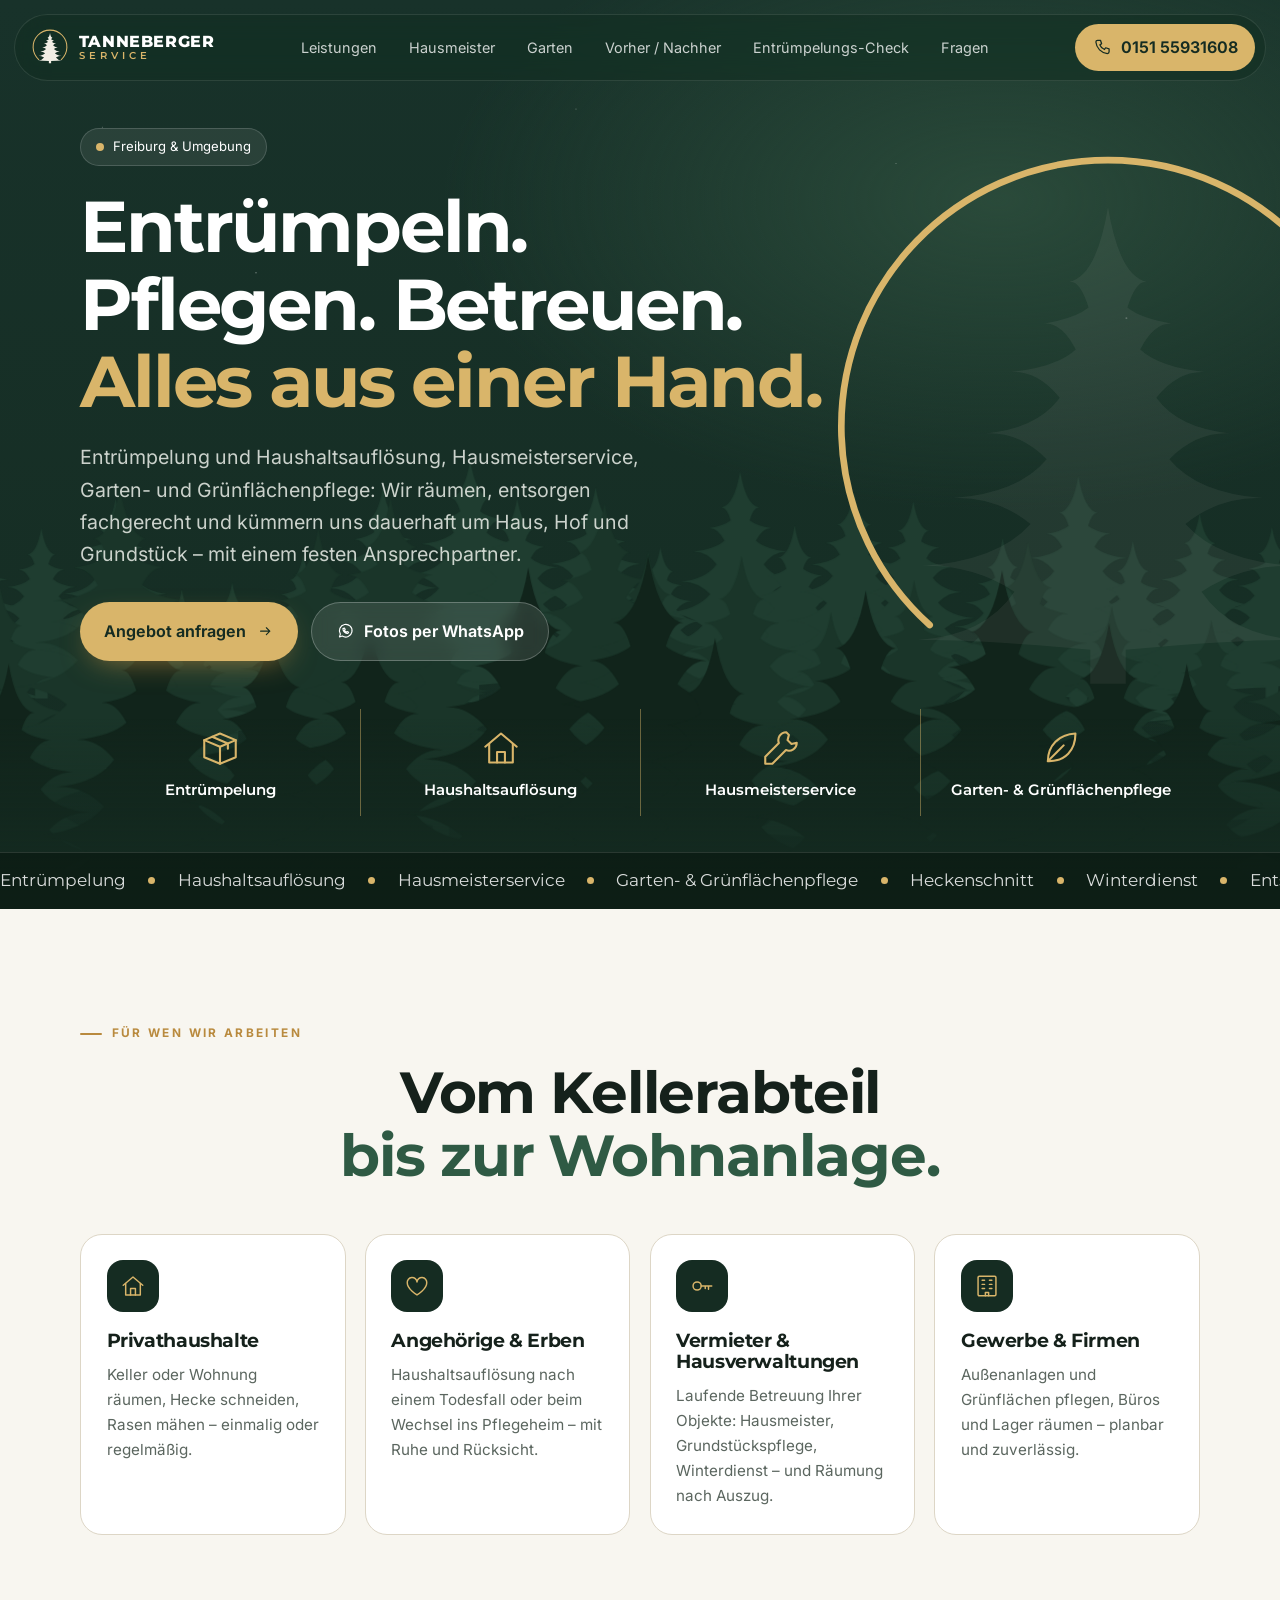
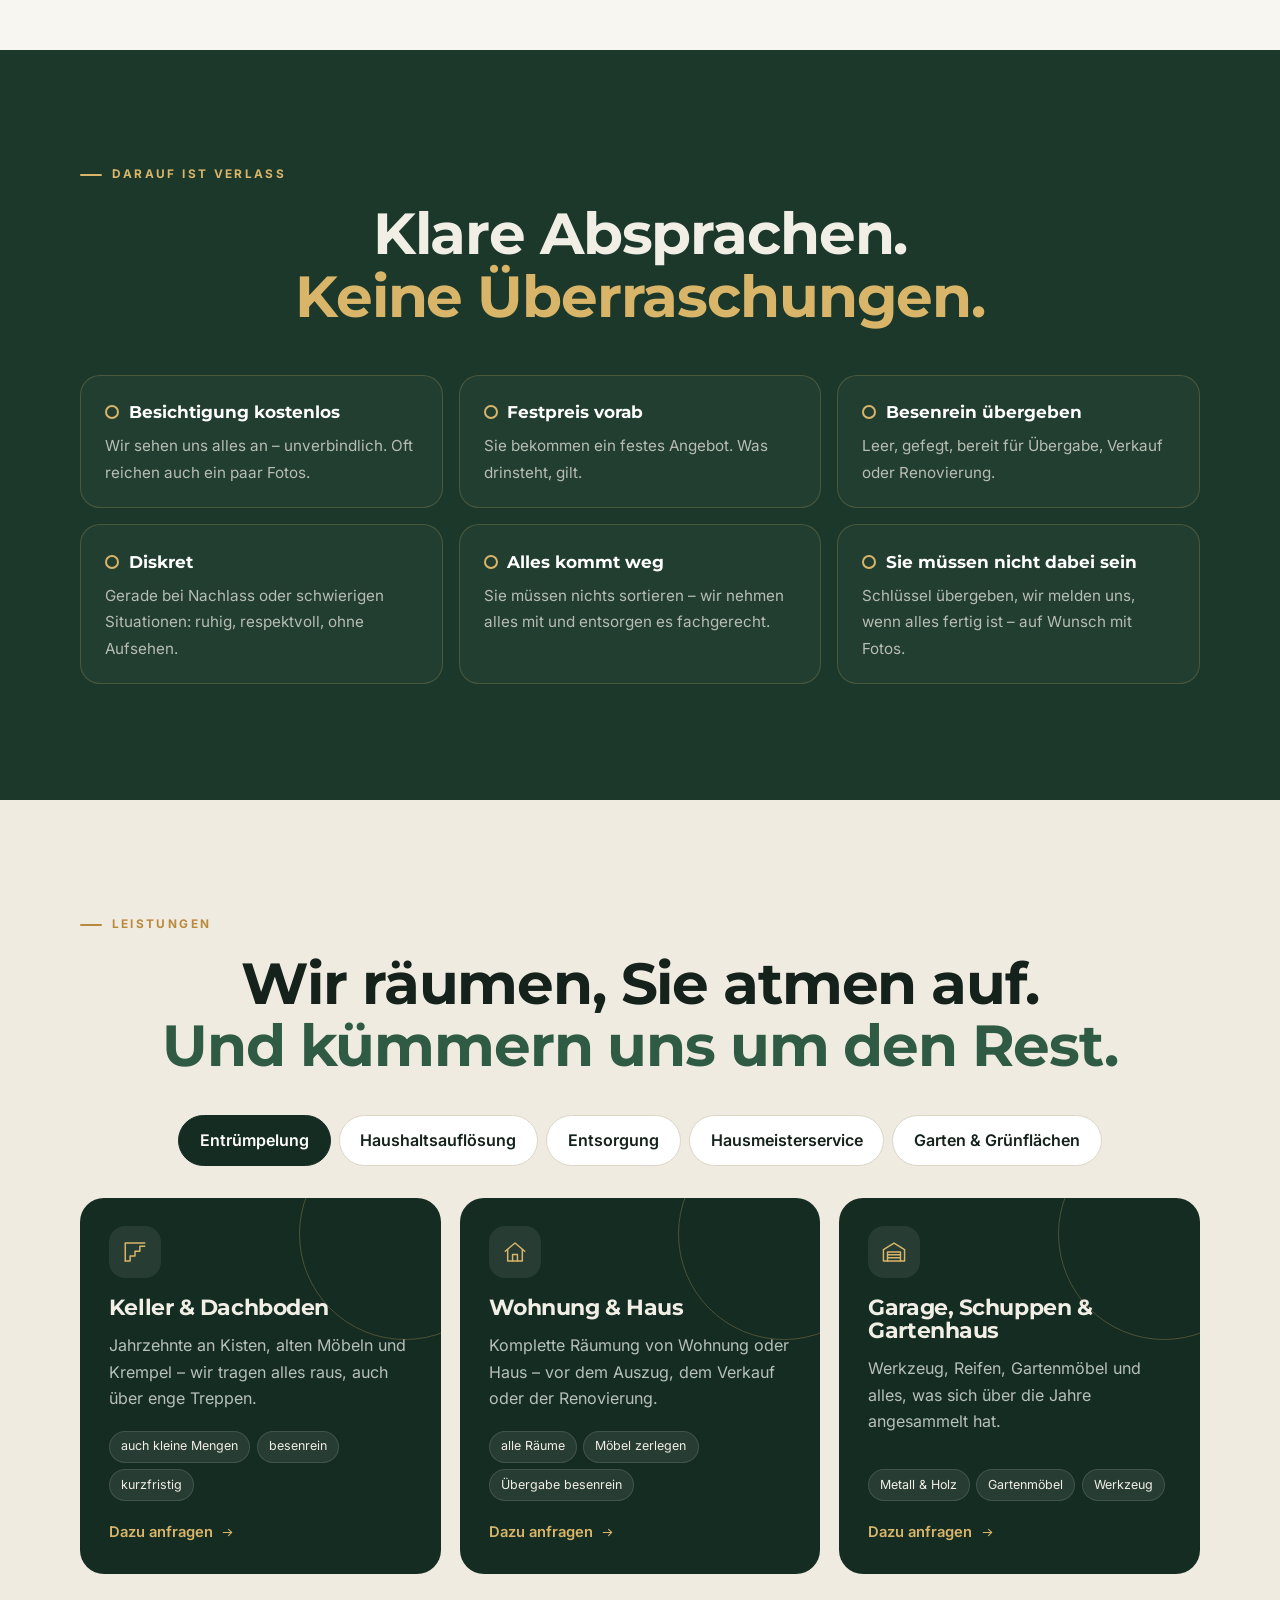
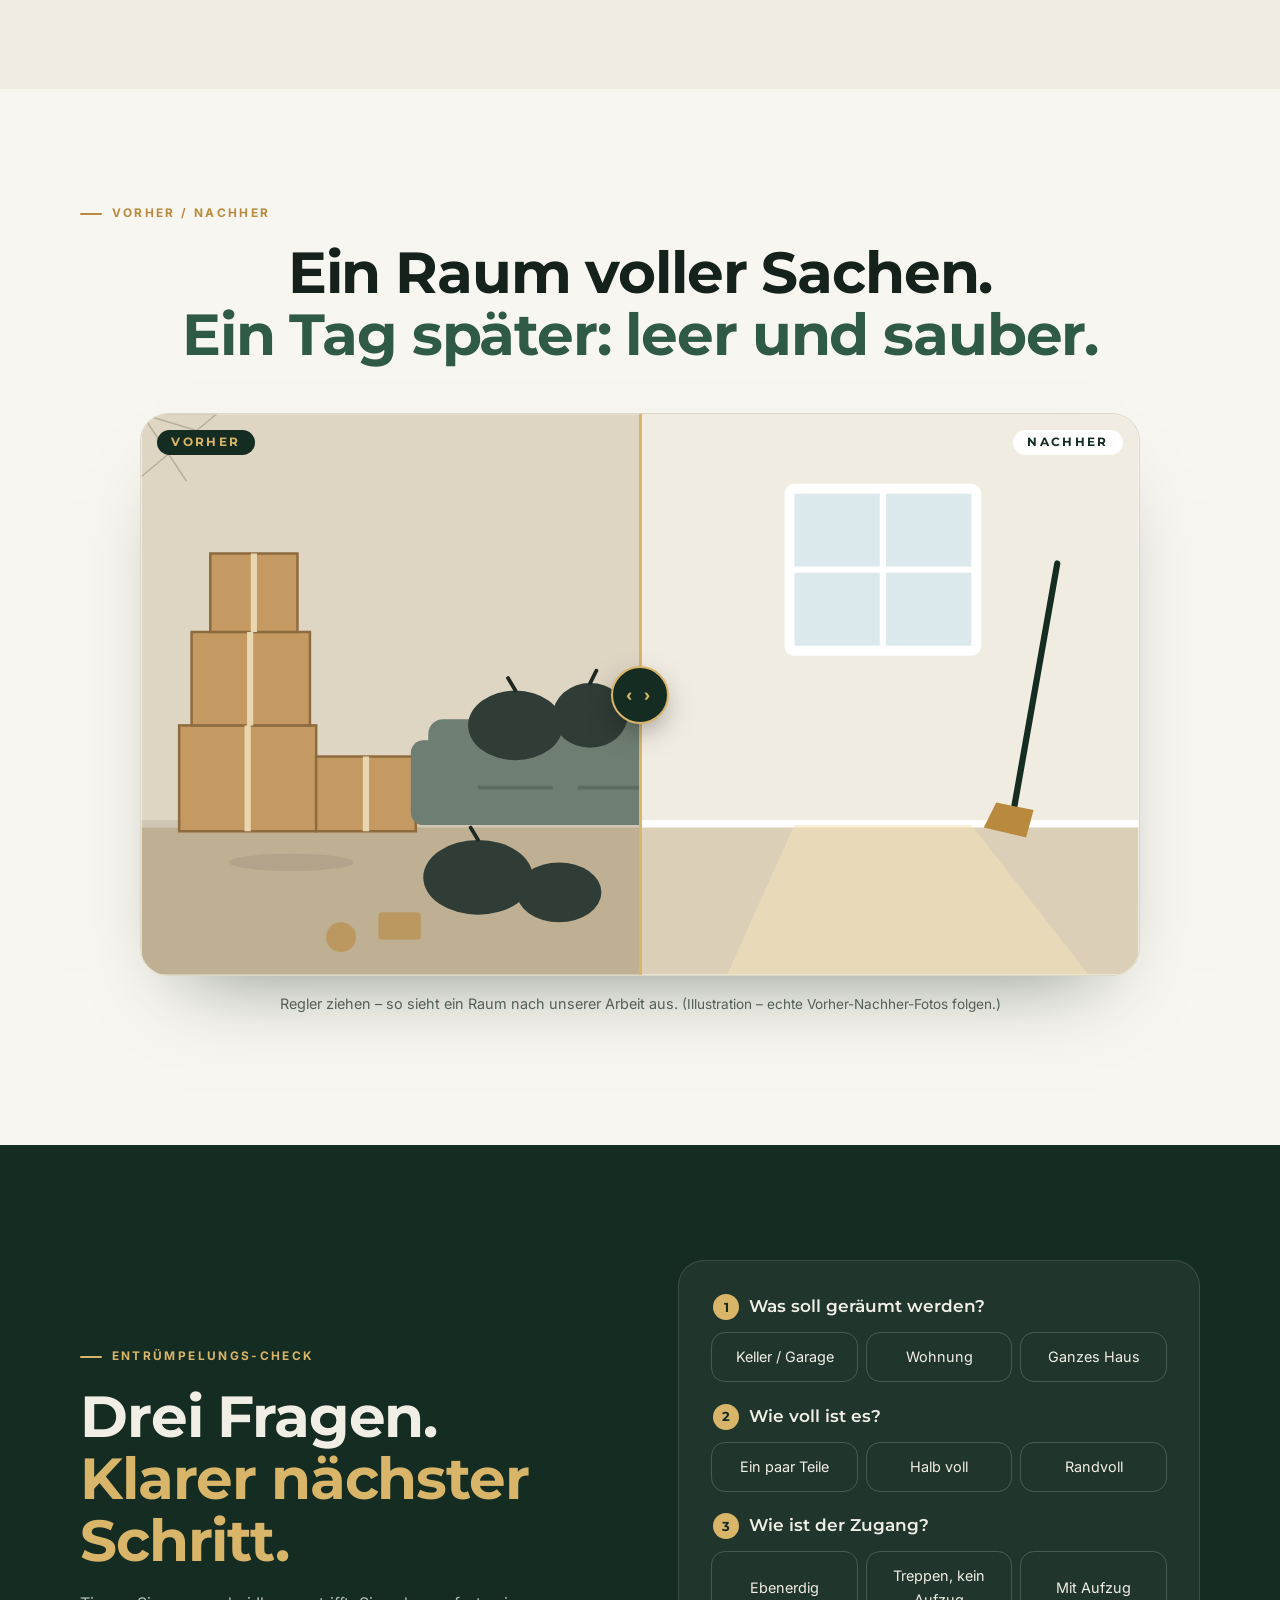
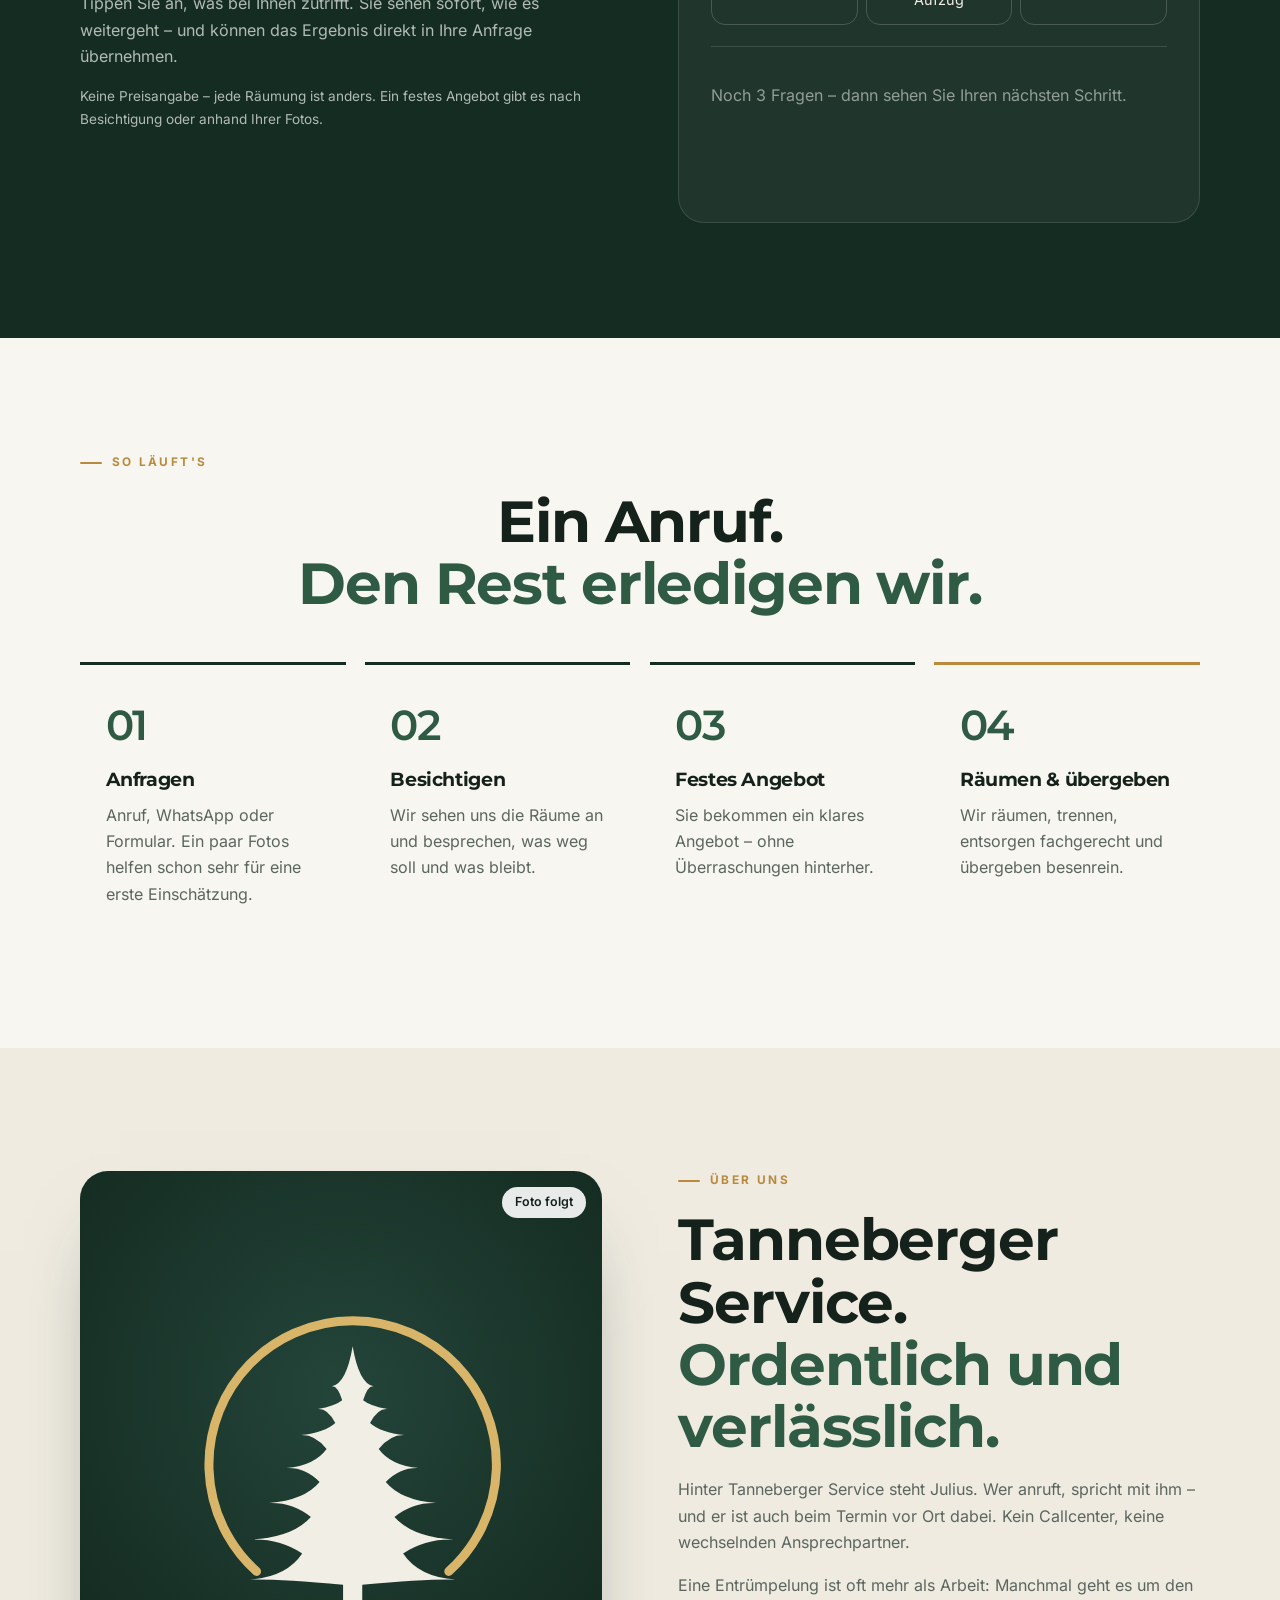
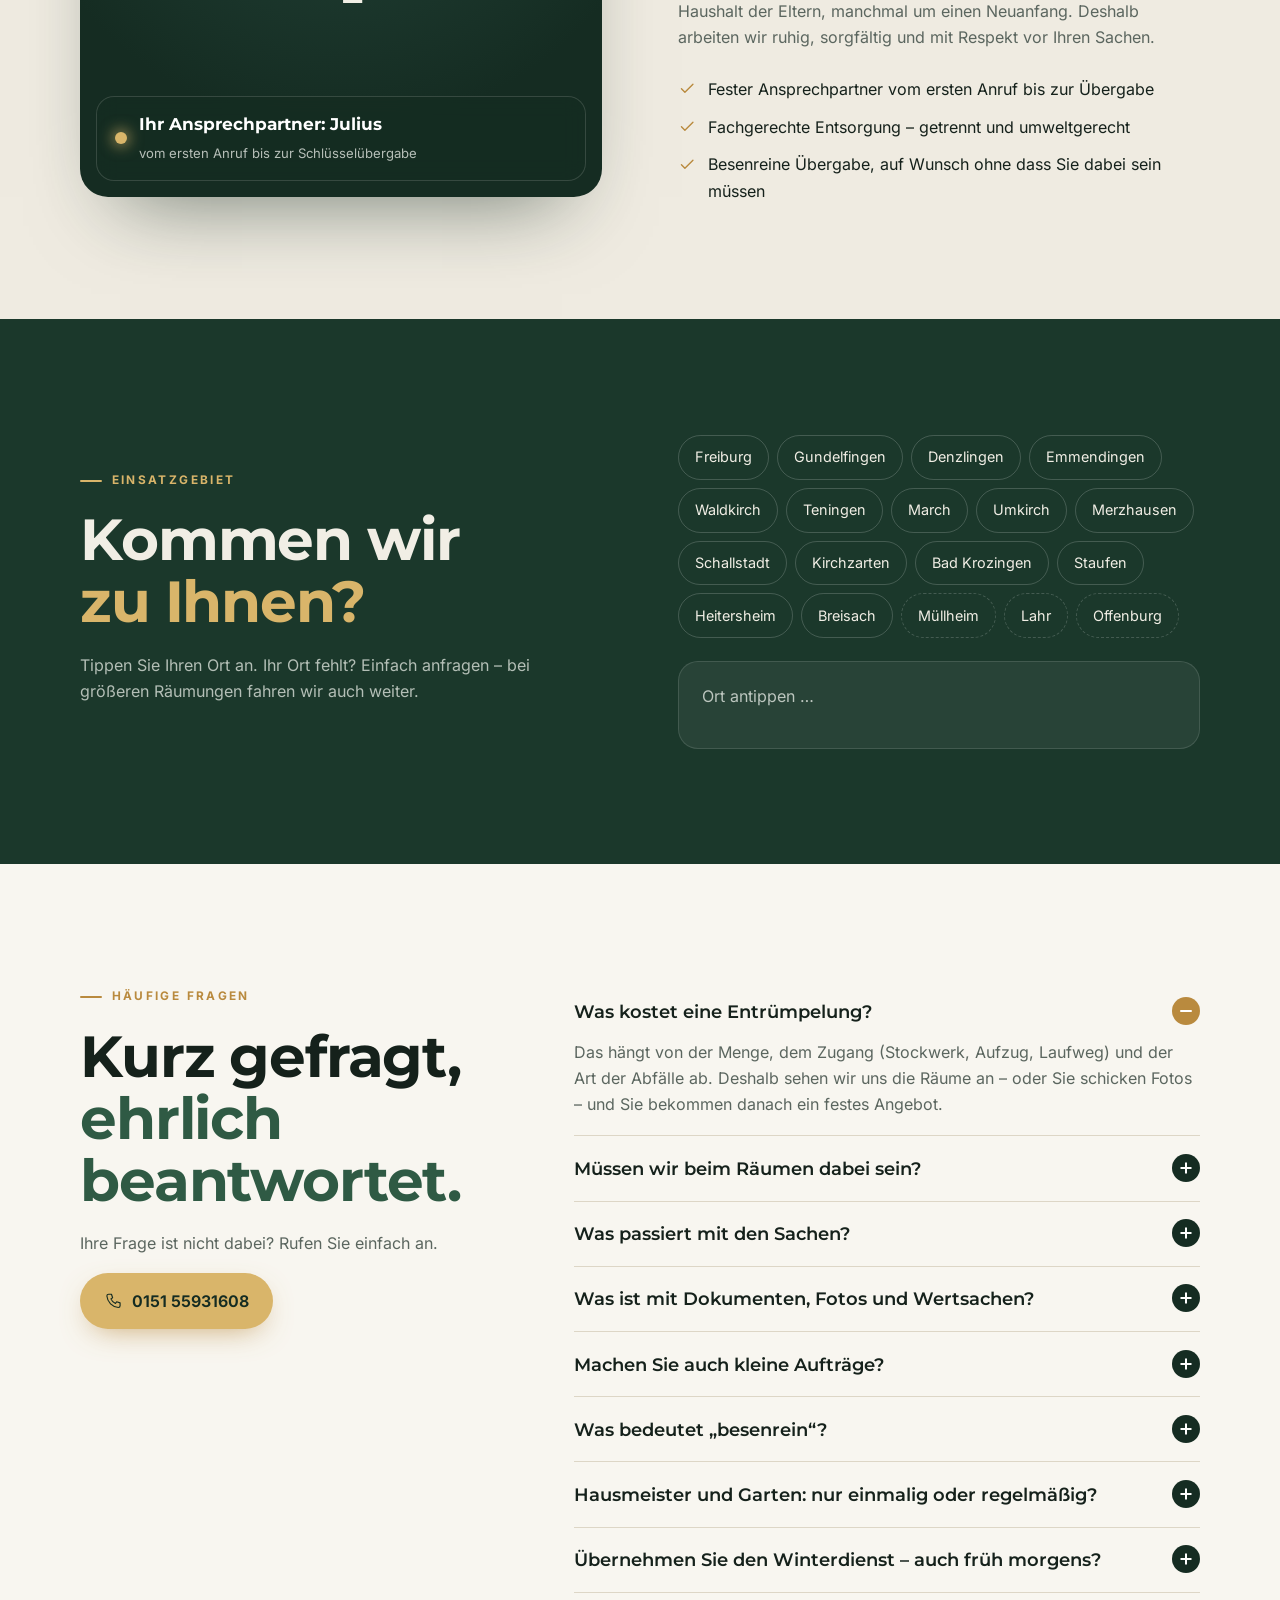
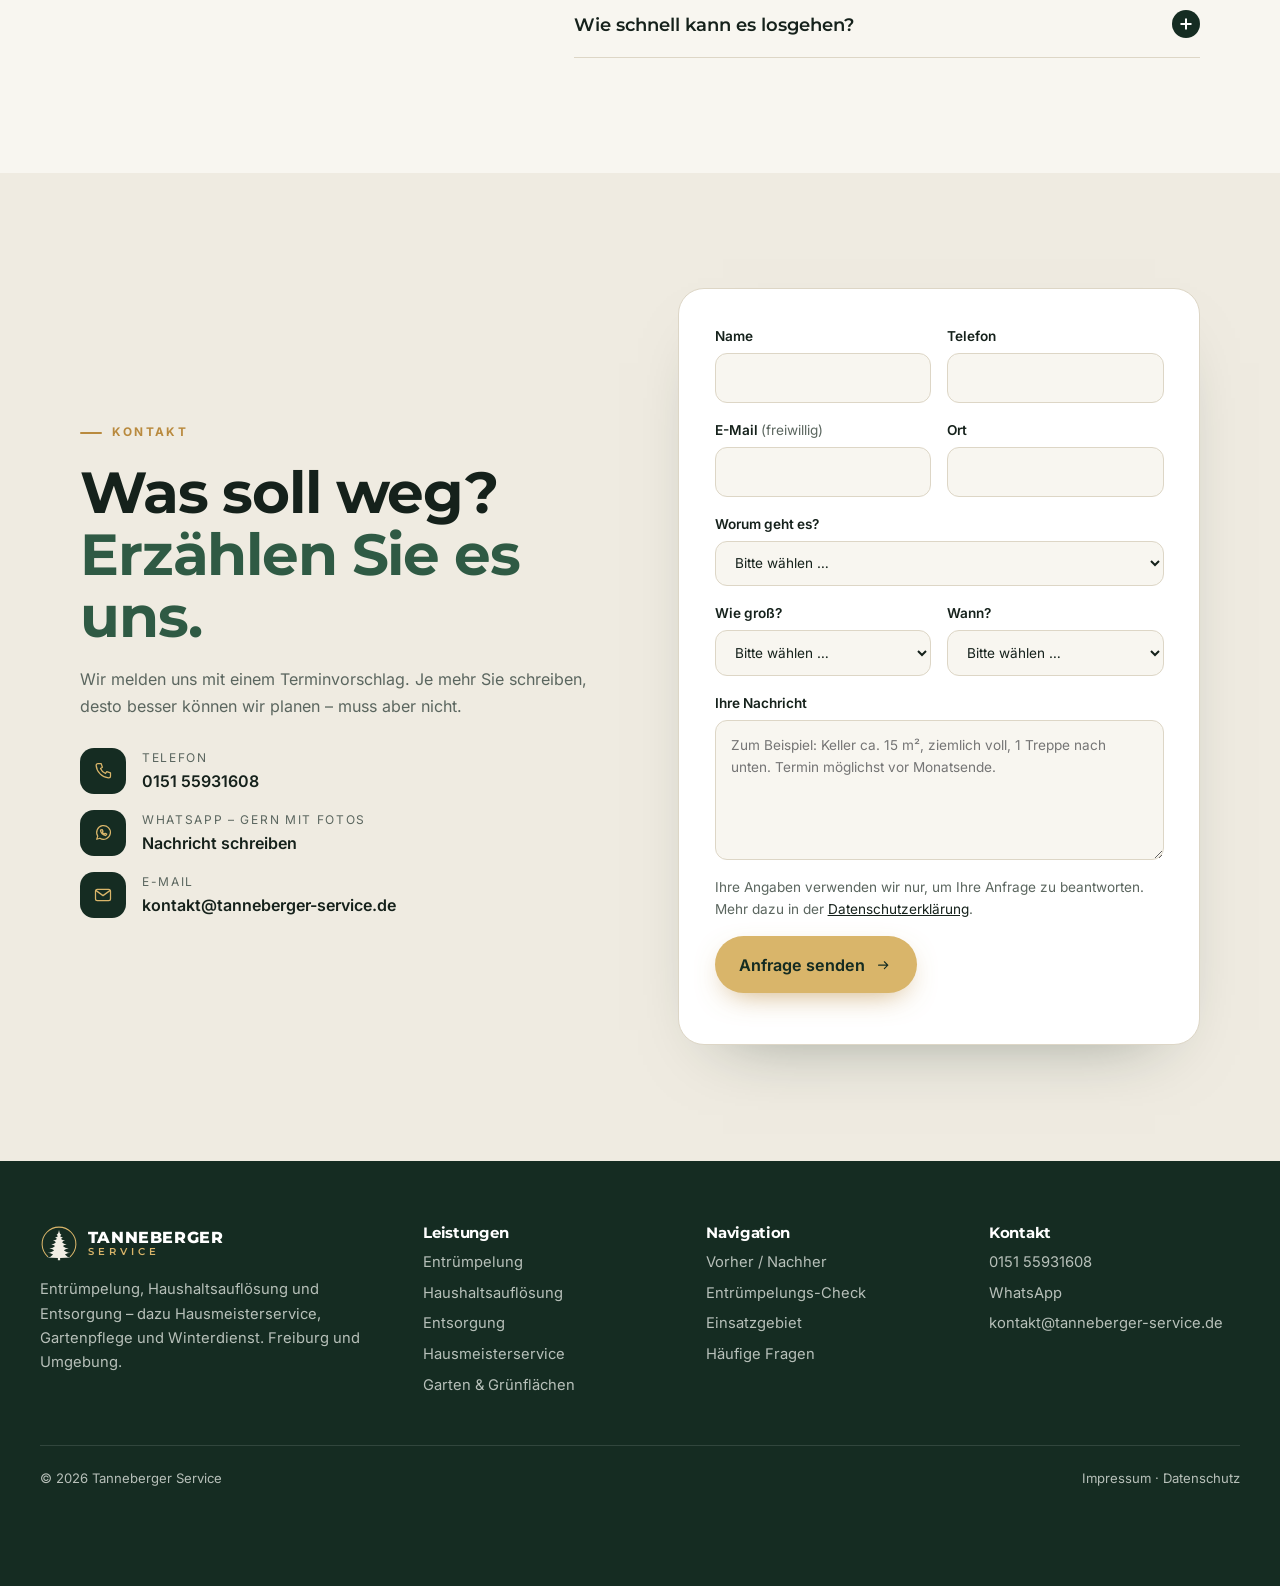
==== commit 742db0d4: "Keine Verwertung/Anrechnung: alles wird entsorgt" ====
--- a/index.html
+++ b/index.html
@@ -112,7 +112,7 @@
           <li class="enthuellen" style="--v:60ms"><b>Festpreis vorab</b><span>Sie bekommen ein festes Angebot. Was drinsteht, gilt.</span></li>
           <li class="enthuellen" style="--v:120ms"><b>Besenrein übergeben</b><span>Leer, gefegt, bereit für Übergabe, Verkauf oder Renovierung.</span></li>
           <li class="enthuellen" style="--v:180ms"><b>Diskret</b><span>Gerade bei Nachlass oder schwierigen Situationen: ruhig, respektvoll, ohne Aufsehen.</span></li>
-          <li class="enthuellen" style="--v:240ms"><b>Weitergeben statt wegwerfen</b><span>Was noch gut ist, geben wir nach Möglichkeit weiter – Verwertbares wird nach Absprache angerechnet.</span></li>
+          <li class="enthuellen" style="--v:240ms"><b>Alles kommt weg</b><span>Sie müssen nichts sortieren – wir nehmen alles mit und entsorgen es fachgerecht.</span></li>
           <li class="enthuellen" style="--v:300ms"><b>Sie müssen nicht dabei sein</b><span>Schlüssel übergeben, wir melden uns, wenn alles fertig ist – auf Wunsch mit Fotos.</span></li>
         </ul>
       </div>
@@ -258,7 +258,6 @@
           <details class="enthuellen"><summary>Was ist mit Dokumenten, Fotos und Wertsachen?<span class="plus"></span></summary><p>Was wir an persönlichen Unterlagen, Fotos oder Wertsachen finden, legen wir beiseite und geben es Ihnen. Sagen Sie uns vorher, wonach wir besonders schauen sollen.</p></details>
           <details class="enthuellen"><summary>Machen Sie auch kleine Aufträge?<span class="plus"></span></summary><p>Ja – auch ein einzelnes Kellerabteil, ein altes Sofa oder ein paar Elektrogeräte. Am schnellsten geht es mit ein paar Fotos per WhatsApp.</p></details>
           <details class="enthuellen"><summary>Was bedeutet „besenrein“?<span class="plus"></span></summary><p>Alle Räume sind leer, Böden gefegt, nichts bleibt zurück. So können Sie die Wohnung direkt übergeben, verkaufen oder renovieren lassen.</p></details>
-          <details class="enthuellen"><summary>Werden gut erhaltene Möbel angerechnet?<span class="plus"></span></summary><p>Was noch verwertbar ist, besprechen wir bei der Besichtigung. Ein Wert kann dann im Angebot berücksichtigt werden – was sich nicht lohnt, entsorgen wir fachgerecht.</p></details>
           <details class="enthuellen"><summary>Hausmeister und Garten: nur einmalig oder regelmäßig?<span class="plus"></span></summary><p>Beides. Einmal den Garten auf Vordermann bringen, die Hecke schneiden oder das Laub weg – oder fest jede Woche bzw. jeden Monat. Grünschnitt nehmen wir gleich mit.</p></details>
           <details class="enthuellen"><summary>Übernehmen Sie den Winterdienst – auch früh morgens?<span class="plus"></span></summary><p>Ja, Räumen und Streuen von Gehwegen und Zufahrten nach Absprache, auch früh morgens und am Wochenende. Die Einzelheiten halten wir vorher schriftlich fest.</p></details>
           <details class="enthuellen"><summary>Wie schnell kann es losgehen?<span class="plus"></span></summary><p>Rufen Sie an oder schreiben Sie uns – wir melden uns kurzfristig mit einem Termin für die Besichtigung.</p></details>
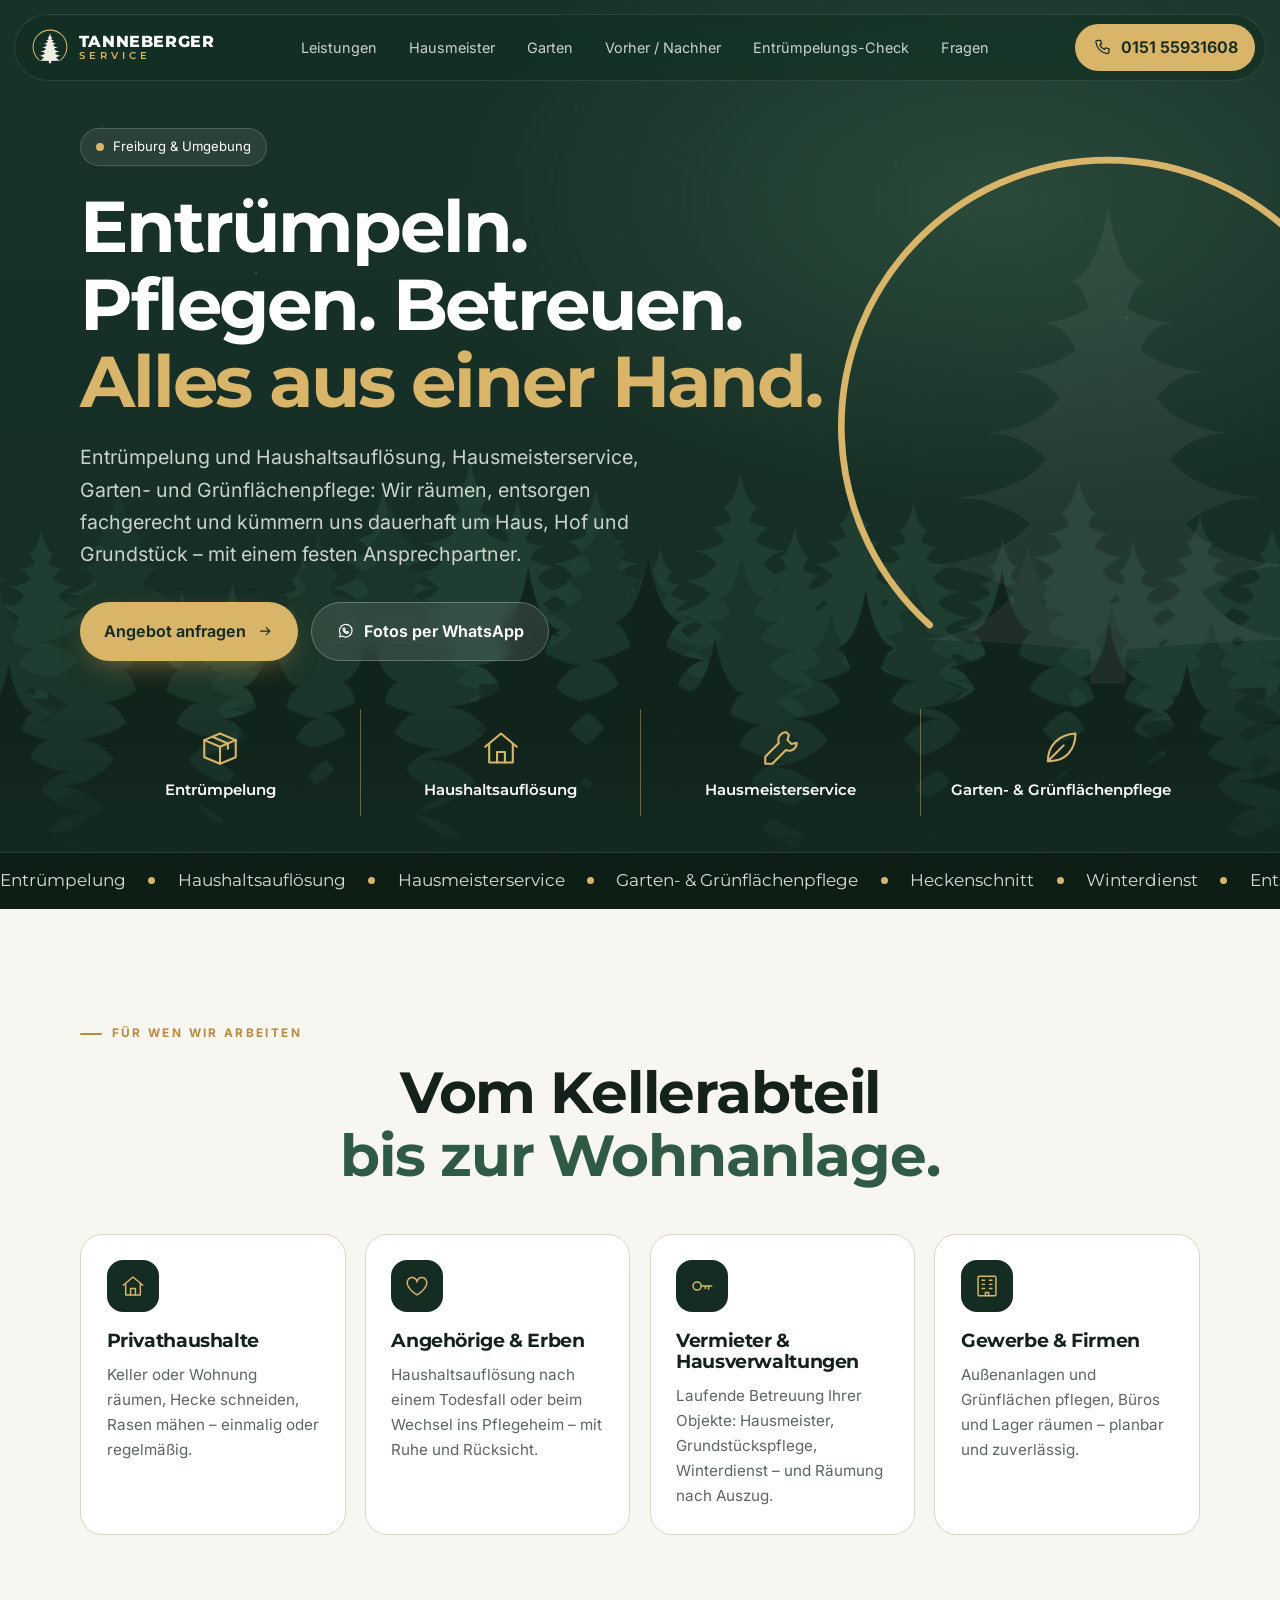
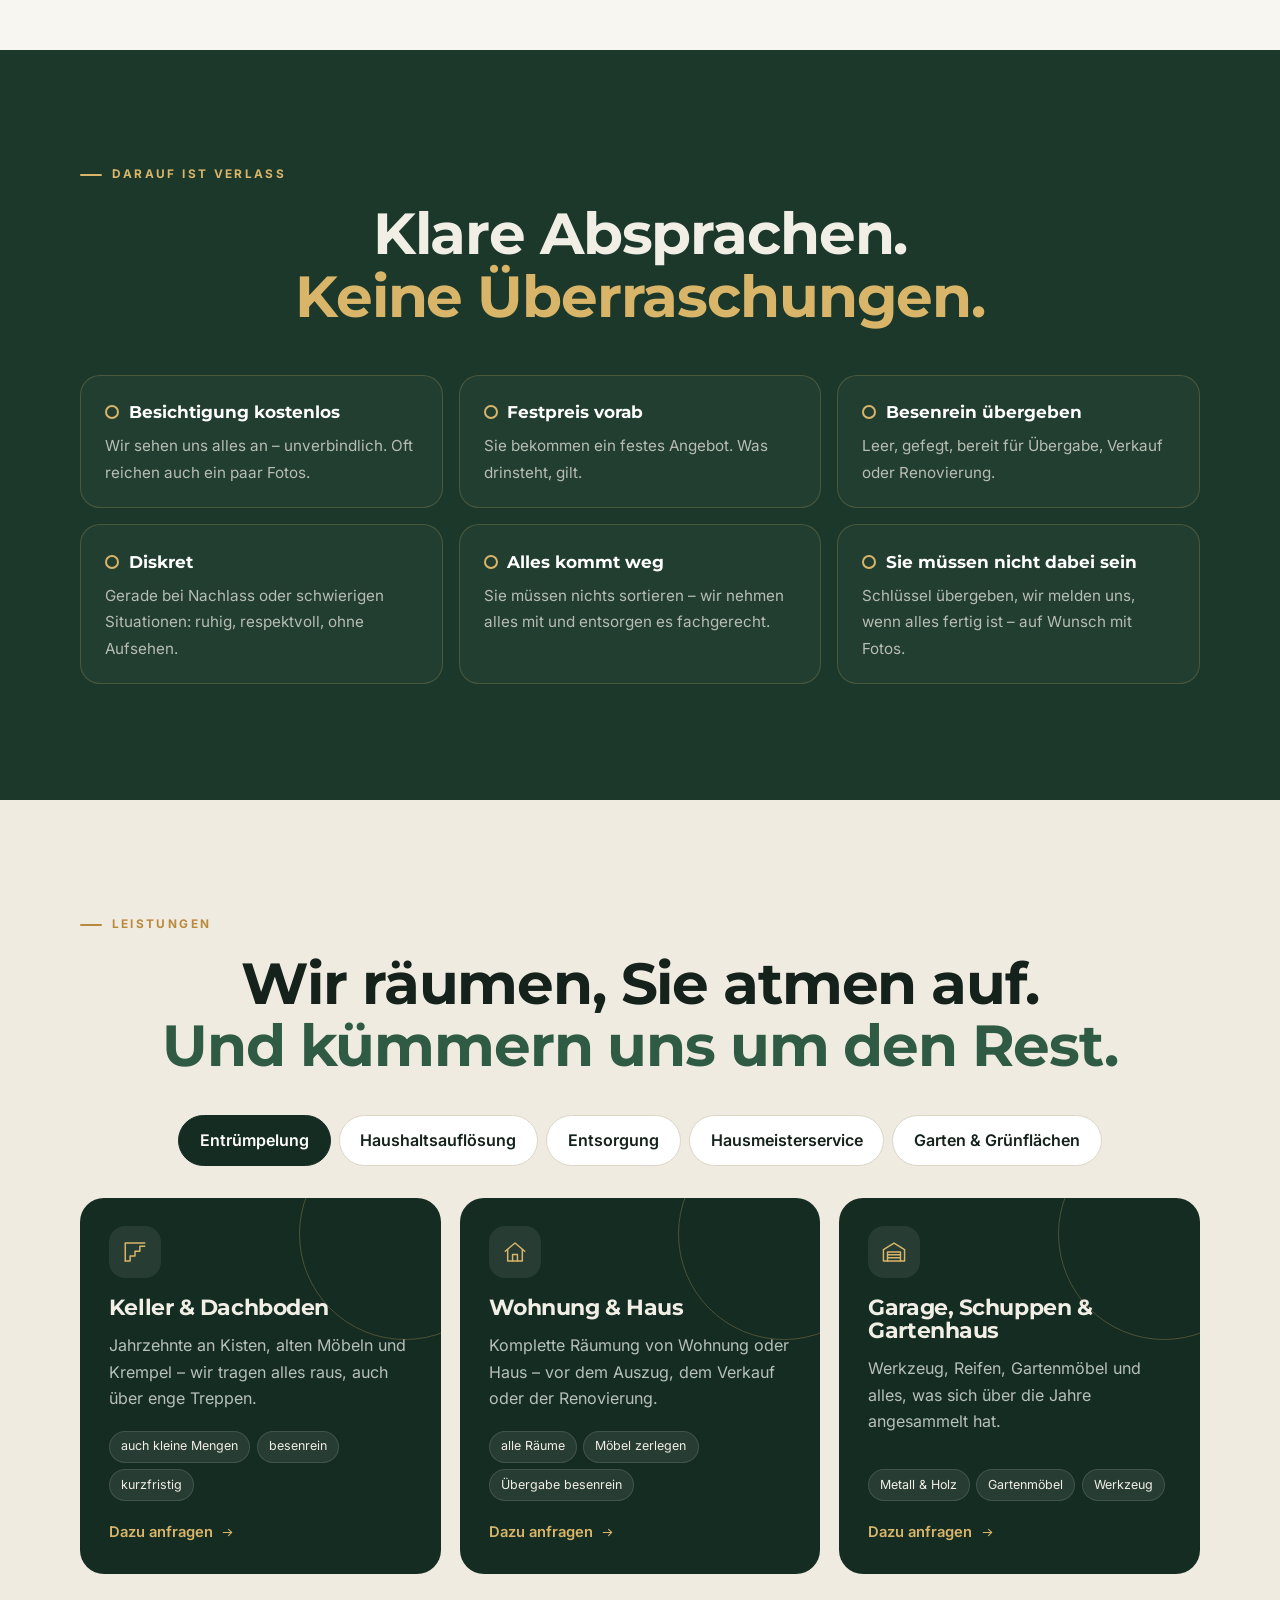
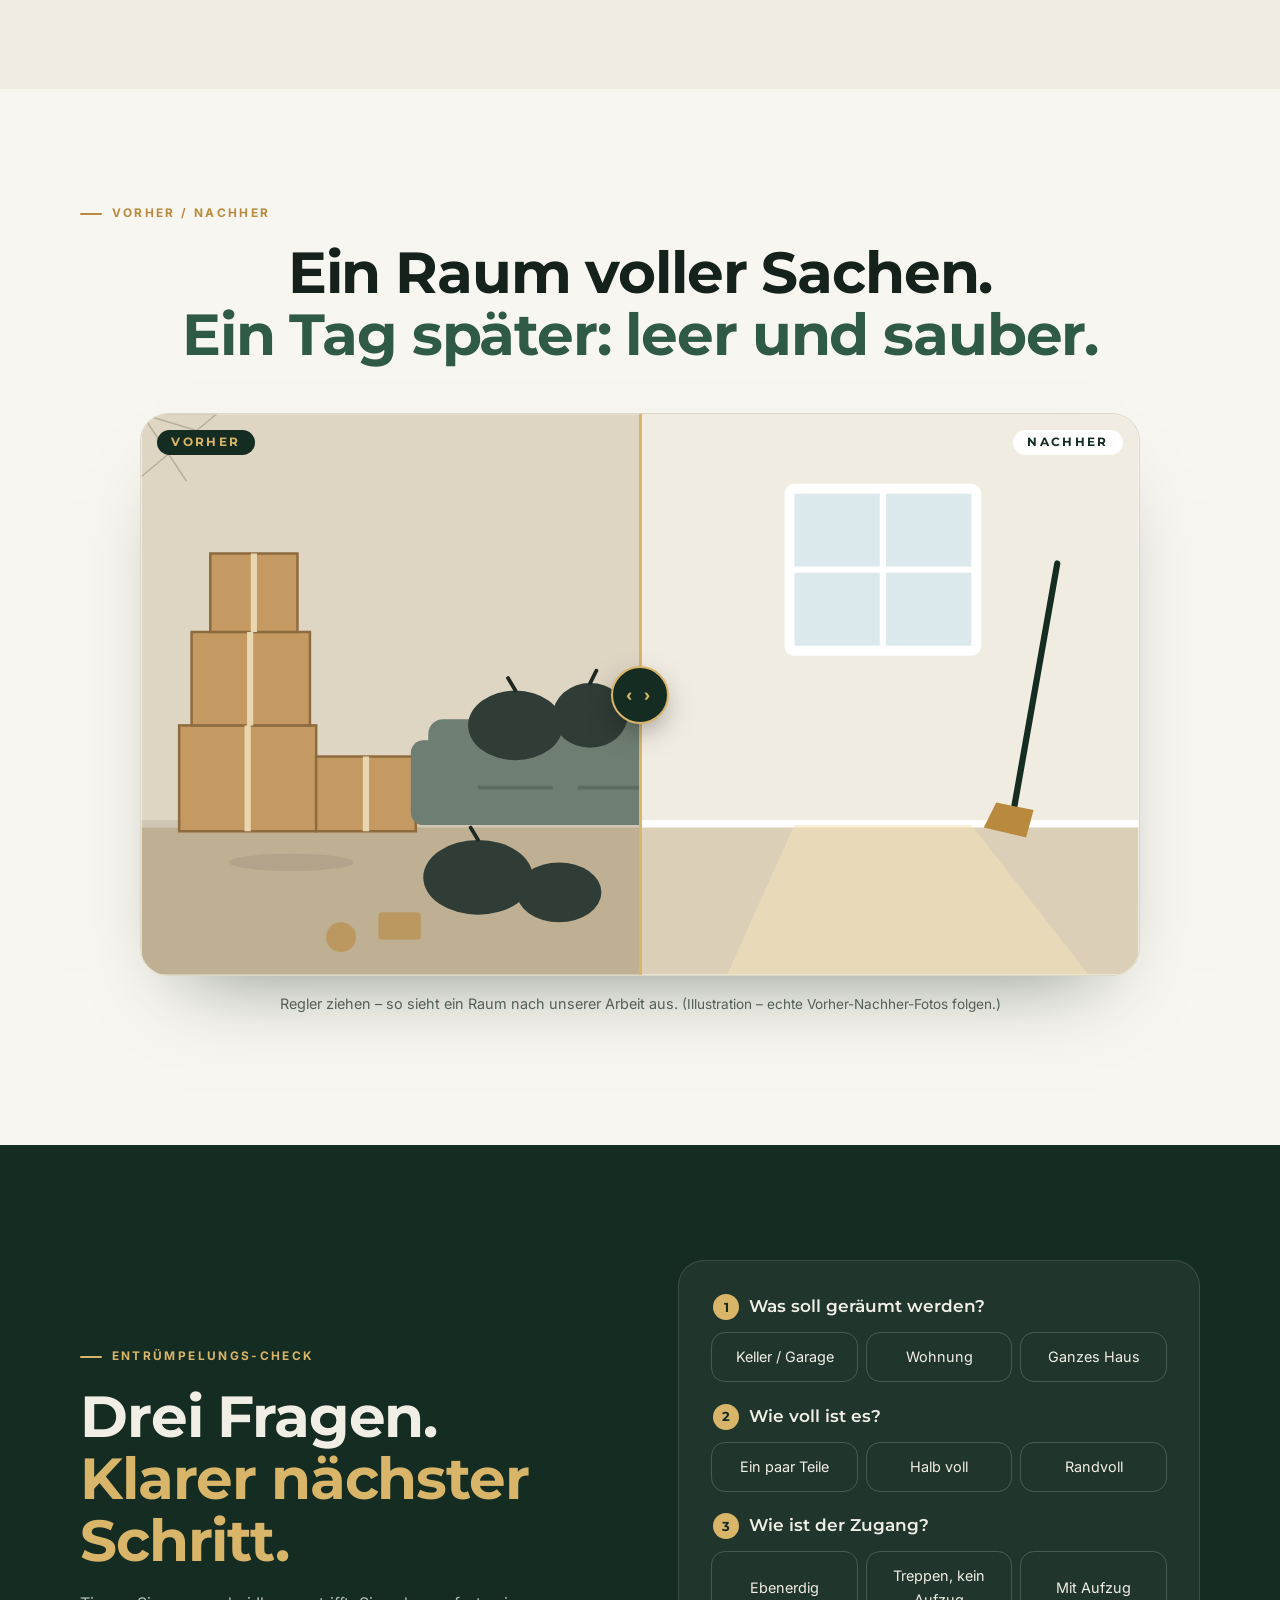
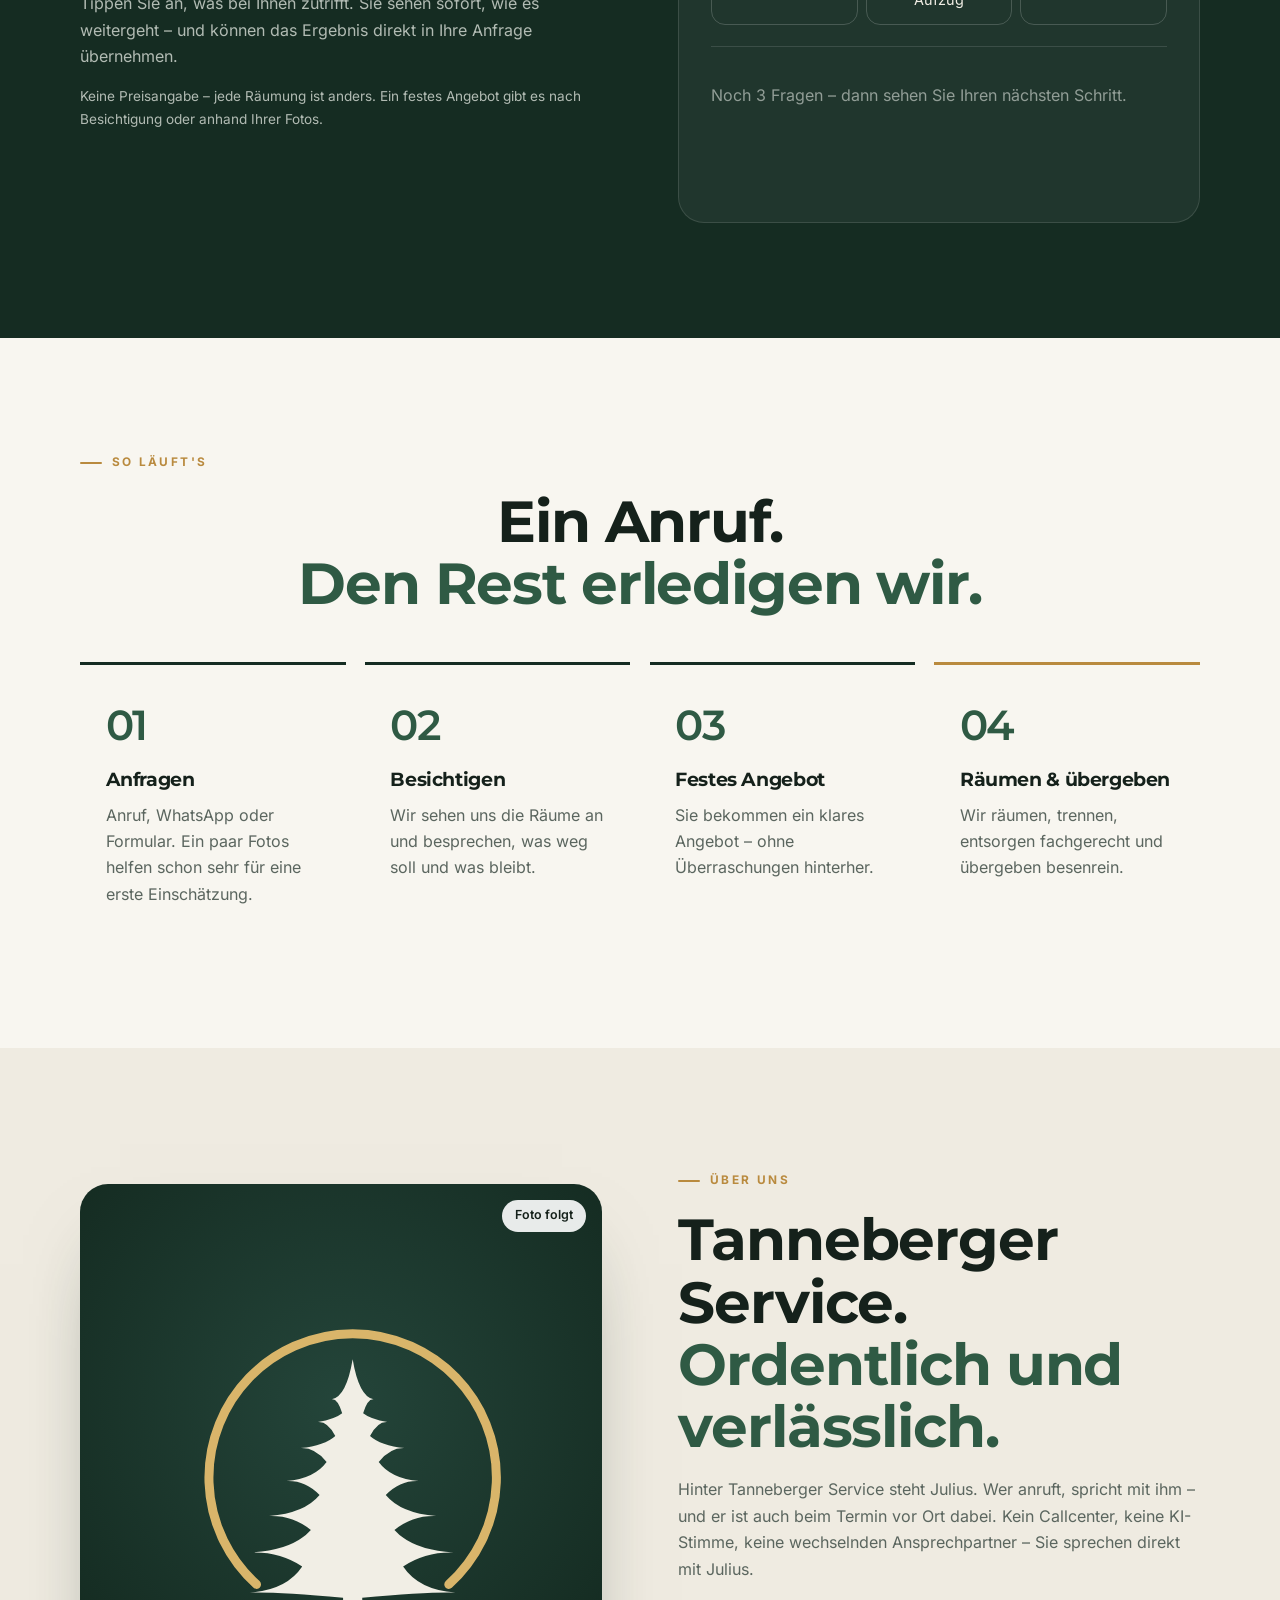
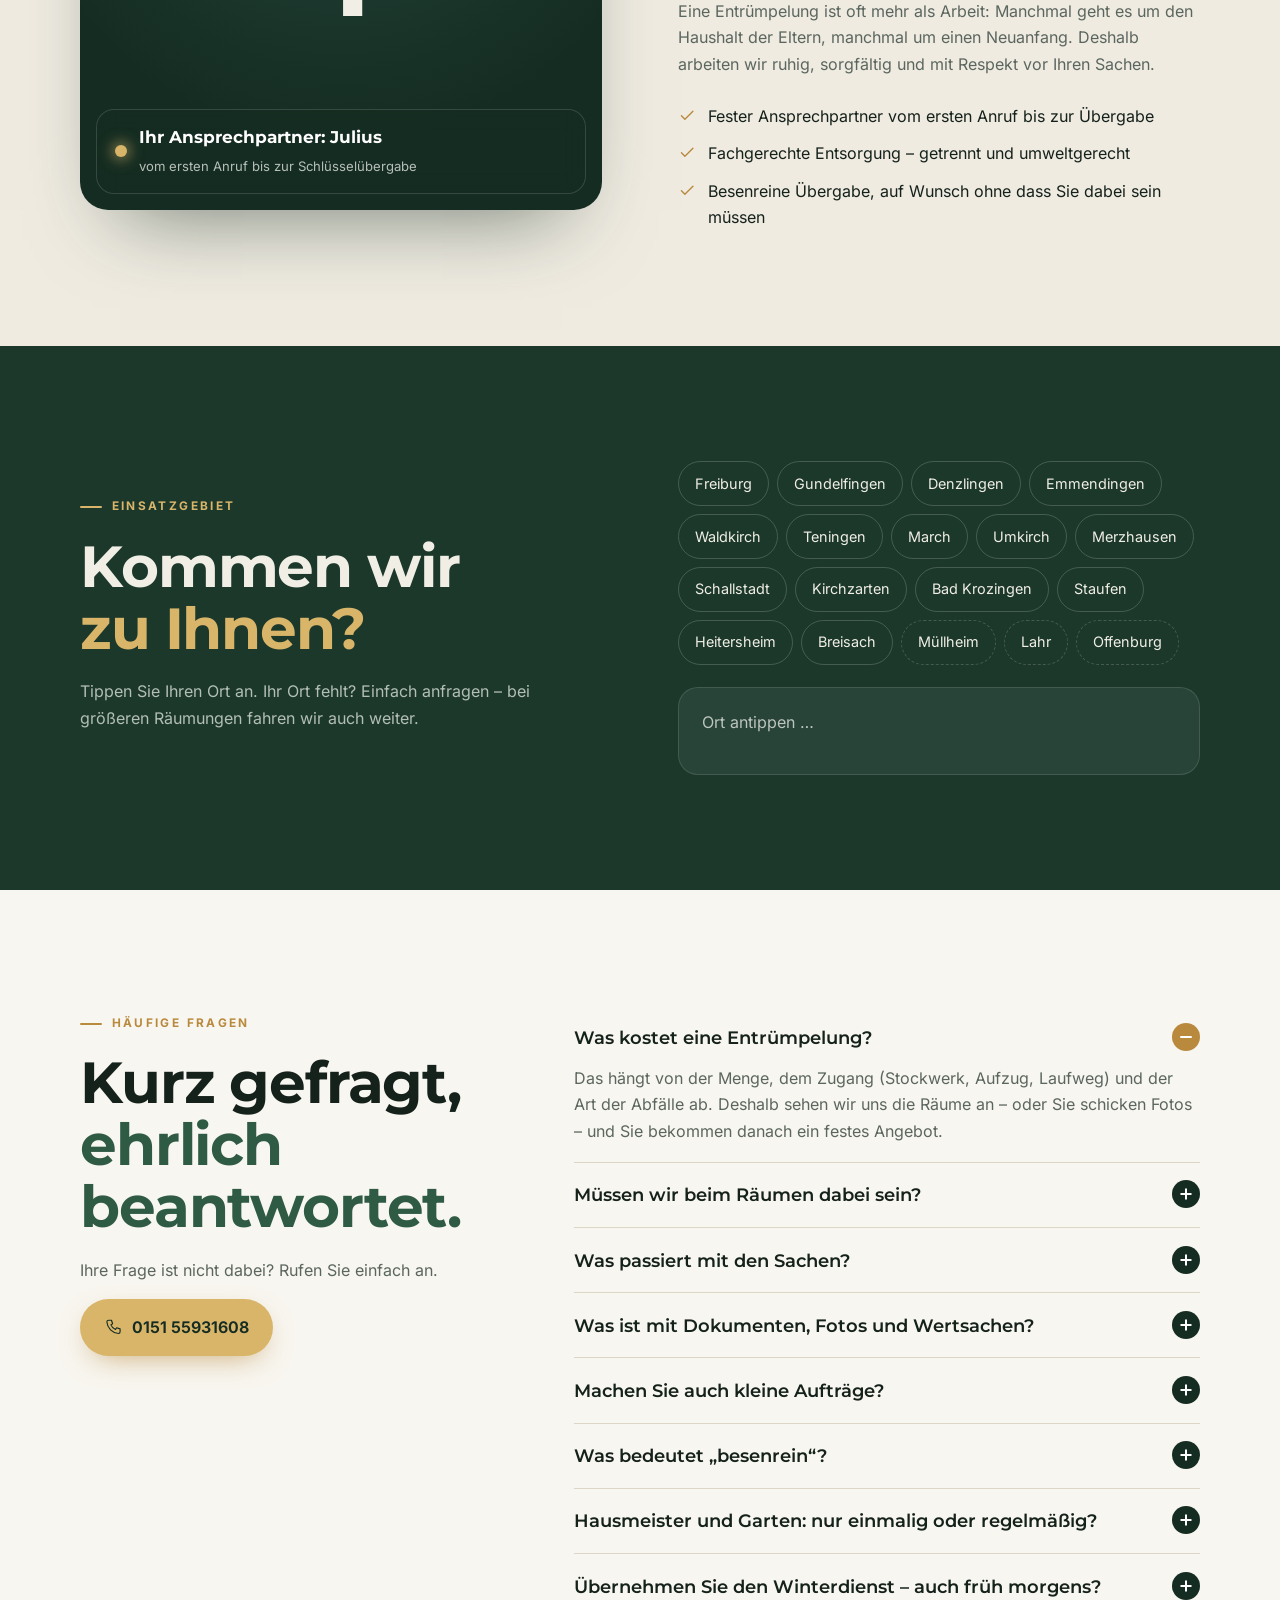
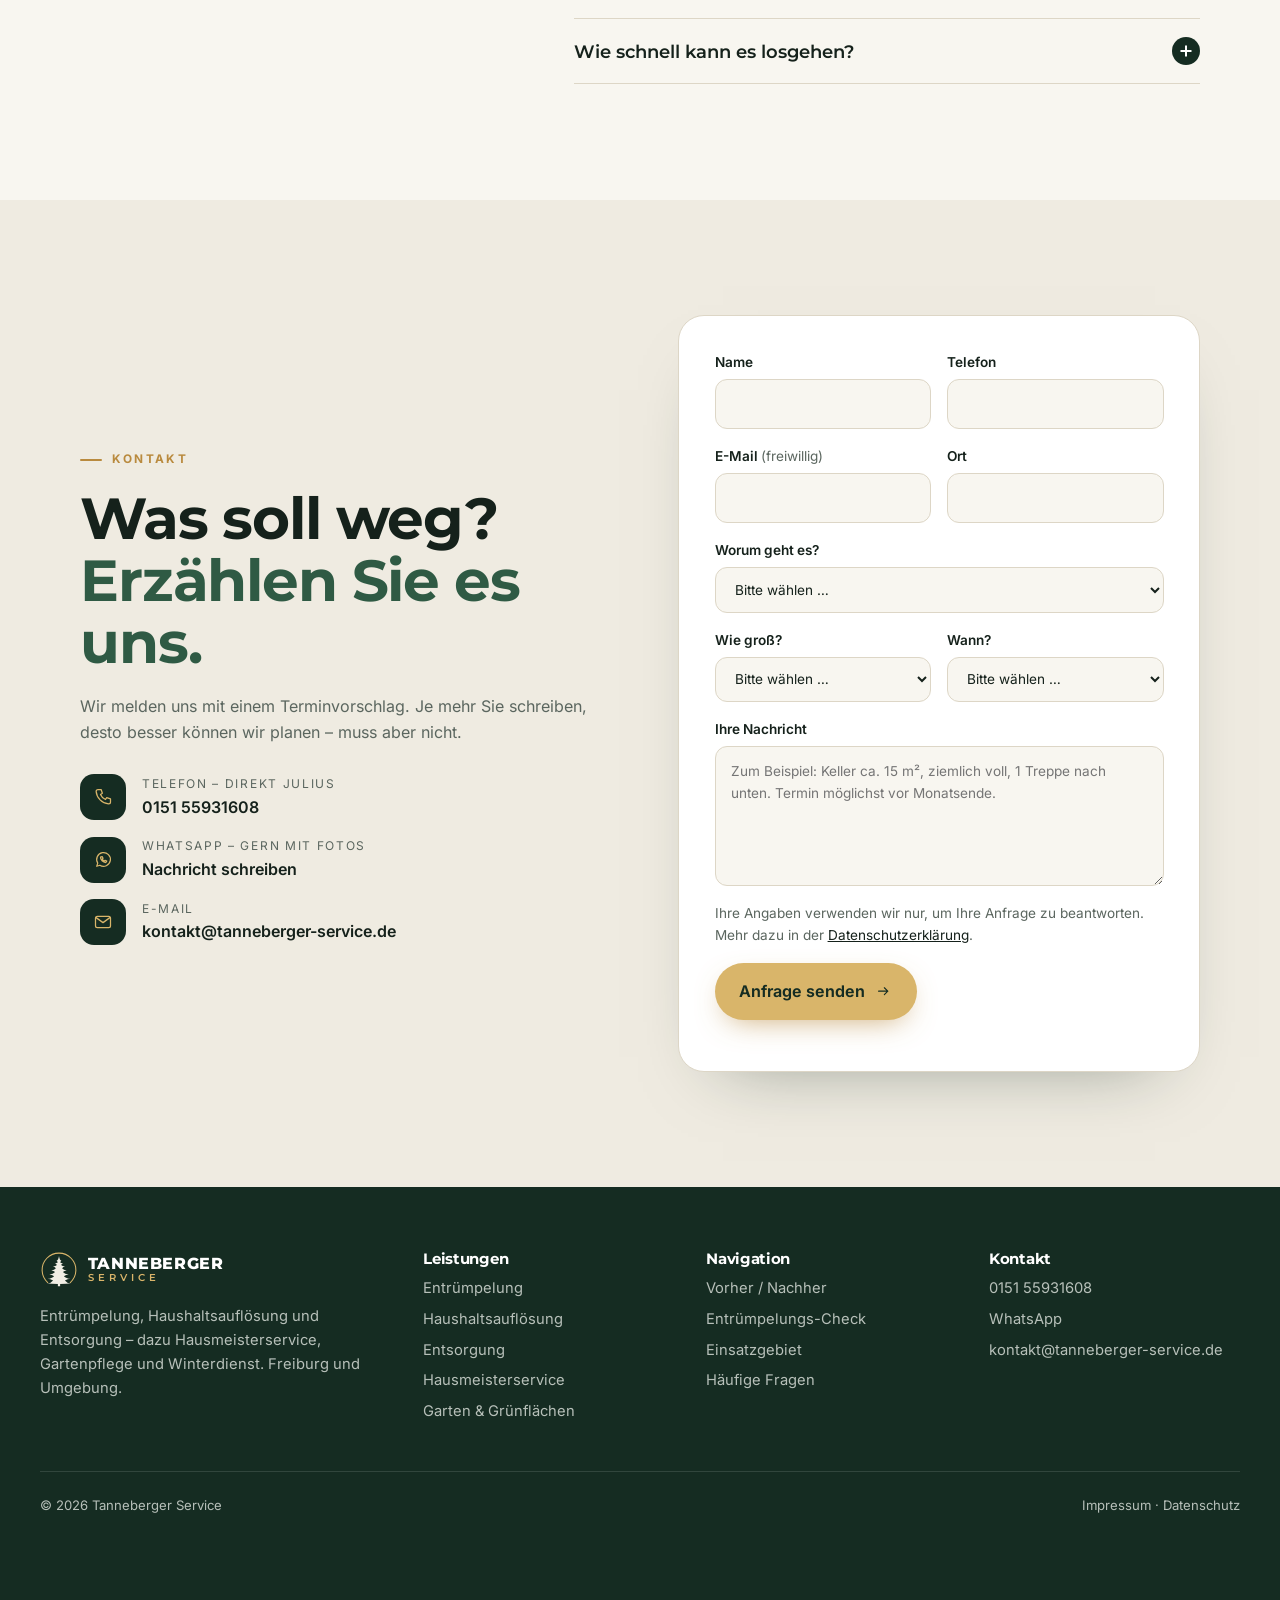
==== commit a7ccb5c7: "Über uns: keine KI-Stimme, direkt Julius" ====
--- a/index.html
+++ b/index.html
@@ -216,7 +216,7 @@
         <div class="enthuellen">
           <p class="vorzeile">Über uns</p>
           <h2 class="gross-titel">Tanneberger Service.<br /><em>Ordentlich und verlässlich.</em></h2>
-          <p class="leise">Hinter Tanneberger Service steht Julius. Wer anruft, spricht mit ihm – und er ist auch beim Termin vor Ort dabei. Kein Callcenter, keine wechselnden Ansprechpartner.</p>
+          <p class="leise">Hinter Tanneberger Service steht Julius. Wer anruft, spricht mit ihm – und er ist auch beim Termin vor Ort dabei. Kein Callcenter, keine KI-Stimme, keine wechselnden Ansprechpartner – Sie sprechen direkt mit Julius.</p>
           <p class="leise">Eine Entrümpelung ist oft mehr als Arbeit: Manchmal geht es um den Haushalt der Eltern, manchmal um einen Neuanfang. Deshalb arbeiten wir ruhig, sorgfältig und mit Respekt vor Ihren Sachen.</p>
           <ul class="haken-liste">
             <li><svg class="icon" fill="none" stroke="currentColor" stroke-width="2.4" stroke-linecap="round" stroke-linejoin="round"><use href="#i-haken"/></svg> Fester Ansprechpartner vom ersten Anruf bis zur Übergabe</li>
@@ -273,7 +273,7 @@
           <h2 class="gross-titel">Was soll weg?<br /><em>Erzählen Sie es uns.</em></h2>
           <p class="leise">Wir melden uns mit einem Terminvorschlag. Je mehr Sie schreiben, desto besser können wir planen – muss aber nicht.</p>
           <ul class="kontakt-liste">
-            <li><span class="kreis"><svg class="icon" fill="none" stroke="currentColor" stroke-width="2" stroke-linecap="round" stroke-linejoin="round"><use href="#i-tel"/></svg></span><span><small>Telefon</small><a data-tel href="#kontakt"><span data-tel-text>Nummer folgt</span></a></span></li>
+            <li><span class="kreis"><svg class="icon" fill="none" stroke="currentColor" stroke-width="2" stroke-linecap="round" stroke-linejoin="round"><use href="#i-tel"/></svg></span><span><small>Telefon – direkt Julius</small><a data-tel href="#kontakt"><span data-tel-text>Nummer folgt</span></a></span></li>
             <li><span class="kreis"><svg class="icon" fill="none" stroke="currentColor" stroke-width="2" stroke-linecap="round" stroke-linejoin="round"><use href="#i-wa"/></svg></span><span><small>WhatsApp – gern mit Fotos</small><a data-wa href="#kontakt">Nachricht schreiben</a></span></li>
             <li><span class="kreis"><svg class="icon" fill="none" stroke="currentColor" stroke-width="2" stroke-linecap="round" stroke-linejoin="round"><use href="#i-mail"/></svg></span><span><small>E-Mail</small><a data-mail href="#kontakt"><span data-mail-text>Adresse folgt</span></a></span></li>
           </ul>
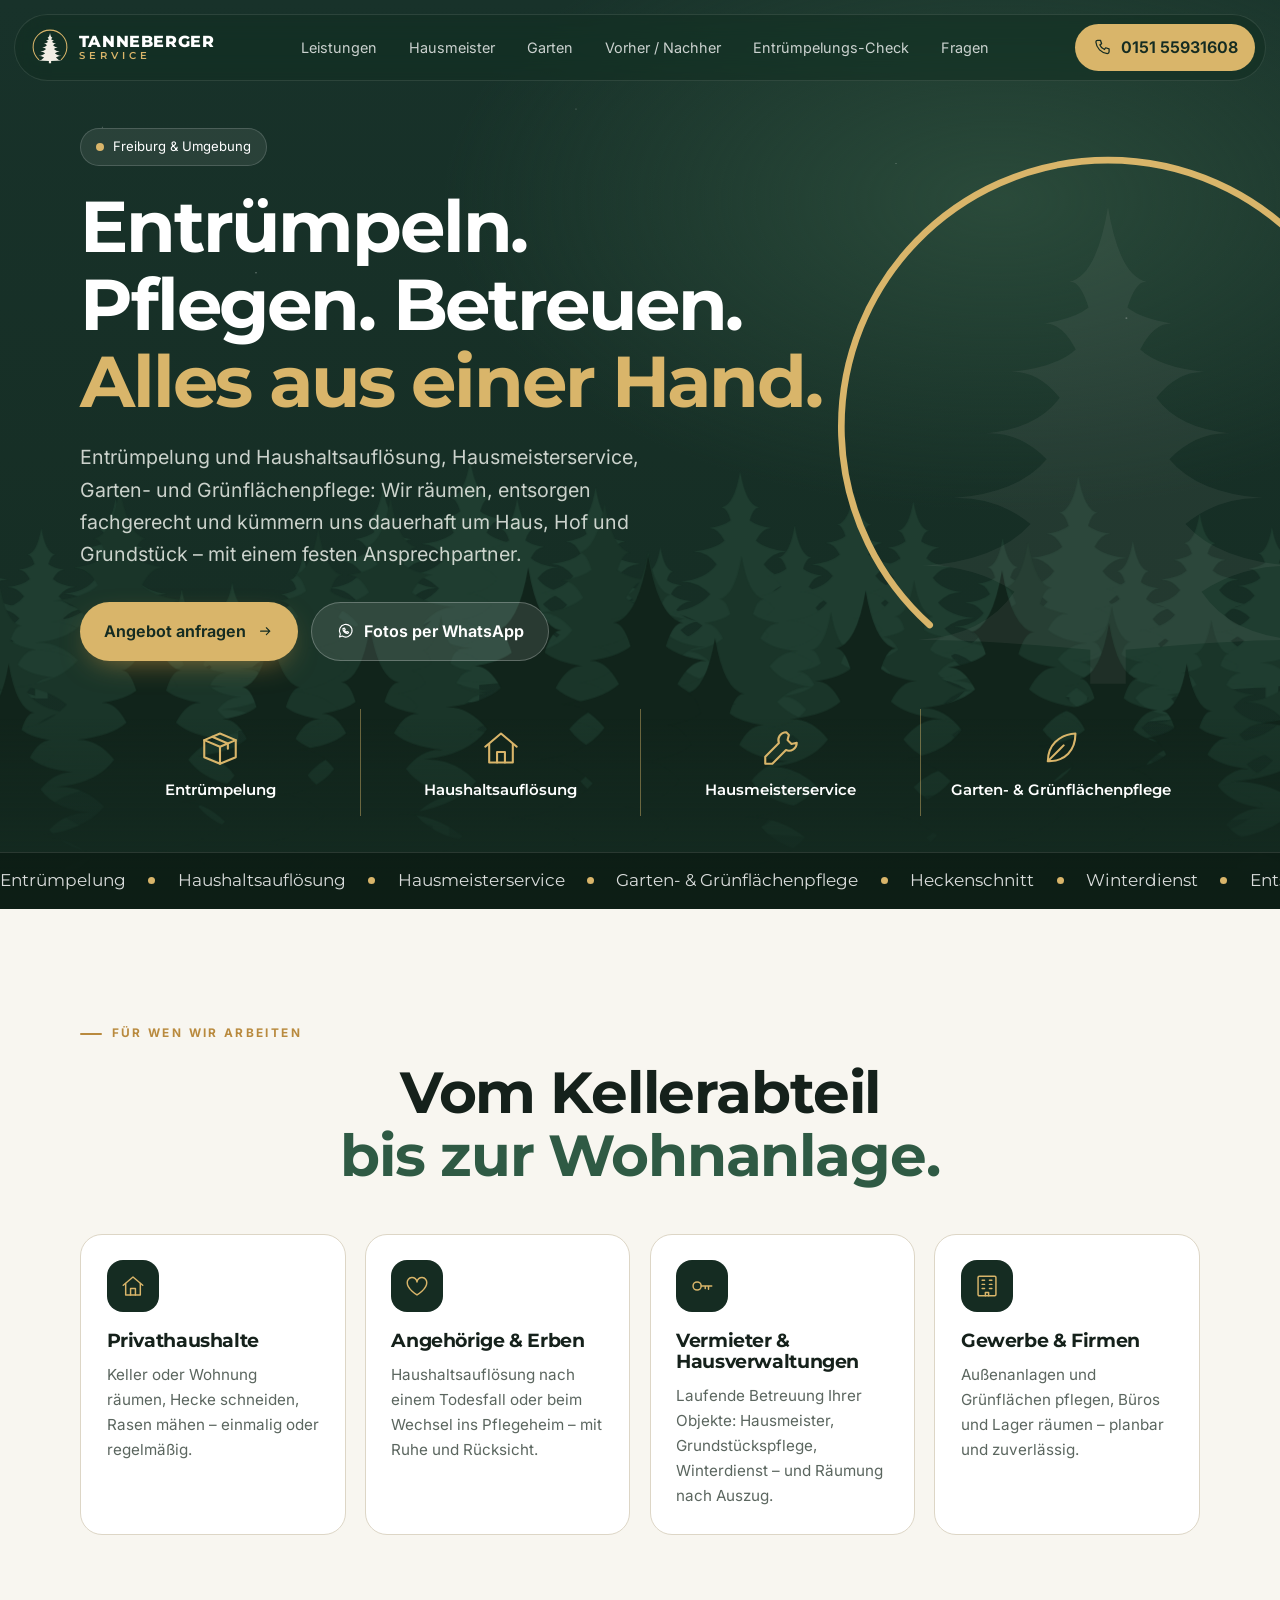
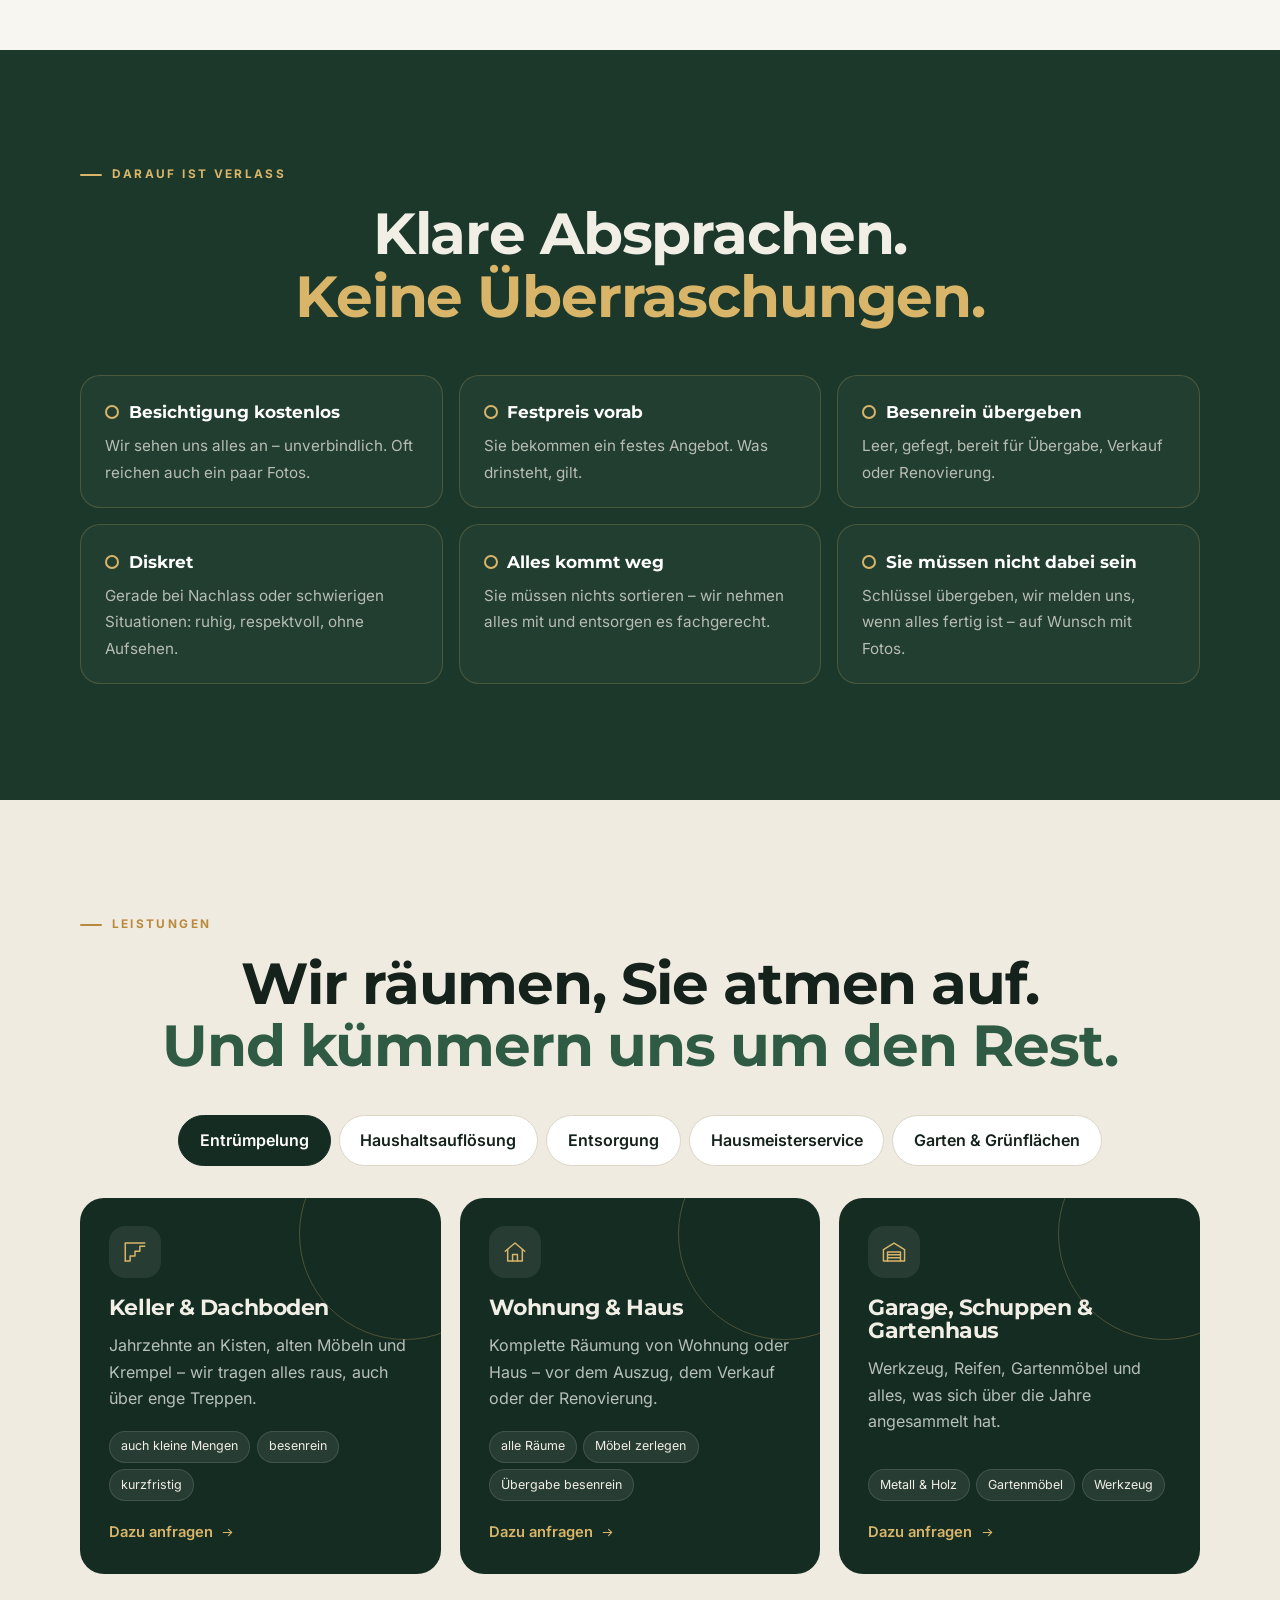
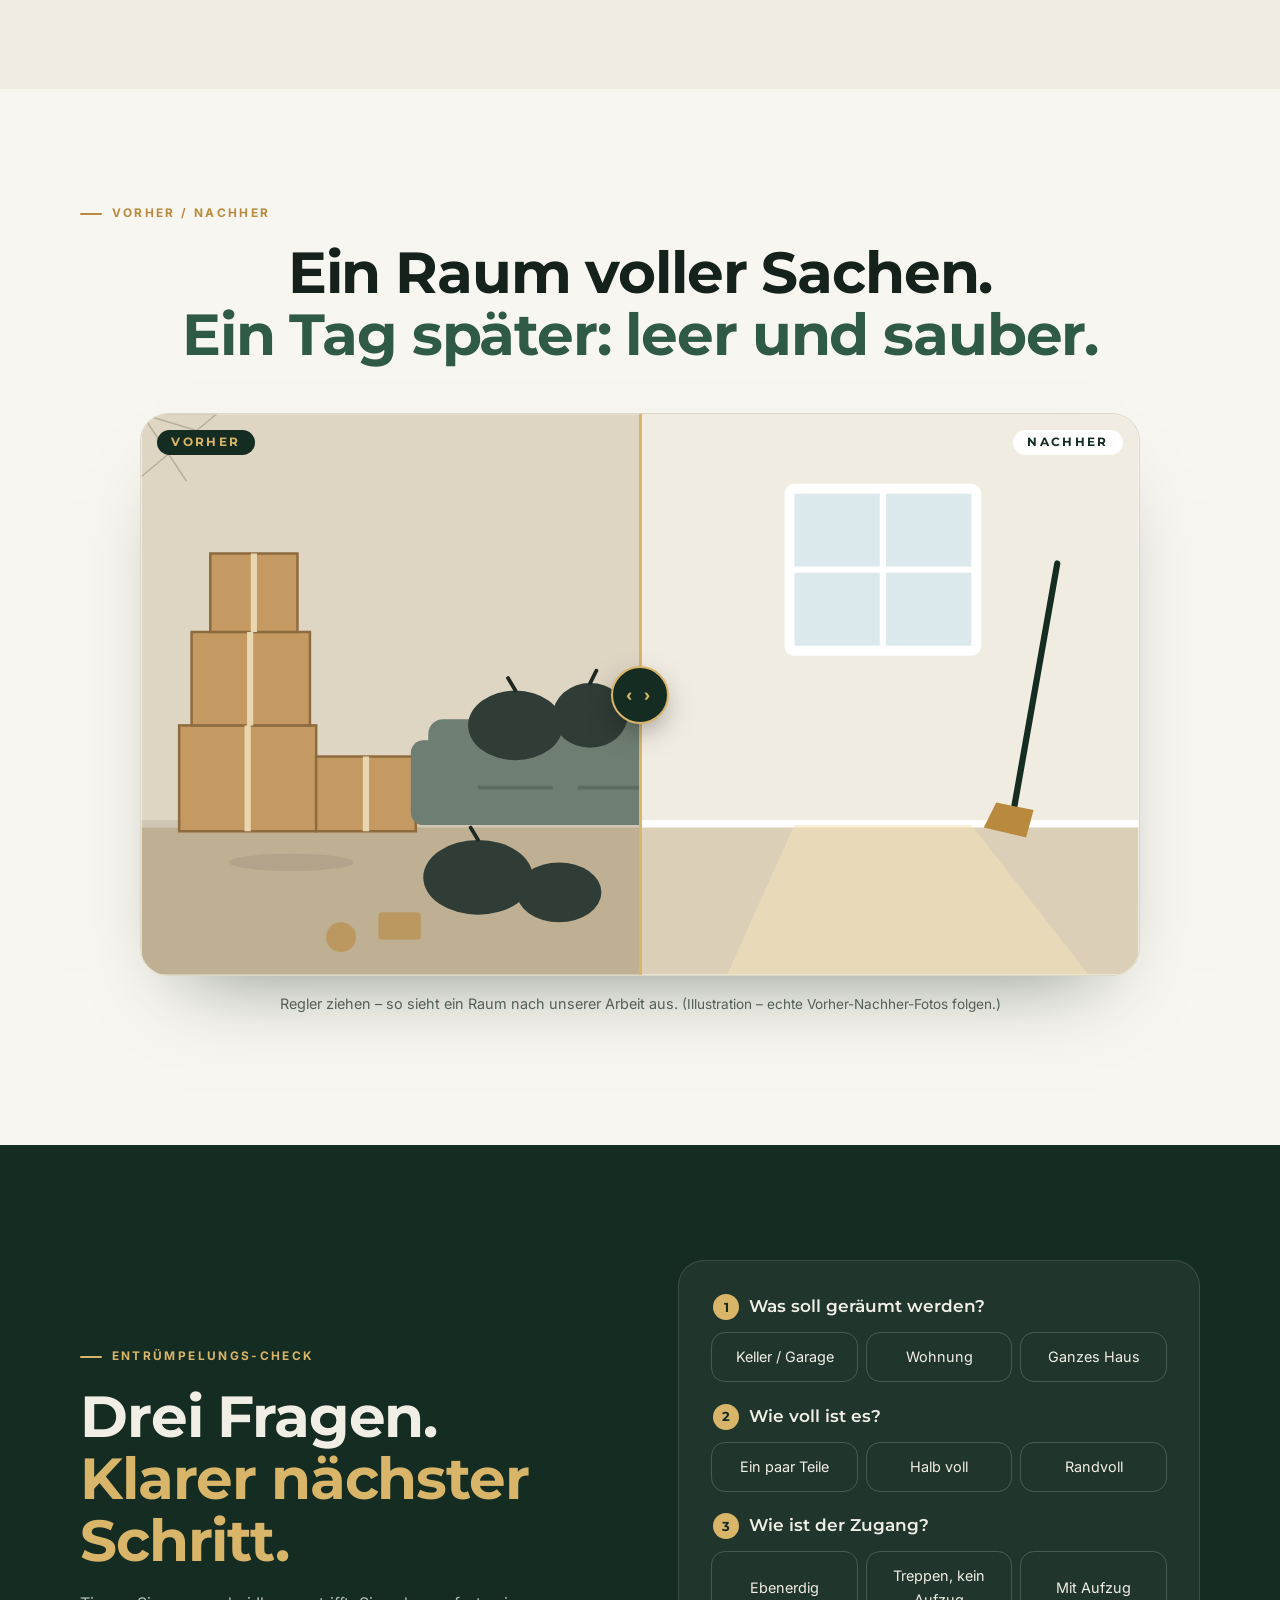
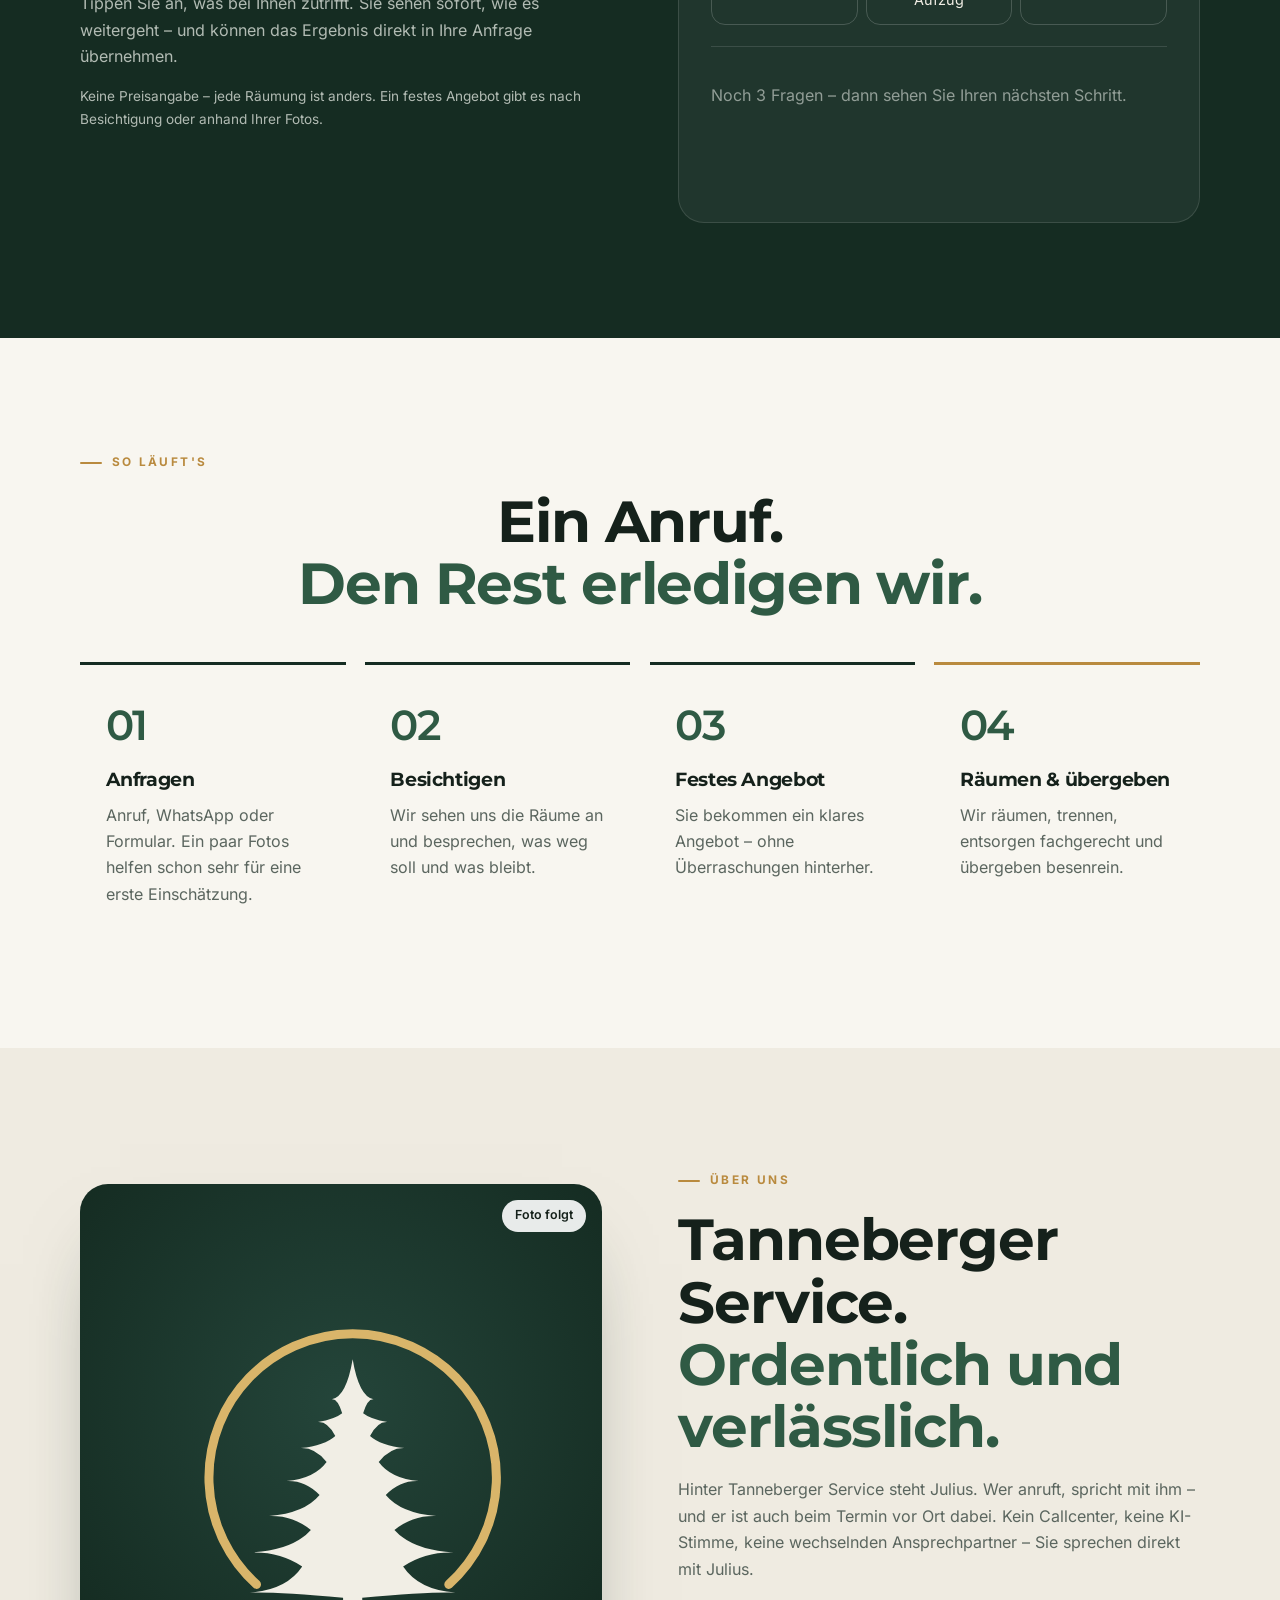
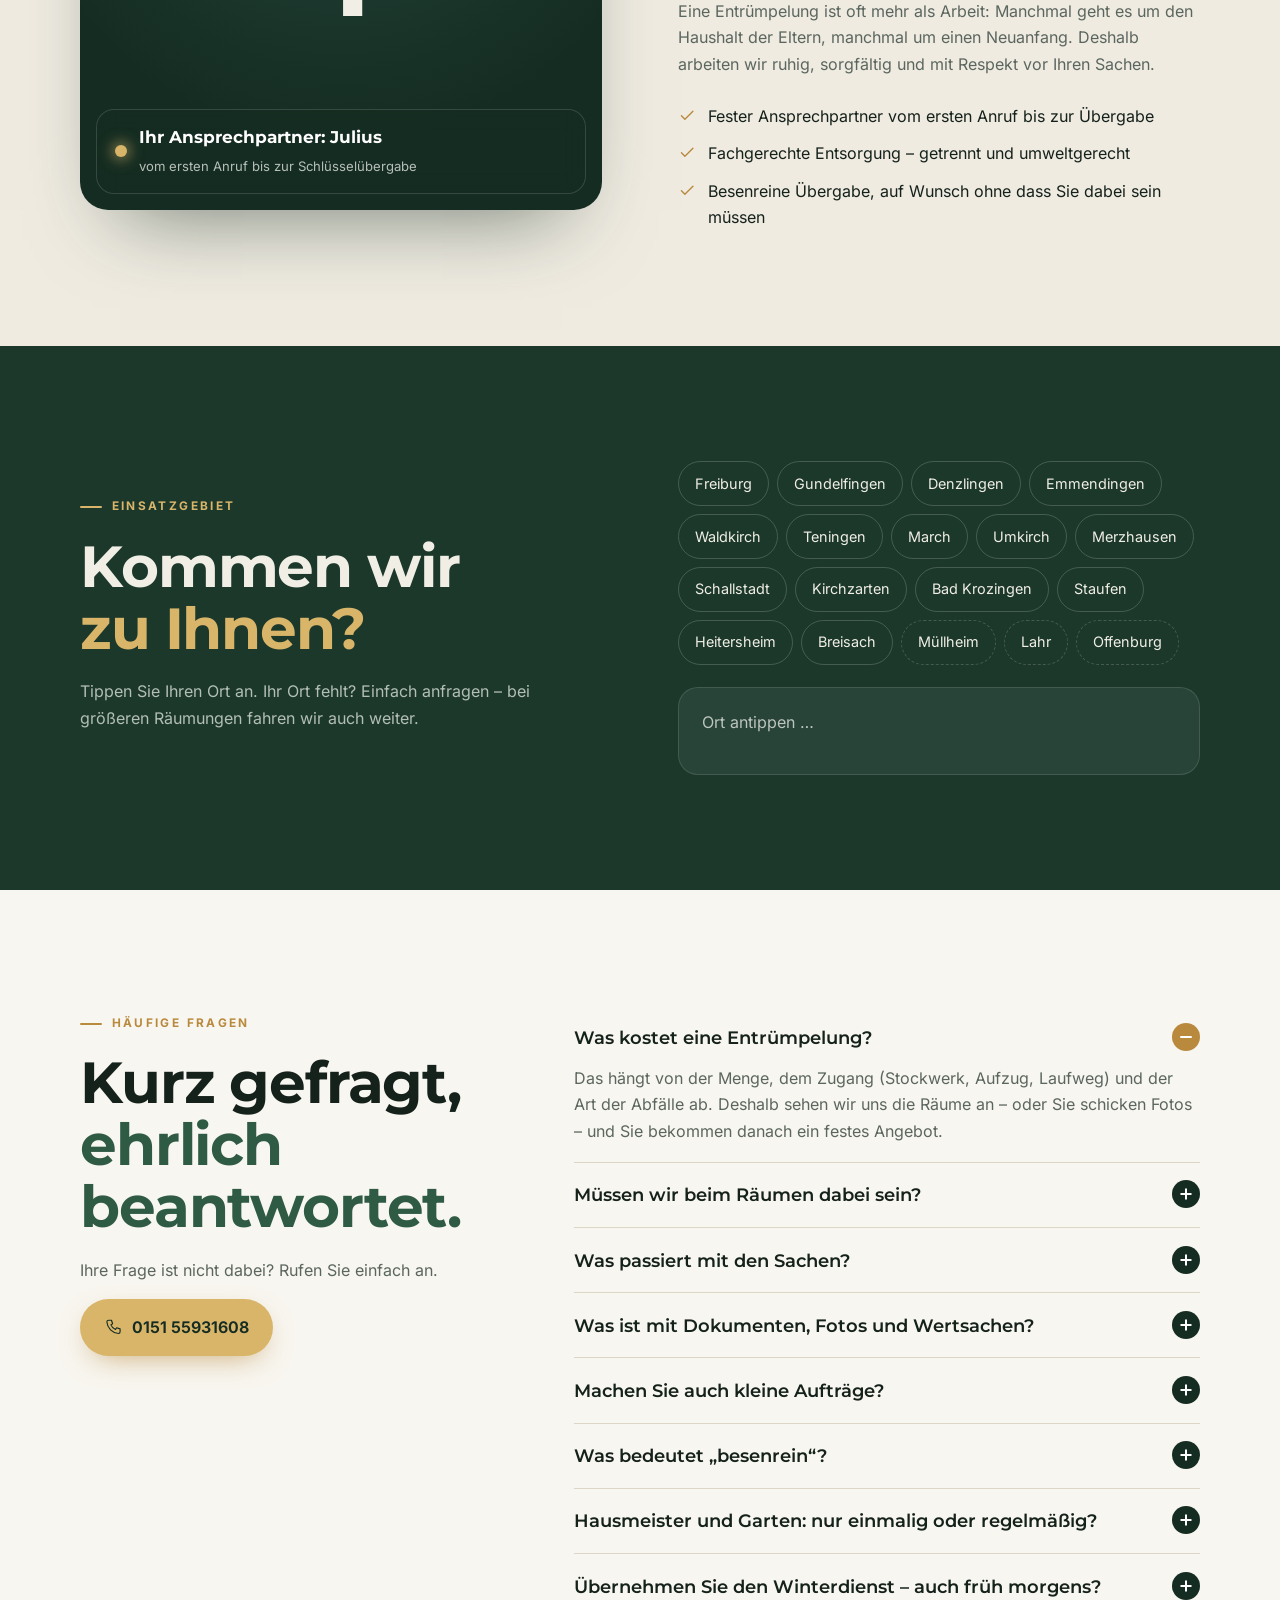
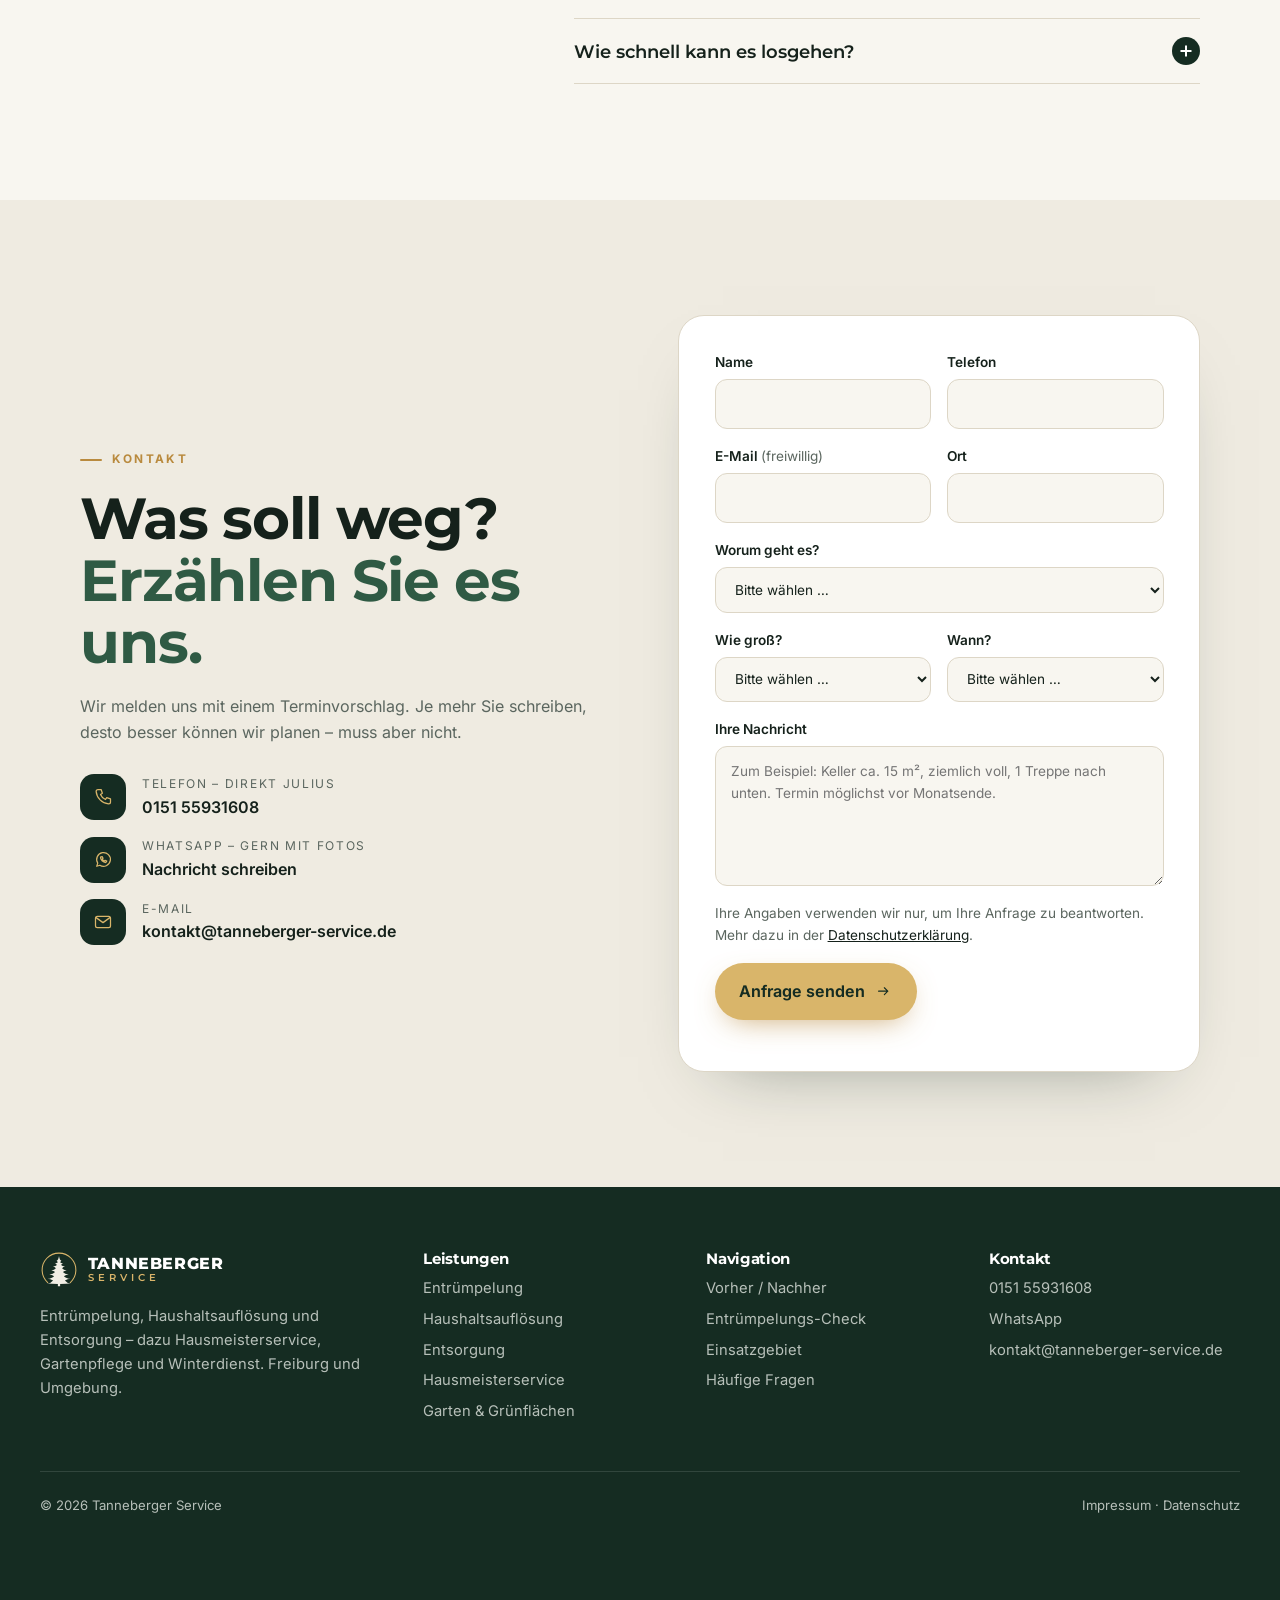
==== commit 41bc4b9e: "Safari: Startbild per CSS-Animation einblenden (blieb sonst manchmal leer)" ====
--- a/index.html
+++ b/index.html
@@ -71,10 +71,10 @@
         <rect x="0" y="380" width="1440" height="140" fill="url(#nebel)"/>
       </svg>
       <div class="held-inhalt">
-        <p class="abzeichen enthuellen"><span class="punkt"></span>Freiburg &amp; Umgebung</p>
-        <h1 class="enthuellen"><span class="zeile">Entrümpeln.</span><span class="zeile">Pflegen. Betreuen.</span><span class="zeile hervor">Alles aus einer Hand.</span></h1>
-        <p class="held-text enthuellen">Entrümpelung und Haushaltsauflösung, Hausmeisterservice, Garten- und Grünflächenpflege: Wir räumen, entsorgen fachgerecht und kümmern uns dauerhaft um Haus, Hof und Grundstück – mit einem festen Ansprechpartner.</p>
-        <div class="knoepfe enthuellen">
+        <p class="abzeichen rein-held" style="--v:0ms"><span class="punkt"></span>Freiburg &amp; Umgebung</p>
+        <h1 class="rein-held" style="--v:120ms"><span class="zeile">Entrümpeln.</span><span class="zeile">Pflegen. Betreuen.</span><span class="zeile hervor">Alles aus einer Hand.</span></h1>
+        <p class="held-text rein-held" style="--v:240ms">Entrümpelung und Haushaltsauflösung, Hausmeisterservice, Garten- und Grünflächenpflege: Wir räumen, entsorgen fachgerecht und kümmern uns dauerhaft um Haus, Hof und Grundstück – mit einem festen Ansprechpartner.</p>
+        <div class="knoepfe rein-held" style="--v:360ms">
           <a class="knopf gold" href="#kontakt">Angebot anfragen <svg class="icon" fill="none" stroke="currentColor" stroke-width="2" stroke-linecap="round" stroke-linejoin="round"><use href="#i-pfeil"/></svg></a>
           <a class="knopf glas" data-wa href="#kontakt"><svg class="icon" fill="none" stroke="currentColor" stroke-width="2" stroke-linecap="round" stroke-linejoin="round"><use href="#i-wa"/></svg> Fotos per WhatsApp</a>
         </div>
--- a/style.css
+++ b/style.css
@@ -222,6 +222,10 @@
 
 /* Handy-Leiste */
 .leiste{display:none}
+
+/* Startbild: per CSS-Animation (Safari zeigt Übergänge beim ersten Laden sonst manchmal nicht an) */
+.rein-held{animation:heldRein .9s cubic-bezier(.2,.7,.2,1) var(--v,0ms) both}
+@keyframes heldRein{from{opacity:0;transform:translateY(24px)}to{opacity:1;transform:none}}
 
 /* Einblenden */
 .js .enthuellen{opacity:0;transform:translateY(28px);transition:opacity .8s cubic-bezier(.2,.7,.2,1) var(--v,0ms),transform .8s cubic-bezier(.2,.7,.2,1) var(--v,0ms)}
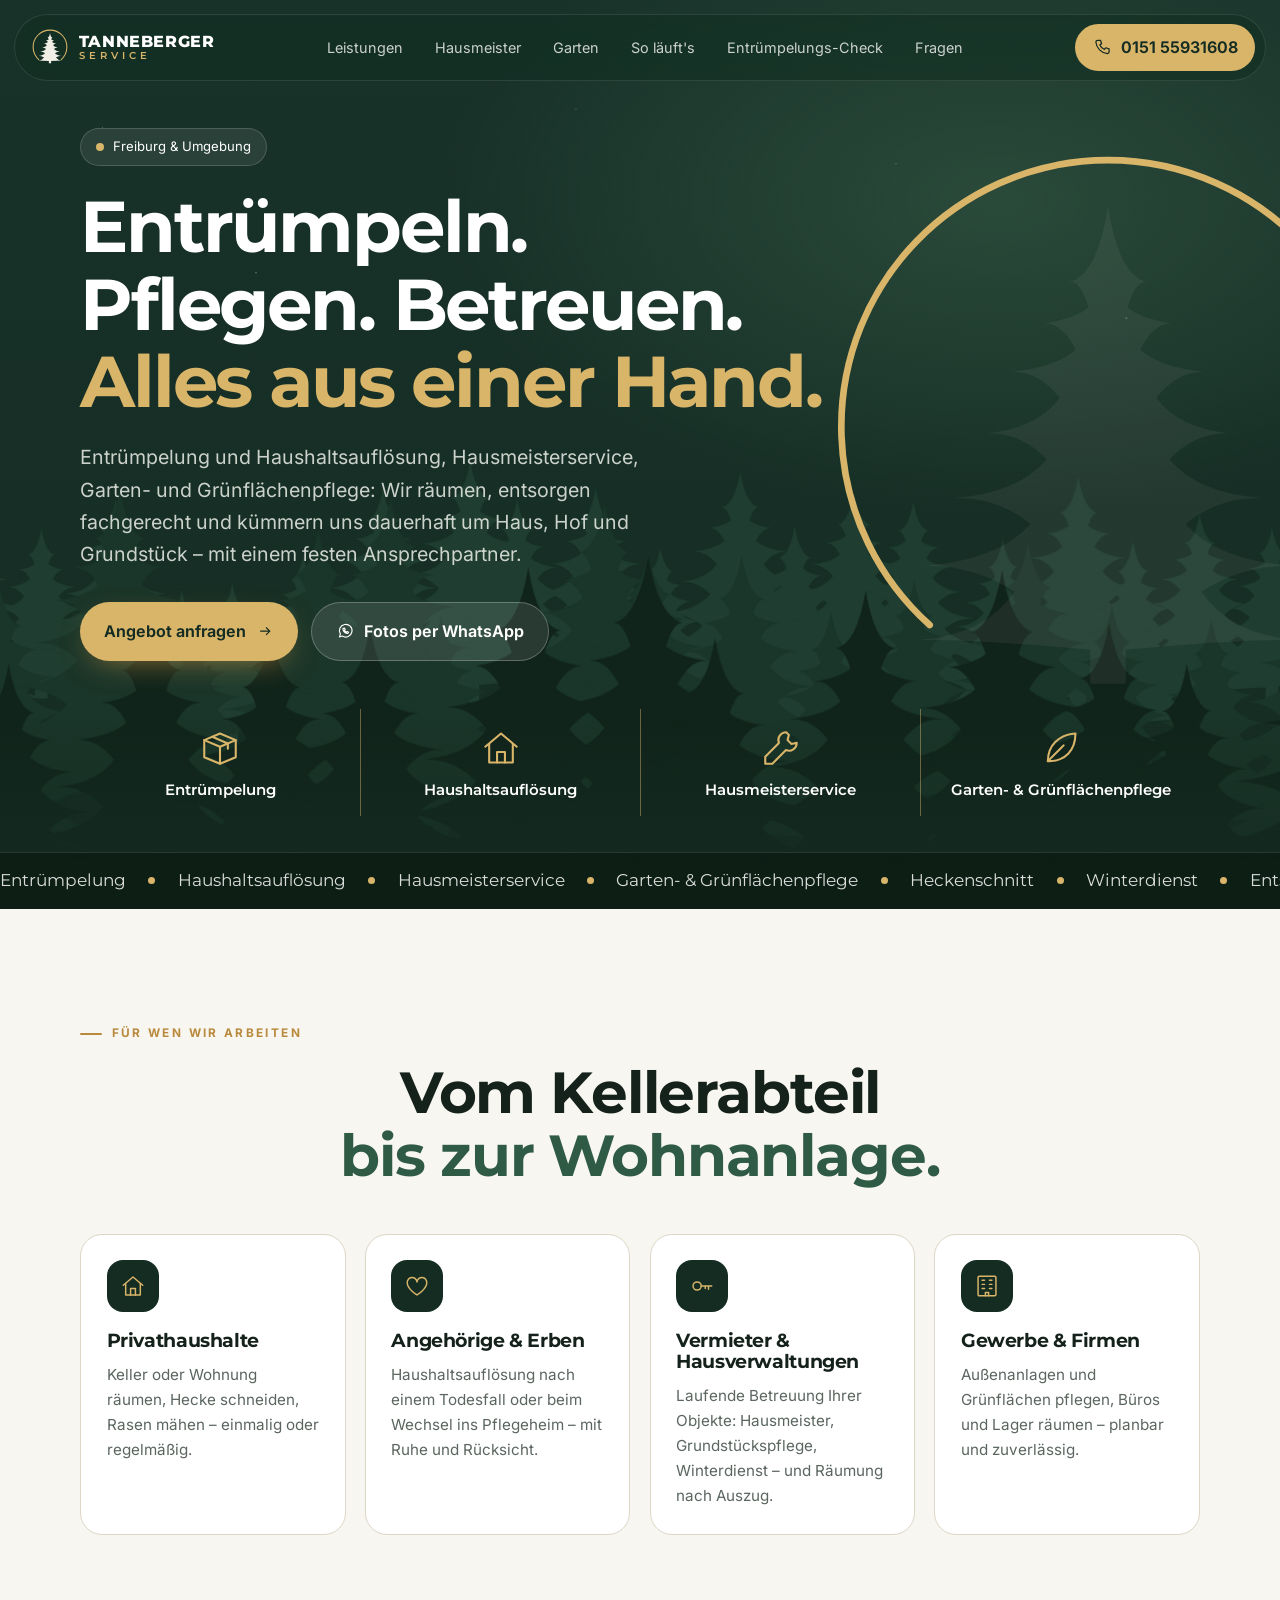
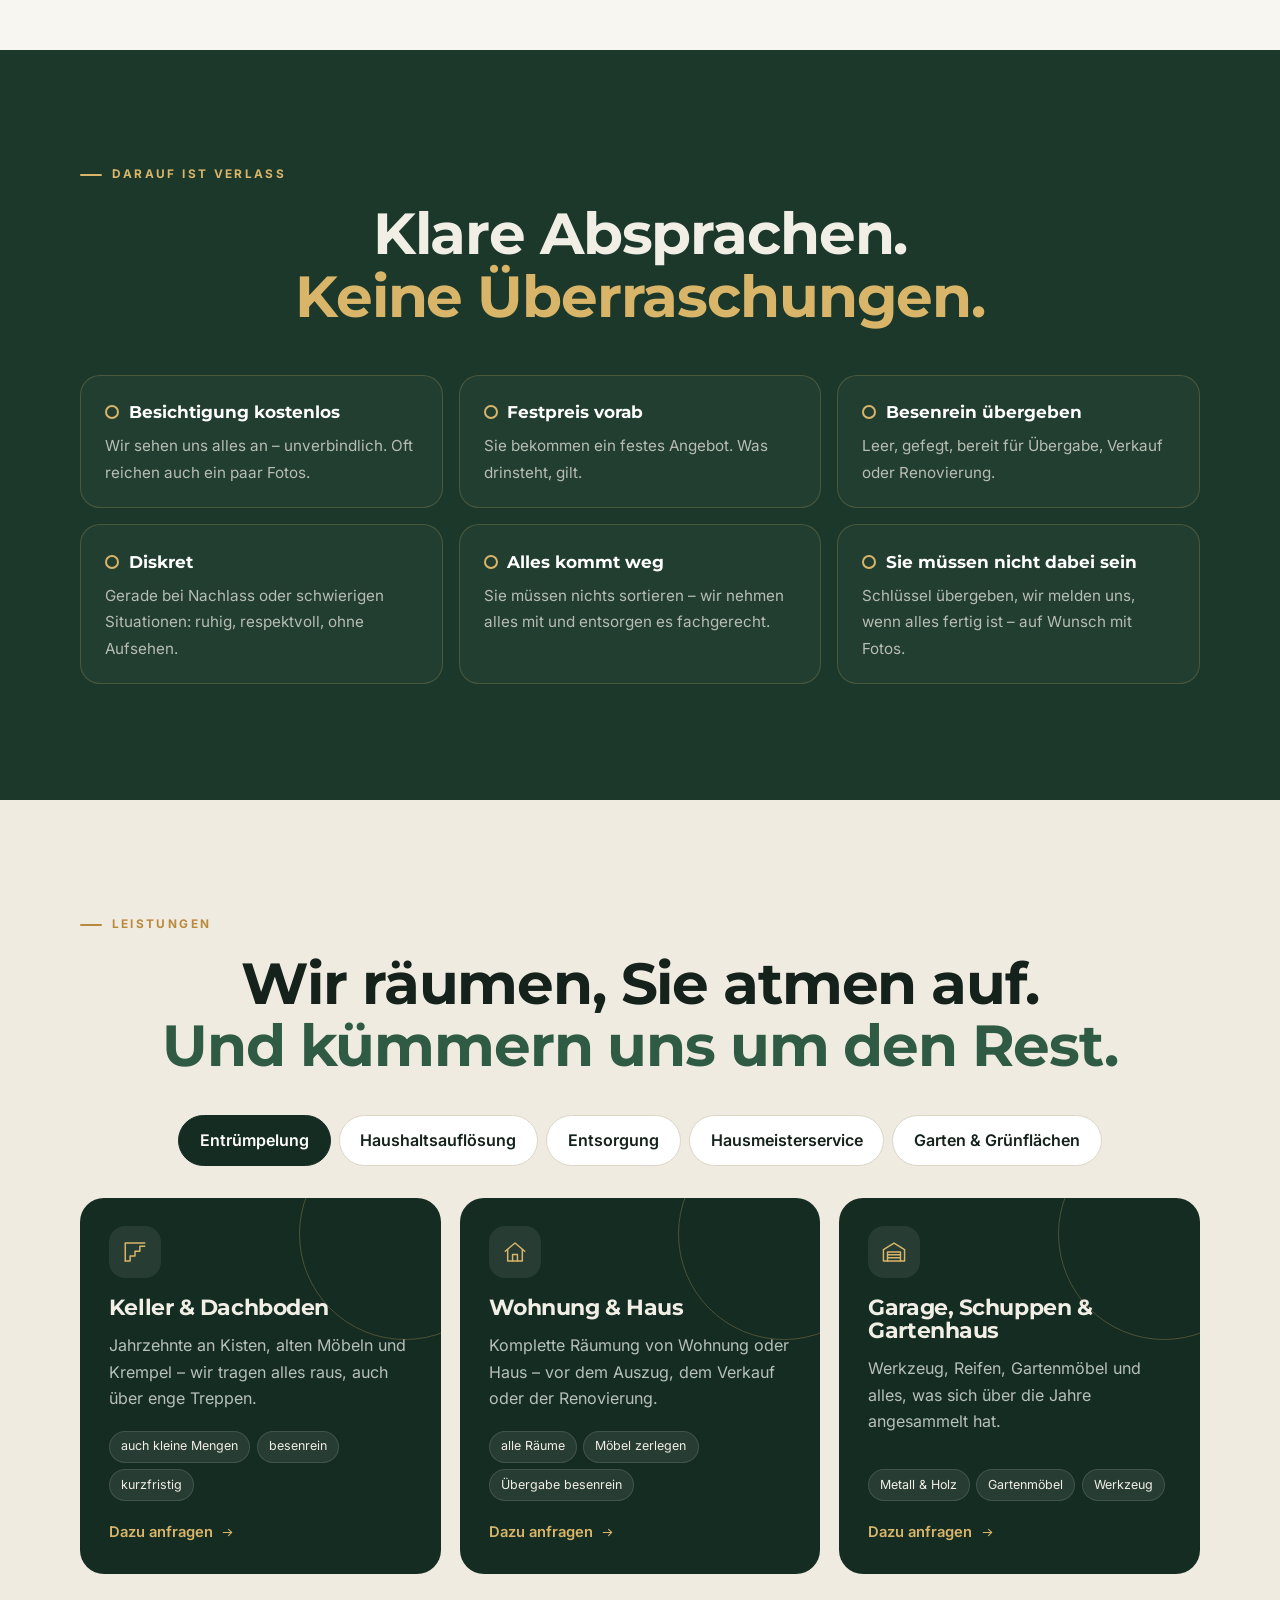
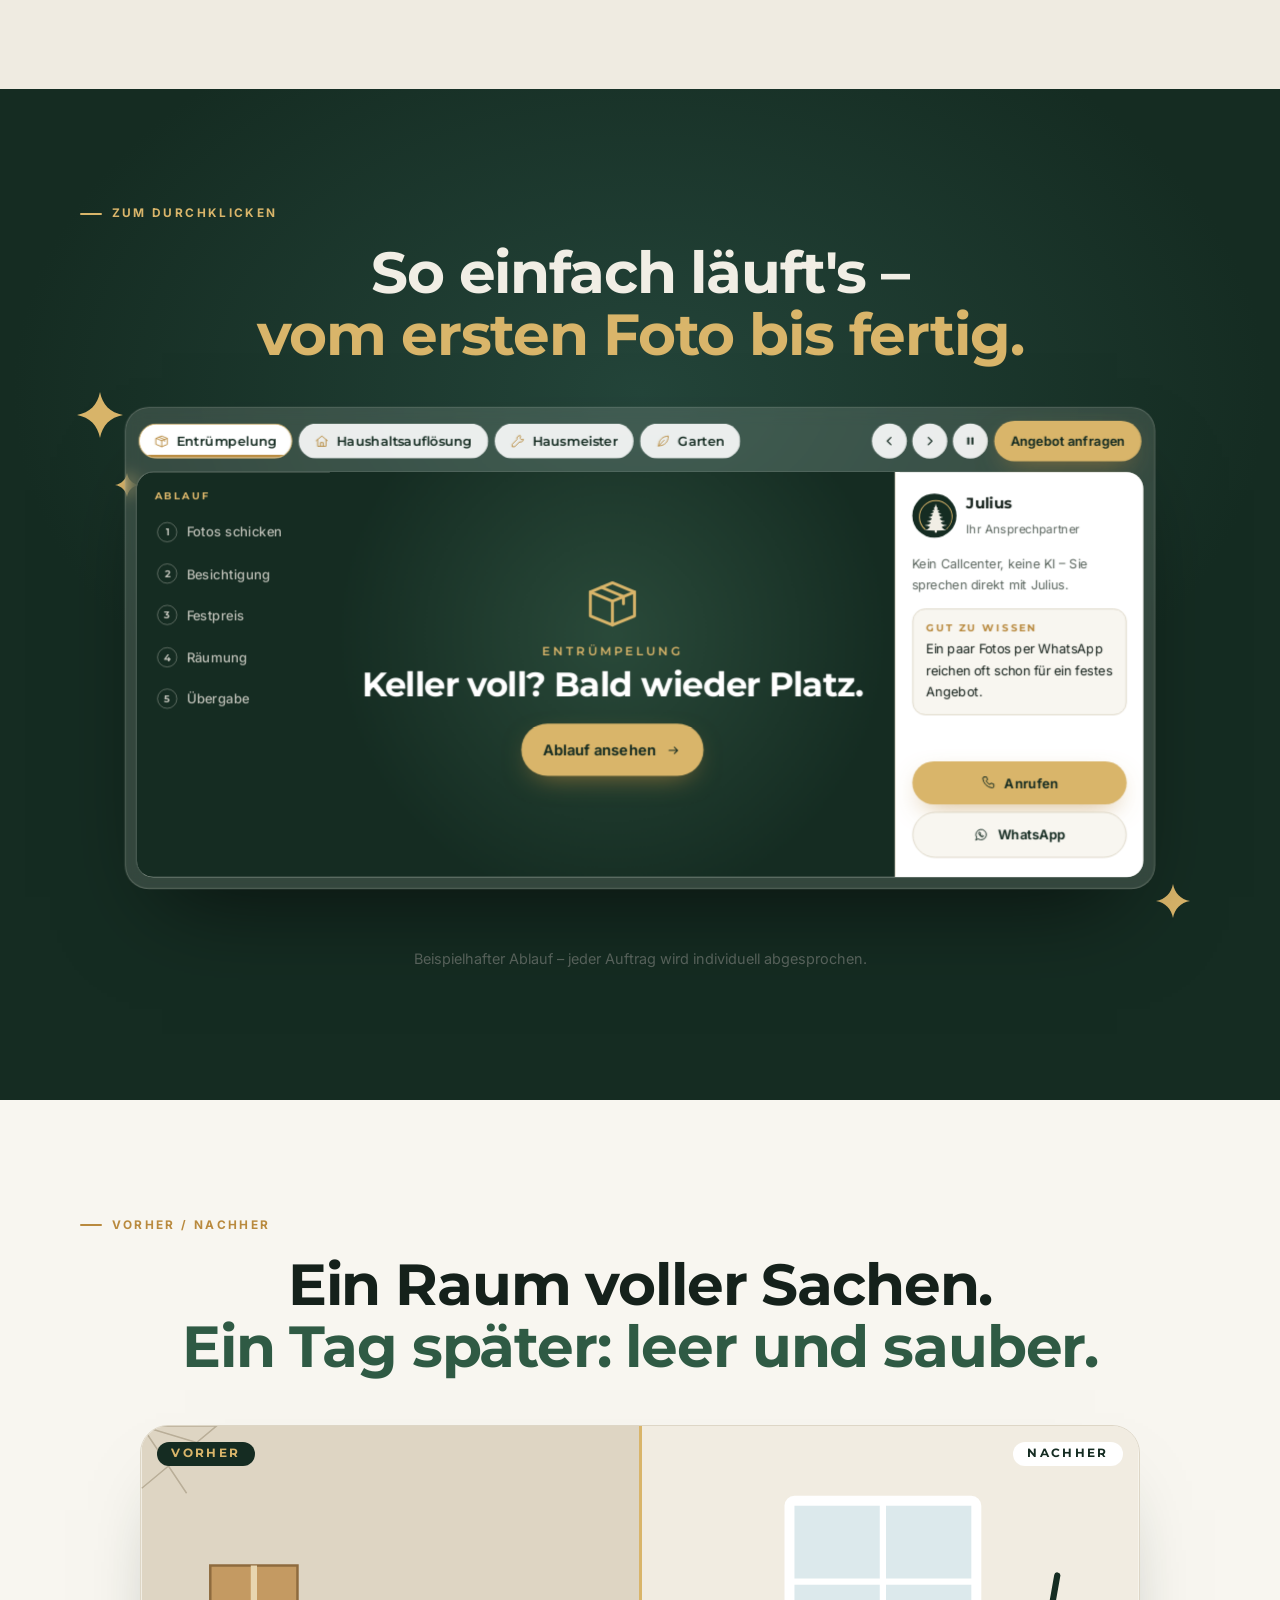
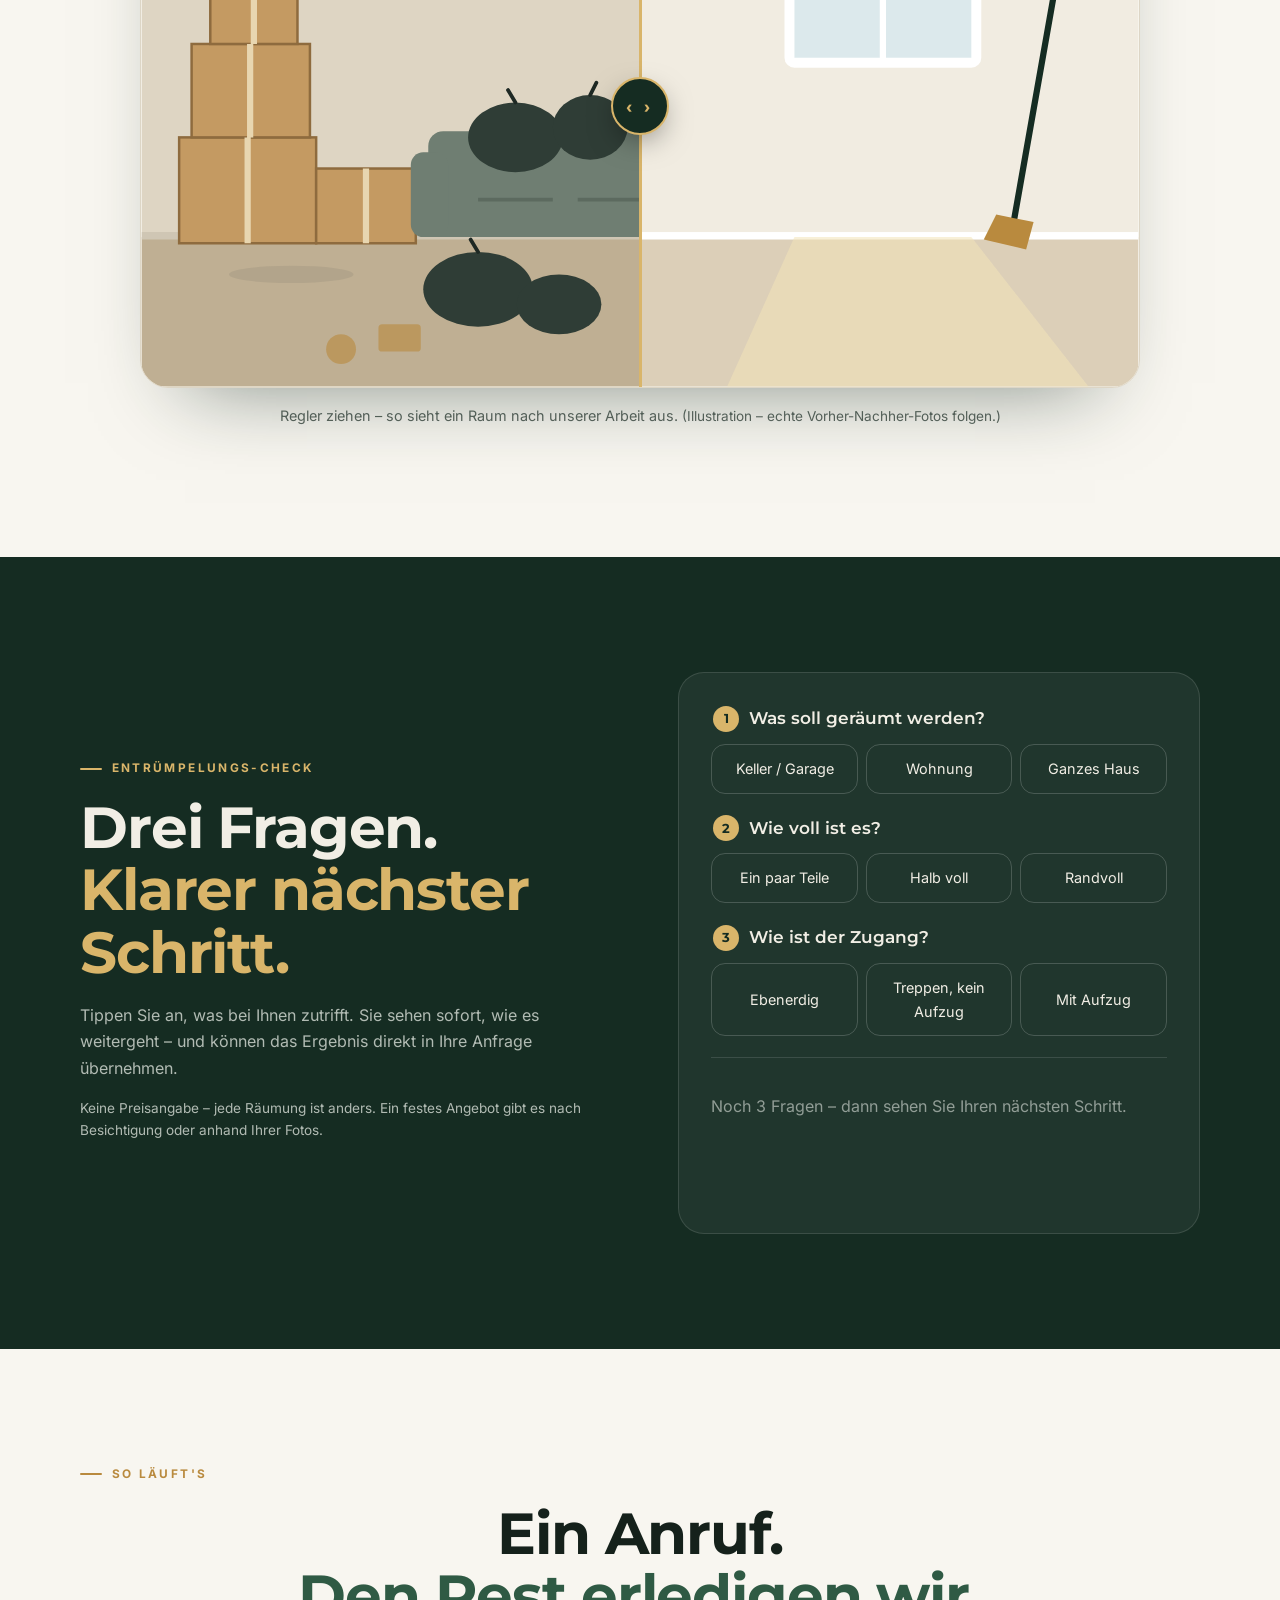
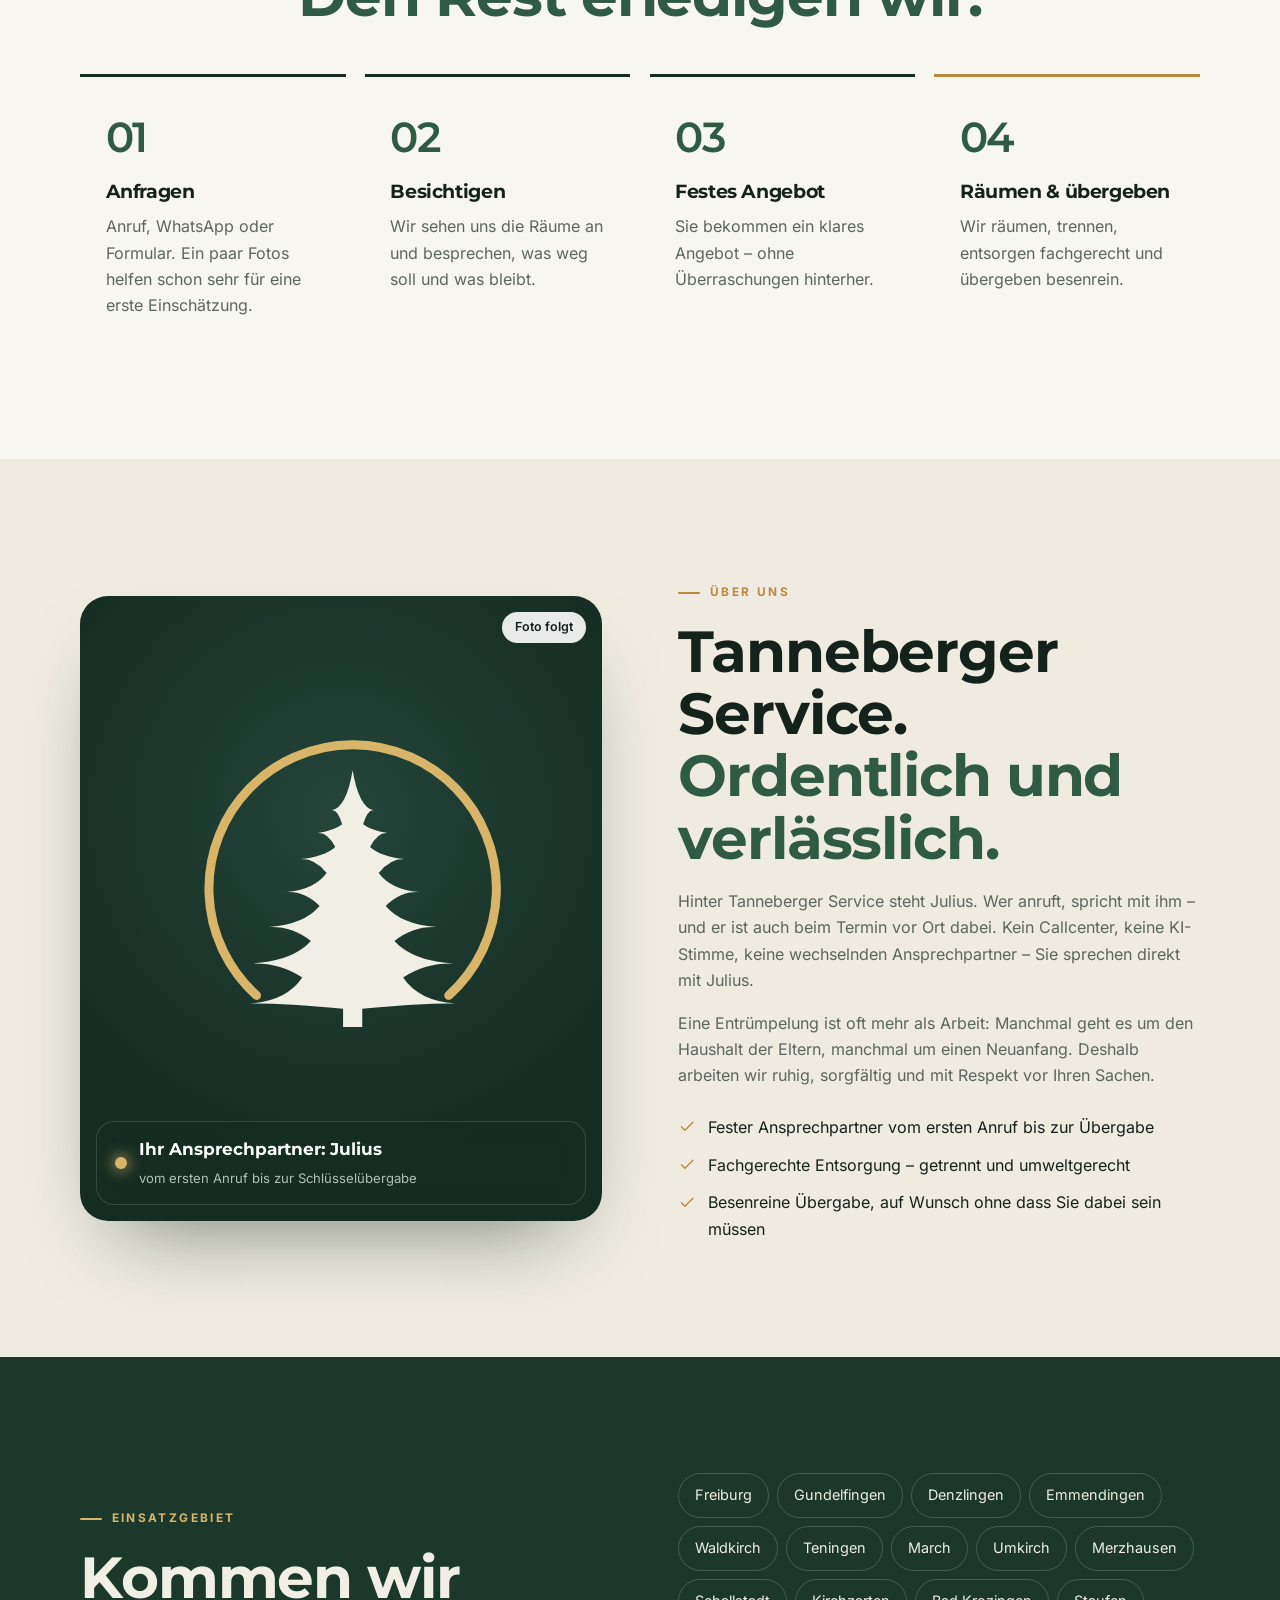
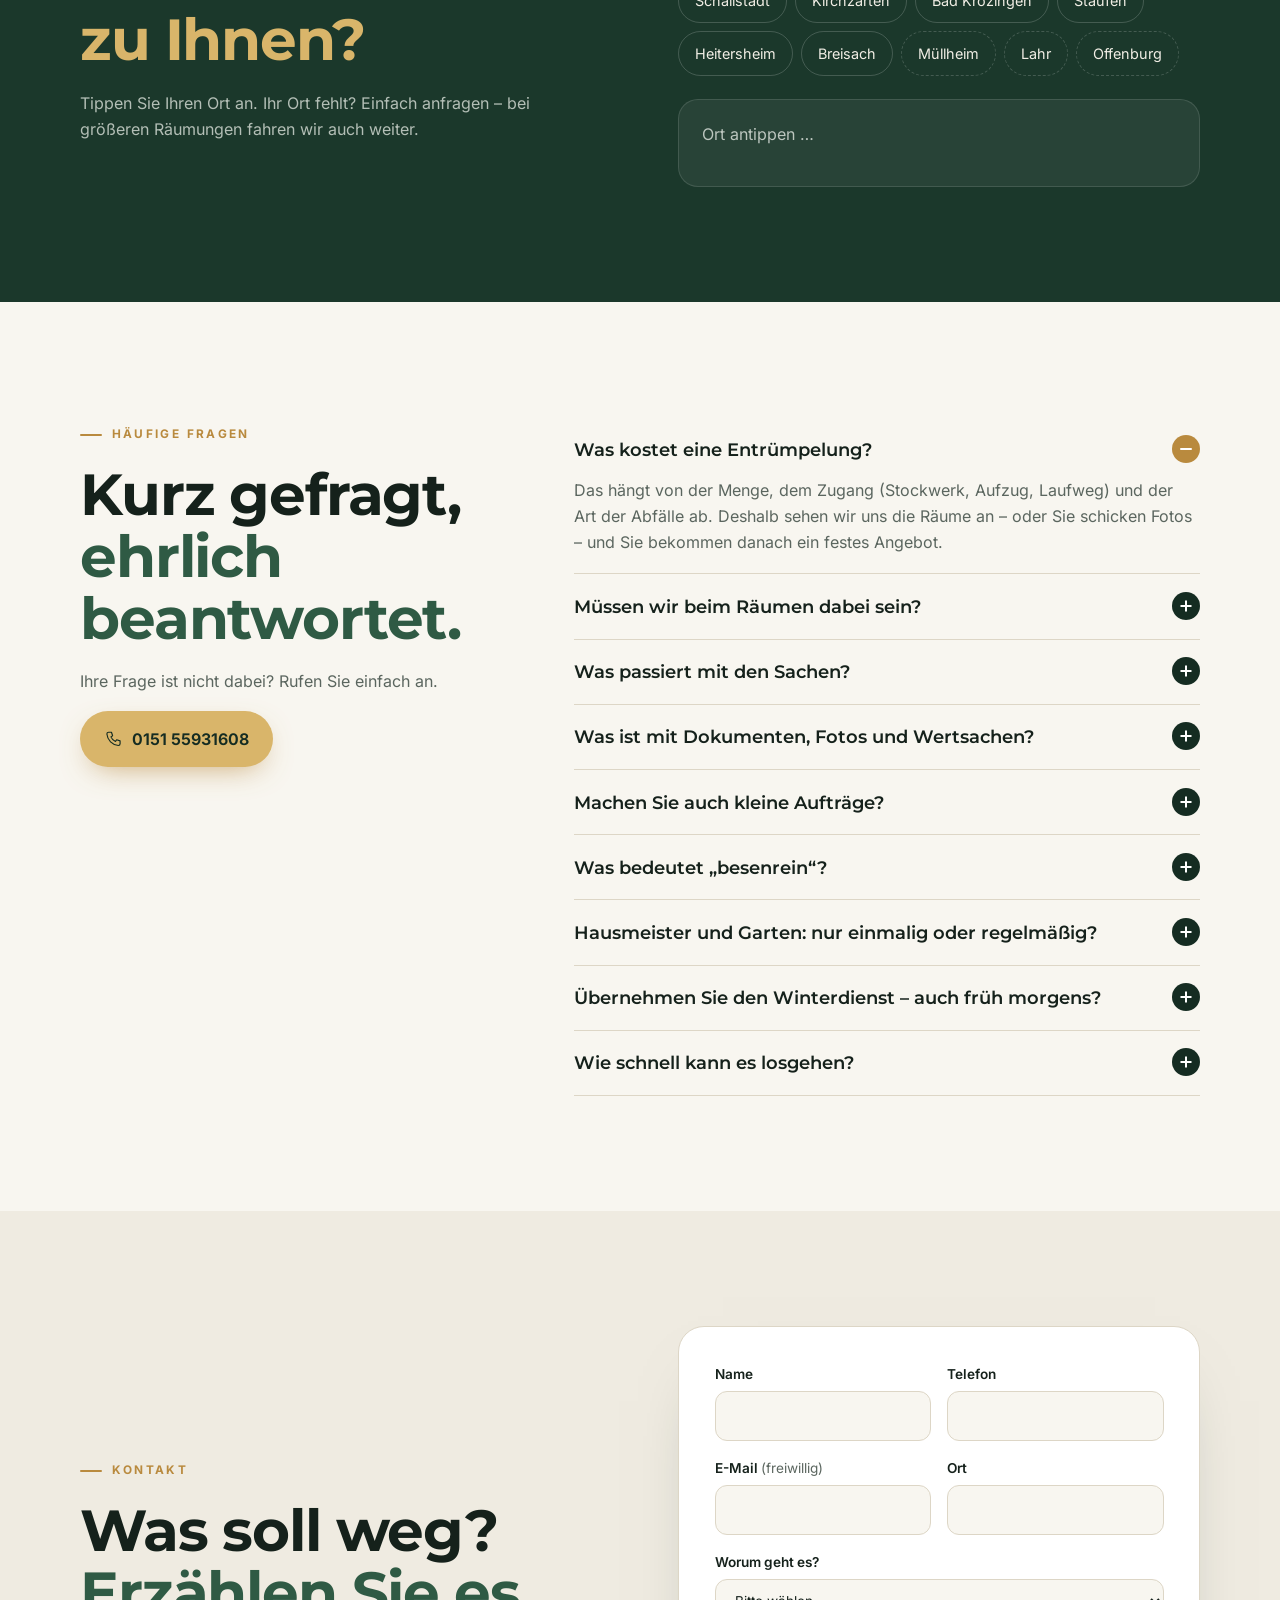
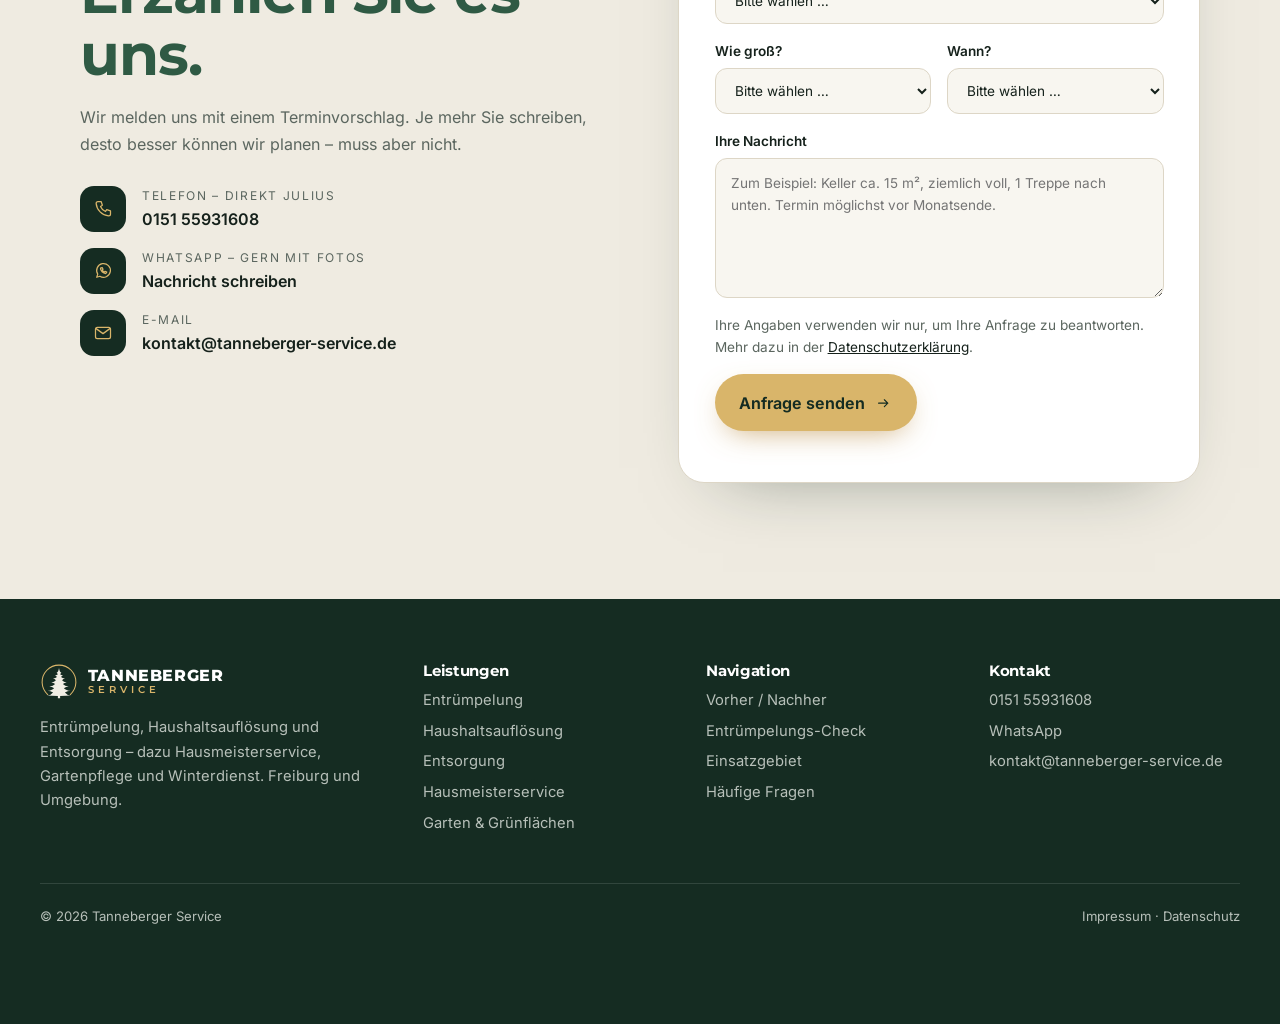
==== commit a20def64: "Demo-Fenster nach Salesforce-Vorbild: 4 Geschäftsfelder, Auto-Durchlauf, Schritte, Julius-Seitenteil" ====
--- a/index.html
+++ b/index.html
@@ -47,7 +47,7 @@
       <a href="#leistungen" data-spy="leistungen">Leistungen</a>
       <a href="#leistungen" data-bereich="3">Hausmeister</a>
       <a href="#leistungen" data-bereich="4">Garten</a>
-      <a href="#vorher" data-spy="vorher">Vorher / Nachher</a>
+      <a href="#demo" data-spy="demo">So läuft's</a>
       <a href="#check" data-spy="check">Entrümpelungs-Check</a>
             <a href="#fragen" data-spy="fragen">Fragen</a>
     </nav>
@@ -125,6 +125,34 @@
         <h2 class="gross-titel mittig enthuellen">Wir räumen, Sie atmen auf.<br /><em>Und kümmern uns um den Rest.</em></h2>
         <div class="bereich-reiter enthuellen" role="tablist" aria-label="Bereiche" data-reiter></div>
         <div class="leistung-raster" data-leistungen></div>
+      </div>
+    </section>
+
+    <!-- 3b DEMO-FENSTER (Muster: Salesforce-Demo-Karussell) -->
+    <section class="dunkel demo-sektion" id="demo">
+      <svg class="stern s1" viewBox="0 0 40 40" aria-hidden="true"><path d="M20 0c2 11 9 18 20 20-11 2-18 9-20 20-2-11-9-18-20-20C11 18 18 11 20 0z"/></svg>
+      <svg class="stern s2" viewBox="0 0 40 40" aria-hidden="true"><path d="M20 0c2 11 9 18 20 20-11 2-18 9-20 20-2-11-9-18-20-20C11 18 18 11 20 0z"/></svg>
+      <svg class="stern s3" viewBox="0 0 40 40" aria-hidden="true"><path d="M20 0c2 11 9 18 20 20-11 2-18 9-20 20-2-11-9-18-20-20C11 18 18 11 20 0z"/></svg>
+      <div class="rahmen">
+        <p class="vorzeile mittig enthuellen">Zum Durchklicken</p>
+        <h2 class="gross-titel mittig enthuellen">So einfach läuft's –<br /><em>vom ersten Foto bis fertig.</em></h2>
+        <div class="demo" data-demo>
+          <div class="demo-leiste">
+            <div class="demo-reiter" role="tablist" aria-label="Geschäftsfelder" data-demo-reiter></div>
+            <div class="demo-steuer">
+              <button type="button" class="rund" data-demo-zurueck aria-label="Zurück"><svg class="icon" fill="none" stroke="currentColor" stroke-width="2.4" stroke-linecap="round" stroke-linejoin="round" viewBox="0 0 32 32"><path d="M19 9l-7 7 7 7"/></svg></button>
+              <button type="button" class="rund" data-demo-vor aria-label="Weiter"><svg class="icon" fill="none" stroke="currentColor" stroke-width="2.4" stroke-linecap="round" stroke-linejoin="round" viewBox="0 0 32 32"><path d="M13 9l7 7-7 7"/></svg></button>
+              <button type="button" class="rund" data-demo-pause aria-label="Anhalten"><svg class="icon" fill="currentColor" viewBox="0 0 32 32" data-symbol-pause><rect x="10" y="9" width="4" height="14" rx="1"/><rect x="18" y="9" width="4" height="14" rx="1"/></svg><svg class="icon" fill="currentColor" viewBox="0 0 32 32" data-symbol-play hidden><path d="M11 8l13 8-13 8z"/></svg></button>
+              <a class="knopf gold klein-knopf" href="#kontakt">Angebot anfragen</a>
+            </div>
+          </div>
+          <div class="demo-koerper">
+            <aside class="demo-links"><p class="demo-klein">Ablauf</p><ol data-demo-schritte></ol></aside>
+            <div class="demo-mitte" data-demo-mitte aria-live="polite"></div>
+            <aside class="demo-rechts" data-demo-rechts></aside>
+          </div>
+        </div>
+        <p class="vn-hinweis hell-leise">Beispielhafter Ablauf – jeder Auftrag wird individuell abgesprochen.</p>
       </div>
     </section>
 
@@ -596,6 +624,264 @@
       "Entsorgung",
       "Besenrein übergeben",
       "Fester Ansprechpartner"
+    ],
+    "demo": [
+      {
+        "name": "Entrümpelung",
+        "icon": "i-karton",
+        "intro": "Keller voll? Bald wieder Platz.",
+        "tipp": "Ein paar Fotos per WhatsApp reichen oft schon für ein festes Angebot.",
+        "schritte": [
+          {
+            "titel": "Fotos schicken",
+            "typ": "chat",
+            "nachrichten": [
+              {
+                "von": "kunde",
+                "text": "Hallo, unser Keller ist ca. 15 m² und ziemlich voll. Fotos anbei.",
+                "fotos": 3
+              },
+              {
+                "von": "julius",
+                "text": "Danke für die Fotos! Passt Donnerstag 10 Uhr für eine kurze Besichtigung?"
+              },
+              {
+                "von": "kunde",
+                "text": "Passt, bis Donnerstag!"
+              }
+            ]
+          },
+          {
+            "titel": "Besichtigung",
+            "typ": "termin",
+            "tag": "DO",
+            "zeit": "10:00",
+            "zeilen": [
+              "Besichtigung bei Ihnen vor Ort",
+              "Kostenlos und unverbindlich",
+              "Ca. 15 Minuten"
+            ]
+          },
+          {
+            "titel": "Festpreis",
+            "typ": "angebot",
+            "posten": [
+              "Räumung Kellerraum, ca. 15 m²",
+              "Möbel zerlegen und heraustragen",
+              "Abtransport und fachgerechte Entsorgung",
+              "Besenreine Übergabe"
+            ],
+            "fuss": "Festpreis – steht vorher fest"
+          },
+          {
+            "titel": "Räumung",
+            "typ": "liste",
+            "punkte": [
+              "Regale und Möbel zerlegt",
+              "Kartons und Säcke heraus",
+              "Getrennt: Holz, Metall, Elektro, Rest",
+              "Abtransport zur Entsorgung",
+              "Boden gefegt"
+            ]
+          },
+          {
+            "titel": "Übergabe",
+            "typ": "fertig",
+            "text": "Keller leer und besenrein. Auf Wunsch mit Fotos per WhatsApp.",
+            "stempel": "BESEN-<br>REIN ✓"
+          }
+        ]
+      },
+      {
+        "name": "Haushaltsauflösung",
+        "icon": "i-haus",
+        "intro": "Ein ganzer Haushalt. Ein Ansprechpartner.",
+        "tipp": "Persönliche Unterlagen, Fotos und Wertsachen legen wir beim Räumen beiseite.",
+        "schritte": [
+          {
+            "titel": "Erstes Gespräch",
+            "typ": "chat",
+            "nachrichten": [
+              {
+                "von": "kunde",
+                "text": "Wir müssen die Wohnung meiner Mutter auflösen, 3 Zimmer, 2. Stock ohne Aufzug."
+              },
+              {
+                "von": "julius",
+                "text": "Das tut mir leid. Ich nehme Ihnen das gern ab – wann darf ich mir die Wohnung ansehen?"
+              }
+            ]
+          },
+          {
+            "titel": "Besichtigung",
+            "typ": "termin",
+            "tag": "MO",
+            "zeit": "16:30",
+            "zeilen": [
+              "Gemeinsamer Rundgang",
+              "Was bleibt, was kommt weg?",
+              "Schlüsselübergabe besprechen"
+            ]
+          },
+          {
+            "titel": "Festpreis",
+            "typ": "angebot",
+            "posten": [
+              "Auflösung 3-Zimmer-Wohnung",
+              "Treppen ohne Aufzug eingeplant",
+              "Entsorgung aller Gegenstände",
+              "Besenreine Übergabe an den Vermieter"
+            ],
+            "fuss": "Festpreis – steht vorher fest"
+          },
+          {
+            "titel": "Auflösung",
+            "typ": "liste",
+            "punkte": [
+              "Persönliches beiseitegelegt",
+              "Küche und Schränke abgebaut",
+              "Alle Räume geleert",
+              "Fachgerecht entsorgt",
+              "Wohnung gefegt"
+            ]
+          },
+          {
+            "titel": "Schlüssel zurück",
+            "typ": "fertig",
+            "text": "Wohnung besenrein – bereit für die Übergabe an den Vermieter.",
+            "stempel": "BESEN-<br>REIN ✓"
+          }
+        ]
+      },
+      {
+        "name": "Hausmeister",
+        "icon": "i-werkzeug",
+        "intro": "Ihr Haus in festen Händen.",
+        "tipp": "Einmalig oder im festen Turnus – wöchentlich, 14-täglich oder monatlich.",
+        "schritte": [
+          {
+            "titel": "Anfrage",
+            "typ": "chat",
+            "nachrichten": [
+              {
+                "von": "kunde",
+                "text": "Wir suchen einen Hausmeister für ein Mehrfamilienhaus mit 8 Parteien."
+              },
+              {
+                "von": "julius",
+                "text": "Gern! Ich komme vorbei, wir gehen das Haus zusammen durch und legen fest, was regelmäßig anfällt."
+              }
+            ]
+          },
+          {
+            "titel": "Wochenplan",
+            "typ": "plan",
+            "zeilen": [
+              [
+                "Mo",
+                "Mülltonnen raus"
+              ],
+              [
+                "Di",
+                "Mülltonnen rein"
+              ],
+              [
+                "Mi",
+                "Kontrollgang Treppenhaus & Keller"
+              ],
+              [
+                "Fr",
+                "Außenanlage & Eingang"
+              ],
+              [
+                "Winter",
+                "Räumen & Streuen"
+              ]
+            ]
+          },
+          {
+            "titel": "Kontrollgang",
+            "typ": "liste",
+            "punkte": [
+              "Treppenhaus-Beleuchtung geprüft",
+              "Leuchtmittel 2. OG gewechselt",
+              "Kellertüren geschlossen",
+              "Mülltonnenplatz sauber",
+              "Auffälligkeiten an Verwaltung gemeldet"
+            ]
+          },
+          {
+            "titel": "Alles erledigt",
+            "typ": "fertig",
+            "text": "Ihr Haus ist versorgt – und Sie haben einen festen Ansprechpartner vor Ort."
+          }
+        ]
+      },
+      {
+        "name": "Garten",
+        "icon": "i-laub",
+        "intro": "Gepflegt. Das ganze Jahr.",
+        "tipp": "Grünschnitt nehmen wir gleich mit – Sie müssen nichts entsorgen.",
+        "schritte": [
+          {
+            "titel": "Fotos schicken",
+            "typ": "chat",
+            "nachrichten": [
+              {
+                "von": "kunde",
+                "text": "Hecke ca. 25 m lang, Rasen ca. 200 m². Geht das regelmäßig?",
+                "fotos": 2
+              },
+              {
+                "von": "julius",
+                "text": "Klar. Ich schlage Ihnen einen Pflegeplan fürs Jahr vor – Grünschnitt nehme ich gleich mit."
+              }
+            ]
+          },
+          {
+            "titel": "Pflegeplan",
+            "typ": "plan",
+            "zeilen": [
+              [
+                "März",
+                "Beete säubern, Rasen vertikutieren"
+              ],
+              [
+                "Apr–Okt",
+                "Rasen mähen alle 2 Wochen"
+              ],
+              [
+                "Juni",
+                "Hecke in Form schneiden"
+              ],
+              [
+                "Sept",
+                "Zweiter Heckenschnitt"
+              ],
+              [
+                "Nov",
+                "Laub entfernen, Wege frei"
+              ]
+            ]
+          },
+          {
+            "titel": "Pflegetermin",
+            "typ": "liste",
+            "punkte": [
+              "Rasen gemäht, Kanten sauber",
+              "Hecke geschnitten",
+              "Beete von Unkraut befreit",
+              "Wege gekehrt",
+              "Grünschnitt abgefahren"
+            ]
+          },
+          {
+            "titel": "Fertig",
+            "typ": "fertig",
+            "text": "Garten gepflegt, Grünschnitt weg – bis zum nächsten Termin."
+          }
+        ]
+      }
     ]
   }
   </script>
--- a/style.css
+++ b/style.css
@@ -281,3 +281,101 @@
 .recht .stand{color:var(--leise);font-size:.85rem;margin-top:3rem}
 .recht-fuss{background:var(--tanne);color:rgba(238,242,236,.75);padding:1.6rem clamp(1.1rem,4vw,2.5rem);font-size:.85rem;text-align:center}
 .recht-fuss a{color:#fff;text-decoration:none;margin:0 .5rem}
+
+/* Demo-Fenster (Muster: Salesforce-Demo-Karussell) */
+.demo-sektion{overflow:hidden;background:radial-gradient(ellipse 70% 60% at 50% 30%,#24453A,var(--tanne) 70%)}
+.stern{position:absolute;fill:var(--gold-hell);width:46px;height:46px;animation:stern 5s ease-in-out infinite}
+.stern.s1{left:6%;top:30%}.stern.s2{left:9%;top:38%;width:24px;height:24px;animation-delay:-2s}.stern.s3{right:7%;bottom:18%;width:34px;height:34px;animation-delay:-3.5s}
+@keyframes stern{50%{transform:scale(.8) rotate(12deg);opacity:.75}}
+.demo{position:relative;margin:2.6rem auto 0;max-width:1120px;border-radius:26px;padding:12px;background:rgba(241,238,229,.14);border:1px solid rgba(241,238,229,.25);box-shadow:0 50px 100px -40px rgba(0,0,0,.6);backdrop-filter:blur(10px);-webkit-backdrop-filter:blur(10px);transform:scale(var(--demo-s,.92));transform-origin:50% 0;transition:transform .2s linear}
+.demo-leiste{display:flex;align-items:center;justify-content:space-between;gap:.8rem;padding:2px 2px 12px}
+.demo-reiter{display:flex;gap:.45rem;overflow-x:auto;scrollbar-width:none;min-width:0}
+.demo-reiter::-webkit-scrollbar{display:none}
+.demo-reiter button{position:relative;overflow:hidden;flex:none;display:inline-flex;align-items:center;gap:.5rem;padding:.6rem 1rem;border-radius:999px;border:1.5px solid transparent;background:rgba(255,255,255,.9);color:var(--tanne);font:600 .88rem/1 "Montserrat";cursor:pointer}
+.demo-reiter button .icon{color:var(--gold)}
+.demo-reiter button[aria-selected=true]{border-color:var(--gold-hell);background:#fff}
+.demo-reiter button i{position:absolute;left:0;bottom:0;height:3px;width:0;background:var(--gold)}
+.demo-reiter button[aria-selected=true] i{animation:fortschritt var(--dauer,20s) linear forwards}
+.demo.pause .demo-reiter button i{animation-play-state:paused}
+@keyframes fortschritt{to{width:100%}}
+.demo-steuer{display:flex;align-items:center;gap:.4rem;flex:none}
+.rund{display:grid;place-items:center;width:38px;height:38px;border-radius:50%;border:0;background:rgba(255,255,255,.9);color:var(--tanne);cursor:pointer}
+.rund .icon{width:18px;height:18px}
+.rund svg[hidden]{display:none}
+.klein-knopf{padding:.65rem 1.1rem;font-size:.88rem}
+.demo-koerper>*{min-width:0}
+.demo-koerper{display:grid;grid-template-columns:210px minmax(0,1fr) 270px;min-height:440px;border-radius:18px;overflow:hidden;background:var(--grund);color:var(--text)}
+.demo-links{background:var(--tanne);color:var(--hell-text);padding:1.1rem .8rem}
+.demo-klein{font:700 .68rem "Montserrat";letter-spacing:.22em;text-transform:uppercase;color:var(--gold-hell);margin:0 0 .8rem .4rem}
+.demo-links ol{list-style:none;margin:0;padding:0;display:grid;gap:.25rem}
+.demo-links button{width:100%;display:flex;align-items:center;gap:.6rem;text-align:left;padding:.6rem .6rem;border-radius:10px;border:0;background:transparent;color:rgba(241,238,229,.75);font:500 .9rem "Inter";cursor:pointer}
+.demo-links button b{display:grid;place-items:center;width:22px;height:22px;border-radius:50%;border:1.5px solid rgba(241,238,229,.35);font:700 .7rem "Montserrat";flex:none}
+.demo-links button.erledigt b{background:var(--gold-hell);border-color:var(--gold-hell);color:var(--tanne)}
+.demo-links button.aktiv{background:rgba(255,255,255,.1);color:#fff}
+.demo-links button.aktiv b{border-color:var(--gold-hell);color:var(--gold-hell)}
+.demo-mitte{position:relative;padding:1.4rem 1.6rem;min-width:0;background:var(--grund)}
+.demo-mitte h3{font-size:1.25rem;margin:0 0 1rem;display:flex;justify-content:space-between;align-items:center}
+.demo-mitte h3 small{font:600 .72rem "Inter";color:var(--leise);letter-spacing:.06em}
+.demo-rechts{border-left:1px solid var(--linie);background:#fff;padding:1.3rem 1.1rem;display:flex;flex-direction:column;gap:.9rem}
+.demo-rechts .wer{display:flex;align-items:center;gap:.7rem}
+.demo-rechts .wer svg{width:48px;height:48px;border-radius:50%;background:var(--tanne);padding:4px}
+.demo-rechts .wer b{display:block;font-family:"Montserrat"} .demo-rechts .wer small{color:var(--leise);font-size:.8rem}
+.demo-rechts .hinweis{font-size:.86rem;color:var(--leise);margin:0}
+.demo-rechts .tipp{background:var(--grund);border:1px solid var(--linie);border-radius:14px;padding:.8rem .9rem;font-size:.88rem}
+.demo-rechts .tipp b{display:block;font:700 .68rem "Montserrat";letter-spacing:.2em;text-transform:uppercase;color:var(--gold);margin-bottom:.3rem}
+.demo-rechts .knopf{justify-content:center;padding:.75rem 1rem;font-size:.9rem}
+.demo-rechts .knopf.hell{background:var(--grund);color:var(--tanne);border:1px solid var(--linie)}
+.demo-rechts .unten{margin-top:auto;display:grid;gap:.5rem}
+/* Titelkarte */
+.demo-intro{position:absolute;inset:0;display:grid;place-items:center;text-align:center;padding:2rem;color:#fff;background:radial-gradient(circle at 50% 40%,#2A4A3A,var(--tanne) 75%);animation:rein .5s both}
+.demo-intro svg.gross{width:64px;height:64px;color:var(--gold-hell);margin:0 auto .8rem;display:block}
+.demo-intro p{font:600 .8rem "Montserrat";letter-spacing:.24em;text-transform:uppercase;color:var(--gold-hell);margin:0 0 .6rem}
+.demo-intro h3{display:block;font-size:clamp(1.5rem,3vw,2.3rem);color:#fff;margin:0 0 1.4rem}
+/* Bildschirme */
+.chat{display:grid;gap:.6rem;max-width:520px}
+.blase{max-width:80%;padding:.7rem .95rem;border-radius:16px;font-size:.92rem;animation:rein .45s cubic-bezier(.2,.7,.2,1) both;animation-delay:var(--v)}
+.blase.kunde{justify-self:end;background:#DCEFD9;border-bottom-right-radius:4px}
+.blase.julius{background:#fff;border:1px solid var(--linie);border-bottom-left-radius:4px}
+.blase small{display:block;font:700 .7rem "Montserrat";color:var(--gold);margin-bottom:.2rem}
+.fotos{display:flex;gap:.35rem;margin-top:.5rem}
+.fotos span{width:62px;height:62px;border-radius:10px;background:linear-gradient(135deg,#C49A62 0 30%,#6F7E72 30% 60%,#2F3D36 60%)}
+.fotos span:nth-child(2){background:linear-gradient(160deg,#BFAF93 0 40%,#8E6B3E 40% 70%,#DED5C3 70%)}
+.fotos span:nth-child(3){background:linear-gradient(110deg,#6F7E72 0 35%,#C49A62 35% 65%,#3A4741 65%)}
+.termin{display:flex;gap:1.2rem;align-items:center;background:#fff;border:1px solid var(--linie);border-radius:18px;padding:1.2rem;max-width:520px;animation:rein .5s both}
+.termin .tag{flex:none;width:96px;height:96px;border-radius:18px;background:var(--tanne);color:#fff;display:grid;place-items:center;text-align:center;font-family:"Montserrat"}
+.termin .tag b{display:block;font-size:.85rem;color:var(--gold-hell);letter-spacing:.2em} .termin .tag span{font-size:1.5rem;font-weight:700}
+.termin ul,.angebot ul{list-style:none;margin:0;padding:0;display:grid;gap:.45rem}
+.termin li::before{content:"✓ ";color:var(--gold);font-weight:700}
+.angebot{background:#fff;border:1px solid var(--linie);border-radius:14px;padding:1.3rem 1.4rem;max-width:520px;box-shadow:0 20px 40px -30px rgba(21,44,34,.5);animation:rein .5s both}
+.angebot .kopfzeile{display:flex;justify-content:space-between;align-items:center;border-bottom:2px solid var(--tanne);padding-bottom:.6rem;margin-bottom:.8rem;font:700 .8rem "Montserrat";letter-spacing:.18em}
+.angebot .kopfzeile svg{width:30px;height:30px}
+.angebot li{display:flex;justify-content:space-between;gap:1rem;font-size:.9rem;padding-bottom:.45rem;border-bottom:1px dashed var(--linie)}
+.angebot li::after{content:"inkl.";color:var(--leise);font-size:.8rem}
+.angebot .summe{margin-top:.9rem;display:flex;justify-content:space-between;align-items:center;font-weight:700;font-family:"Montserrat"}
+.angebot .summe span{background:var(--gold-hell);color:var(--tanne);padding:.35rem .8rem;border-radius:999px;font-size:.82rem}
+.plan{display:grid;gap:.45rem;max-width:520px}
+.plan div{display:grid;grid-template-columns:88px 1fr;gap:.8rem;align-items:center;background:#fff;border:1px solid var(--linie);border-radius:12px;padding:.65rem .9rem;animation:rein .45s both;animation-delay:var(--v)}
+.plan b{font:700 .8rem "Montserrat";color:var(--gold)}
+.liste{list-style:none;margin:0;padding:0;display:grid;gap:.5rem;max-width:520px}
+.liste li{display:flex;align-items:center;gap:.7rem;background:#fff;border:1px solid var(--linie);border-radius:12px;padding:.65rem .9rem;font-size:.92rem}
+.liste li i{flex:none;width:22px;height:22px;border-radius:50%;border:1.5px solid var(--linie);display:grid;place-items:center;font-style:normal;font-size:.75rem;color:var(--tanne);animation:haken .3s both;animation-delay:var(--v)}
+@keyframes haken{to{background:var(--gold-hell);border-color:var(--gold-hell)}}
+.liste li i::after{content:"✓";opacity:0;animation:einblenden .2s both;animation-delay:var(--v)}
+@keyframes einblenden{to{opacity:1}}
+.fertig{display:grid;place-items:center;align-content:center;text-align:center;min-height:330px;animation:rein .5s both}
+.fertig .stempel{width:110px;height:110px;border-radius:50%;border:3px solid var(--gold);display:grid;place-items:center;color:var(--gold);font:800 .8rem/1.2 "Montserrat";letter-spacing:.12em;transform:rotate(-8deg);margin-bottom:1rem;animation:stempel .6s cubic-bezier(.2,1.6,.4,1) both .15s}
+@keyframes stempel{from{transform:scale(1.8) rotate(-8deg);opacity:0}}
+.fertig p{max-width:24rem;color:var(--leise)}
+@media (max-width:1000px){.demo-koerper{grid-template-columns:180px minmax(0,1fr)}.demo-rechts{display:none}}
+@media (max-width:720px){
+  .demo{padding:8px;border-radius:20px}
+  .demo-leiste{flex-direction:column;align-items:stretch}
+  .demo-steuer{justify-content:flex-end}.demo-steuer .knopf{display:none}
+  .demo-koerper{grid-template-columns:minmax(0,1fr);min-height:0}
+  .demo-intro h3{font-size:1.4rem}
+  .demo-links{padding:.7rem}.demo-klein{display:none}
+  .demo-links ol{display:flex;overflow-x:auto;gap:.3rem;scrollbar-width:none}
+  .demo-links button{white-space:nowrap;font-size:.82rem}
+  .demo-mitte{min-height:400px;padding:1.1rem}
+  .stern{display:none}
+}
